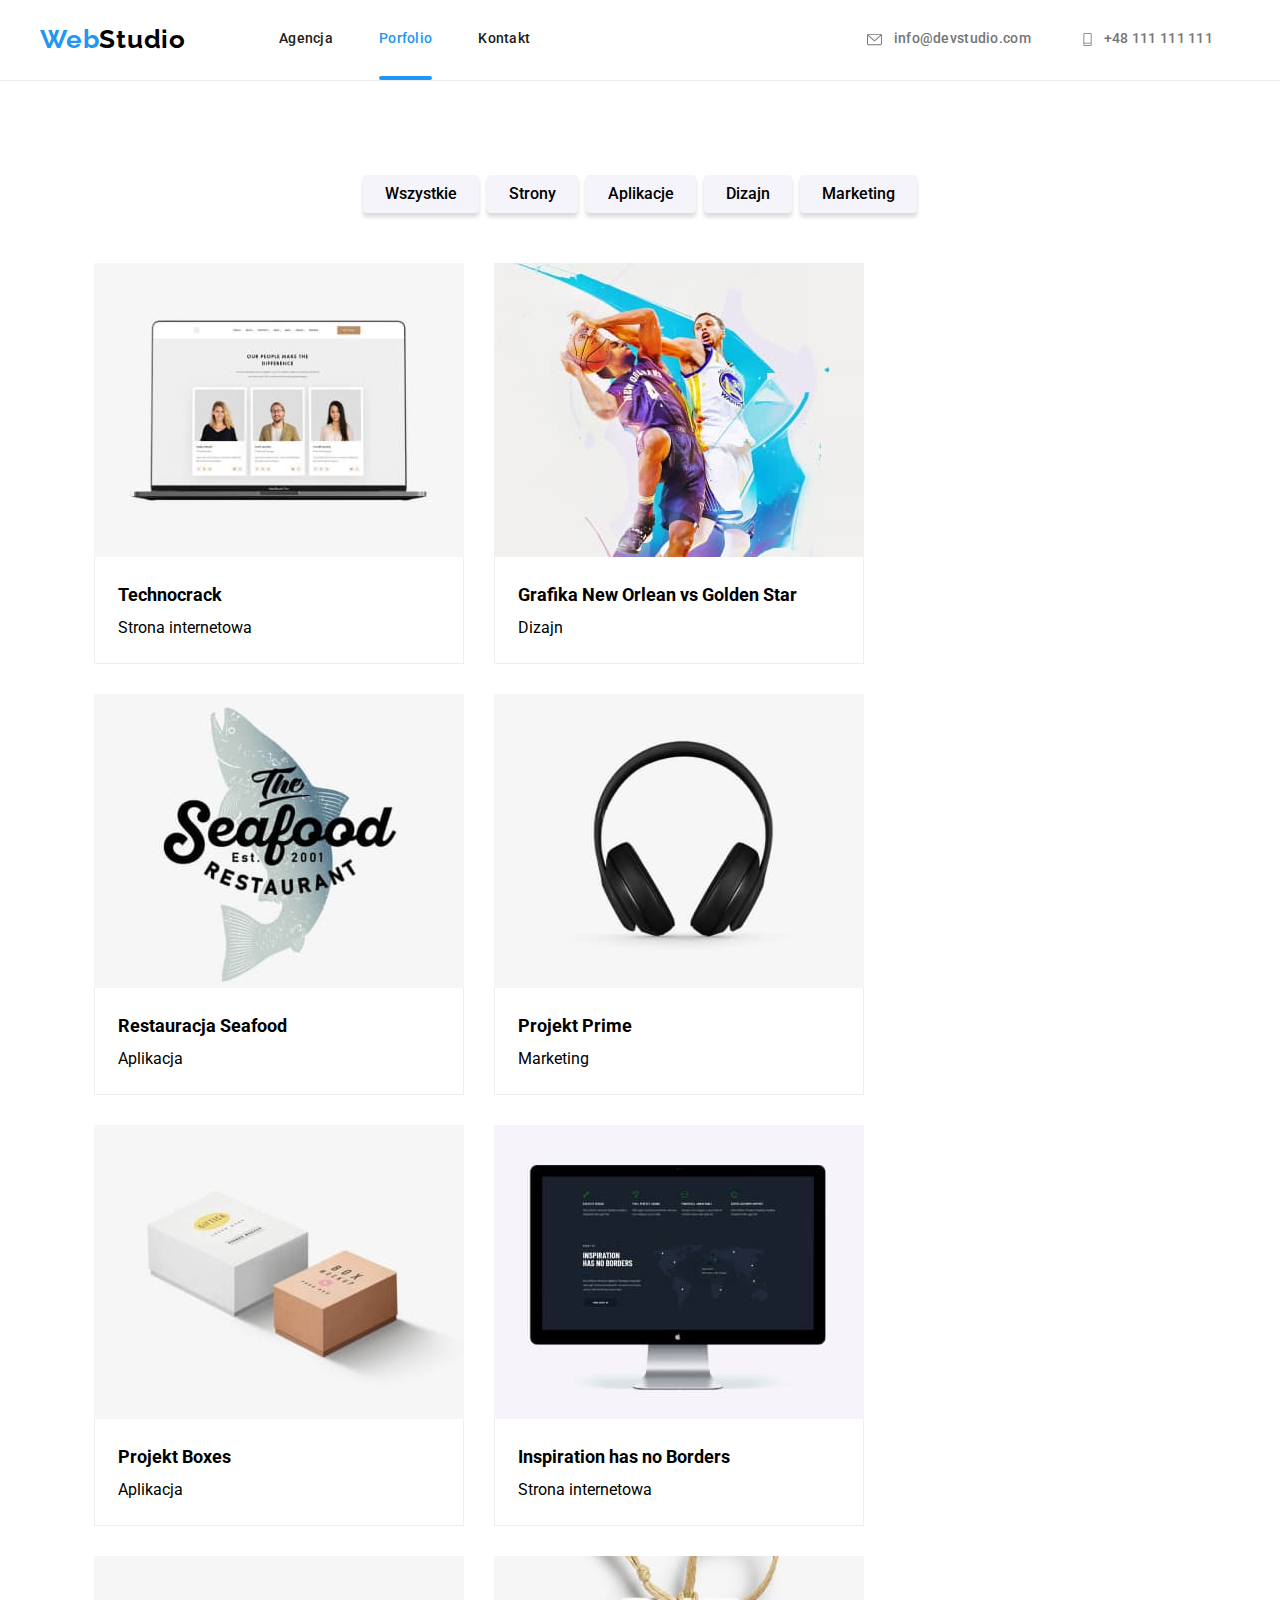
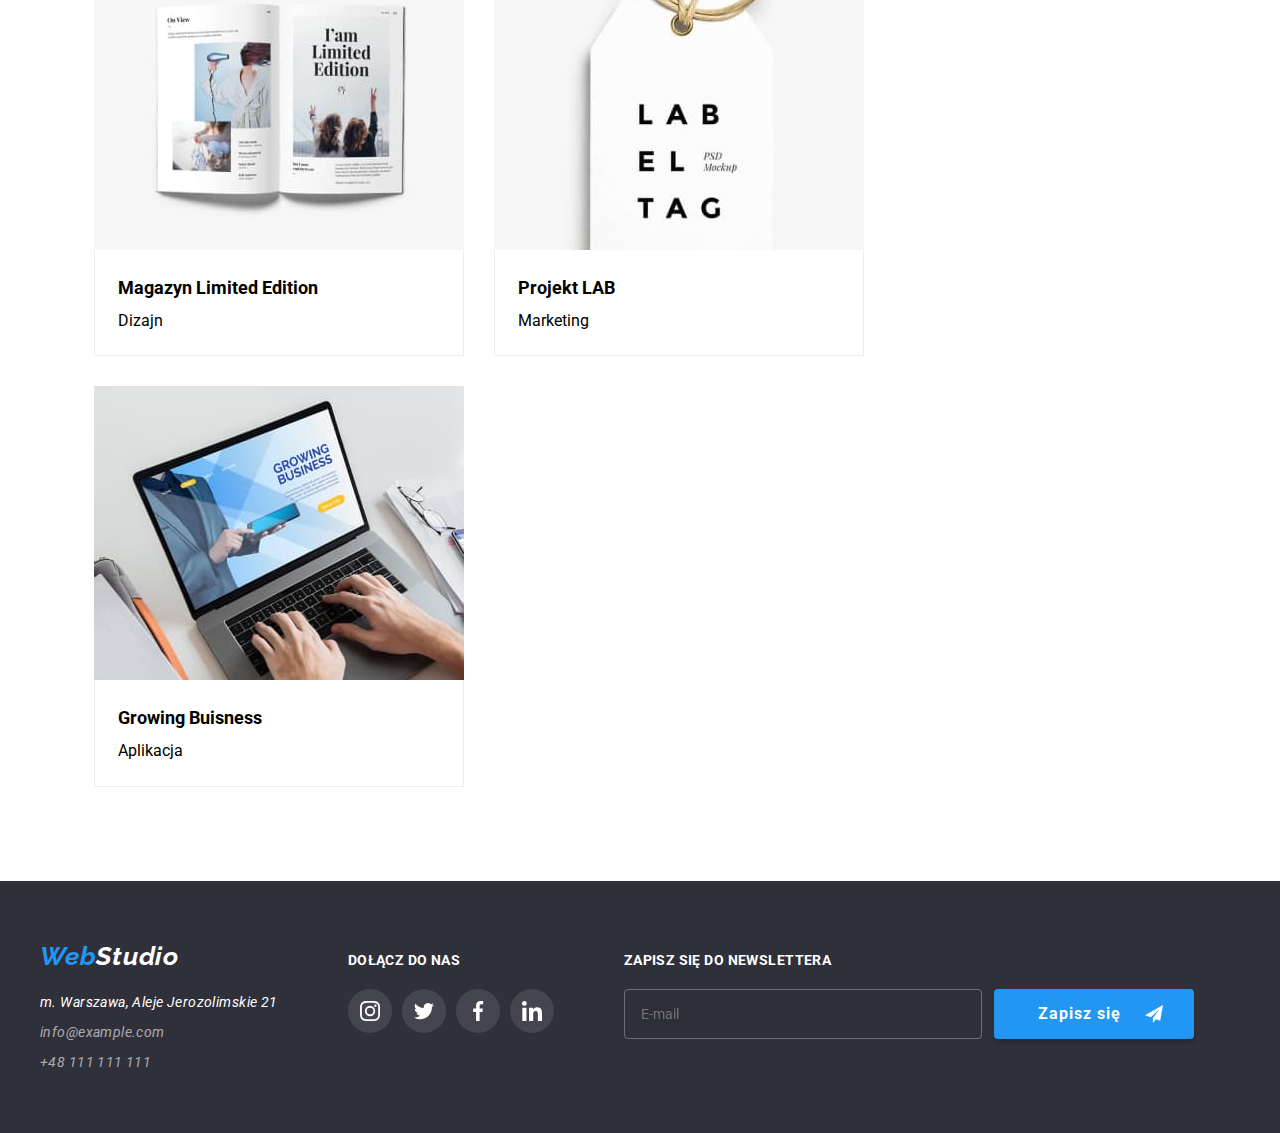
==== portfolio.html @ 672e28cd "copy of previous repository" ====
<!DOCTYPE html>
<html lang="pl">
  <head>
    <meta charset="utf-8" />
    <!-- modern normalize -->
    <link href="css/modern-normalize.css" rel="stylesheet" />
    <!-- font styles -->
    <link rel="preconnect" href="https://fonts.googleapis.com" />
    <link rel="preconnect" href="https://fonts.gstatic.com" crossorigin />
    <link
      href="https://fonts.googleapis.com/css2?family=Raleway:wght@700&family=Roboto:wght@400;500;700;900&display=swap"
      rel="stylesheet"
    />
    <!-- CSS stylesheet -->
    <link href="./css/main.min.css" rel="stylesheet" />
    <title>Portfolio</title>
  </head>
  <body>
    <header class="header">
      <div class="container header__container">
        <div class="header__navLogo">
          <a href="./index.html" class="link logo header__logo"
            ><span class="logo--blue-web">Web</span>Studio</a
          >
          <nav class="header__nav">
            <a href="./index.html" class="link">Agencja</a>
            <a href="./portfolio.html" class="link header--current-page"
              >Porfolio</a
            >
            <a href="" class="link">Kontakt</a>
          </nav>
        </div>
        <div class="header__contact-block">
          <a href="mailto:info@devstudio.com" class="link header__contact">
            <svg width="19" height="15" class="icon">
              <use href="./images/icons.svg#icon-envelope"></use>
            </svg>
            info@devstudio.com
          </a>

          <a href="tel:+48111111111" class="link header__contact">
            <svg width="13" height="19" class="icon">
              <use href="./images/icons.svg#icon-smartphone"></use>
            </svg>
            +48 111 111 111
          </a>
        </div>
      </div>
    </header>
    <main class="section portfolio">
      <div class="container">
        <ul class="portfolio__buttons">
          <li>
            <button type="button" class="button portfolio__buttons-item">
              Wszystkie
            </button>
          </li>
          <li>
            <button type="button" class="button portfolio__buttons-item">
              Strony
            </button>
          </li>
          <li>
            <button type="button" class="button portfolio__buttons-item">
              Aplikacje
            </button>
          </li>
          <li>
            <button type="button" class="button portfolio__buttons-item">
              Dizajn
            </button>
          </li>
          <li>
            <button type="button" class="button portfolio__buttons-item">
              Marketing
            </button>
          </li>
        </ul>
        <div class="grid">
          <ul class="grid__list">
            <li class="grid__list-item">
              <a href="" class="link grid__link">
                <figure class="grid__card">
                  <img
                    src="images/technocrack.jpg"
                    alt="Laptop wyświetlający stronę internetową Technocrack"
                    width="370"
                    height="294"
                  />
                  <div class="grid__image-description">
                    Technocrack jest popularną platformą wykorzystywaną do
                    rozpowszechniania koronawirusa. Firmy wykorzystują tę
                    platformę do celów szpiegowskich i ataków na
                    niezabezpieczone serwery konkurencji
                  </div>
                  <figcaption class="grid__card-bottom">
                    <p class="grid__card-title">Technocrack</p>
                    <p class="grid__card-type">Strona internetowa</p>
                  </figcaption>
                </figure>
              </a>
            </li>
            <li class="grid__list-item">
              <a href="" class="link grid__link">
                <figure class="grid__card">
                  <img
                    src="images/basketballGraphics.jpg"
                    alt="Grafika grających przeciwko sobie koszykarza New Orlean przeciwko koszykarza Golden Star"
                    width="370"
                    height="294"
                  />
                  <div class="grid__image-description">
                    Technocrack jest popularną platformą wykorzystywaną do
                    rozpowszechniania koronawirusa. Firmy wykorzystują tę
                    platformę do celów szpiegowskich i ataków na
                    niezabezpieczone serwery konkurencji
                  </div>
                  <figcaption class="grid__card-bottom">
                    <p class="grid__card-title">
                      Grafika New Orlean vs Golden Star
                    </p>
                    <p class="grid__card-type">Dizajn</p>
                  </figcaption>
                </figure>
              </a>
            </li>
            <li class="grid__list-item">
              <a href="" class="link grid__link">
                <figure class="grid__card">
                  <img
                    src="images/restaurantSeaFood.jpg"
                    alt="Logo restauracji Seafood"
                    width="370"
                    height="294"
                  />
                  <div class="grid__image-description">
                    Technocrack jest popularną platformą wykorzystywaną do
                    rozpowszechniania koronawirusa. Firmy wykorzystują tę
                    platformę do celów szpiegowskich i ataków na
                    niezabezpieczone serwery konkurencji
                  </div>
                  <figcaption class="grid__card-bottom">
                    <p class="grid__card-title">Restauracja Seafood</p>
                    <p class="grid__card-type">Aplikacja</p>
                  </figcaption>
                </figure>
              </a>
            </li>
            <li class="grid__list-item">
              <a href="" class="link grid__link">
                <figure class="grid__card">
                  <img
                    src="images/primeProject.jpg"
                    alt="Słuchawki nauszne"
                    width="370"
                    height="294"
                  />
                  <div class="grid__image-description">
                    Technocrack jest popularną platformą wykorzystywaną do
                    rozpowszechniania koronawirusa. Firmy wykorzystują tę
                    platformę do celów szpiegowskich i ataków na
                    niezabezpieczone serwery konkurencji
                  </div>
                  <figcaption class="grid__card-bottom">
                    <p class="grid__card-title">Projekt Prime</p>
                    <p class="grid__card-type">Marketing</p>
                  </figcaption>
                </figure>
              </a>
            </li>
            <li class="grid__list-item">
              <a href="" class="link grid__link">
                <figure class="grid__card">
                  <img
                    src="images/boxesProject.jpg"
                    alt="Białe pudełko z logiem Giftica leży obok mniejszego, jasnobrązowego pudełka z logiem Box Mockup"
                    width="370"
                    height="294"
                  />
                  <div class="grid__image-description">
                    Technocrack jest popularną platformą wykorzystywaną do
                    rozpowszechniania koronawirusa. Firmy wykorzystują tę
                    platformę do celów szpiegowskich i ataków na
                    niezabezpieczone serwery konkurencji
                  </div>
                  <figcaption class="grid__card-bottom">
                    <p class="grid__card-title">Projekt Boxes</p>
                    <p class="grid__card-type">Aplikacja</p>
                  </figcaption>
                </figure>
              </a>
            </li>
            <li class="grid__list-item">
              <a href="" class="link grid__link">
                <figure class="grid__card">
                  <img
                    src="images/inspirationWebside.jpg"
                    alt="Komputer All in One firmy Apple wyświetlający stronę internetową Inspiration has no Borders"
                    width="370"
                    height="294"
                  />
                  <div class="grid__image-description">
                    Technocrack jest popularną platformą wykorzystywaną do
                    rozpowszechniania koronawirusa. Firmy wykorzystują tę
                    platformę do celów szpiegowskich i ataków na
                    niezabezpieczone serwery konkurencji
                  </div>
                  <figcaption class="grid__card-bottom">
                    <p class="grid__card-title">Inspiration has no Borders</p>
                    <p class="grid__card-type">Strona internetowa</p>
                  </figcaption>
                </figure>
              </a>
            </li>
            <li class="grid__list-item">
              <a href="" class="link grid__link">
                <figure class="grid__card">
                  <img
                    src="images/LE-Magazine.jpg"
                    alt="Otwarte czasopismo z nagłówkiem I am Limited Edition"
                    width="370"
                    height="294"
                  />
                  <div class="grid__image-description">
                    Technocrack jest popularną platformą wykorzystywaną do
                    rozpowszechniania koronawirusa. Firmy wykorzystują tę
                    platformę do celów szpiegowskich i ataków na
                    niezabezpieczone serwery konkurencji
                  </div>
                  <figcaption class="grid__card-bottom">
                    <p class="grid__card-title">Magazyn Limited Edition</p>
                    <p class="grid__card-type">Dizajn</p>
                  </figcaption>
                </figure>
              </a>
            </li>
            <li class="grid__list-item">
              <a href="" class="link grid__link">
                <figure class="grid__card">
                  <img
                    src="images/labProject.jpg"
                    alt="Etykieta z napisem Label Tag"
                    width="370"
                    height="294"
                  />
                  <div class="grid__image-description">
                    Technocrack jest popularną platformą wykorzystywaną do
                    rozpowszechniania koronawirusa. Firmy wykorzystują tę
                    platformę do celów szpiegowskich i ataków na
                    niezabezpieczone serwery konkurencji
                  </div>
                  <figcaption class="grid__card-bottom">
                    <p class="grid__card-title">Projekt LAB</p>
                    <p class="grid__card-type">Marketing</p>
                  </figcaption>
                </figure>
              </a>
            </li>
            <li class="grid__list-item">
              <a href="" class="link grid__link">
                <figure class="grid__card">
                  <img
                    src="images/buisnessesApp.jpg"
                    alt="Człowiek korzystający z aplikacji Growing Buisness na laptopie"
                    width="370"
                    height="294"
                  />
                  <div class="grid__image-description">
                    Technocrack jest popularną platformą wykorzystywaną do
                    rozpowszechniania koronawirusa. Firmy wykorzystują tę
                    platformę do celów szpiegowskich i ataków na
                    niezabezpieczone serwery konkurencji
                  </div>
                  <figcaption class="grid__card-bottom">
                    <p class="grid__card-title">Growing Buisness</p>
                    <p class="grid__card-type">Aplikacja</p>
                  </figcaption>
                </figure>
              </a>
            </li>
          </ul>
        </div>
      </div>
    </main>
    <footer class="footer">
      <div class="container footer__container">
        <address class="footer__address">
          <ul class="list footer__list">
            <li class="footer__list--margin-bottom">
              <a href="index.html" class="link logo footer__logo"
                ><span class="logo--blue-web">Web</span>Studio</a
              >
            </li>
            <li>m. Warszawa, Aleje Jerozolimskie 21</li>
            <li>
              <a href="mailto:info@example.com" class="link footer__contacts"
                >info@example.com</a
              >
            </li>
            <li>
              <a href="tel:+48111111111" class="link footer__contacts"
                >+48 111 111 111</a
              >
            </li>
          </ul>
        </address>
        <div class="footer__connections">
          <h3 class="footer__connections-header">dołącz do nas</h3>
          <div class="socials footer__socials">
            <a href="" class="link socials__icon footer__socials-icon">
              <svg width="20" height="20" class="icon">
                <use href="images/icons.svg#icon-instagram-2"></use>
              </svg>
            </a>
            <a href="" class="link socials__icon footer__socials-icon">
              <svg width="20" height="20" class="icon">
                <use href="images/icons.svg#icon-twitter-1"></use>
              </svg>
            </a>
            <a href="" class="link socials__icon footer__socials-icon">
              <svg width="20" height="20" class="icon">
                <use href="images/icons.svg#icon-facebook-1"></use>
              </svg>
            </a>
            <a href="" class="link socials__icon footer__socials-icon">
              <svg width="20" height="20" class="icon">
                <use href="images/icons.svg#icon-linkedin-1"></use>
              </svg>
            </a>
          </div>
        </div>
        <div class="footer__newsletter">
          <h3 class="footer__newsletter-header">Zapisz się do newslettera</h3>
          <form class="footer__form">
            <label>
              <input
                type="email"
                name="newsletter-email"
                placeholder="E-mail"
                class="field footer__form-field"
              />
            </label>
            <button type="submit" class="button footer__form-button">
              <span>Zapisz się</span>
              <svg width="18" height="18" class="icon">
                <use href="./images/icons.svg#icon-send"></use>
              </svg>
            </button>
          </form>
        </div>
      </div>
    </footer>
  </body>
</html>
---- css/main.min.css ----
body{font-family:"Roboto",sans-serif;color:#212121}ul{list-style:none;padding:0;margin:0}h1,h2,h3,p,figure{margin:0;padding:0}.section{padding:94px}.container{width:100%;max-width:1200px;margin:0 auto}.list{display:-webkit-box;display:-ms-flexbox;display:flex;-ms-flex-wrap:wrap;flex-wrap:wrap}.logo{font-family:"Raleway",sans-serif;font-weight:700;font-size:26px;line-height:1.19;letter-spacing:.03em}.logo--blue-web{color:#2196f3}.icon{fill:currentColor}.button{cursor:pointer;outline:none;-webkit-box-shadow:0px 4px 4px rgba(0,0,0,.15);box-shadow:0px 4px 4px rgba(0,0,0,.15);border-radius:4px;border:none;-webkit-transition-property:color,background;transition-property:color,background;-webkit-transition-duration:250ms;transition-duration:250ms;-webkit-transition-timing-function:cubic-bezier(0.4, 0, 0.2, 1);transition-timing-function:cubic-bezier(0.4, 0, 0.2, 1)}.link{outline:none;text-decoration:none;color:#212121;-webkit-transition:color 250ms cubic-bezier(0.4, 0, 0.2, 1);transition:color 250ms cubic-bezier(0.4, 0, 0.2, 1)}.link:hover,.link:focus{color:#2196f3}.socials{display:-webkit-box;display:-ms-flexbox;display:flex;-ms-flex-wrap:nowrap;flex-wrap:nowrap;gap:10px;padding-top:16px;padding-bottom:30px;-webkit-box-pack:center;-ms-flex-pack:center;justify-content:center;-webkit-box-align:center;-ms-flex-align:center;align-items:center}.socials__icon{color:#afb1b8;display:-webkit-box;display:-ms-flexbox;display:flex;-webkit-box-pack:center;-ms-flex-pack:center;justify-content:center;-webkit-box-align:center;-ms-flex-align:center;align-items:center;width:44px;height:44px;border-radius:50%;-webkit-transition-property:color,background-color;transition-property:color,background-color;-webkit-transition-duration:250ms;transition-duration:250ms;-webkit-transition-timing-function:cubic-bezier(0.4, 0, 0.2, 1);transition-timing-function:cubic-bezier(0.4, 0, 0.2, 1)}.socials__icon:hover,.socials__icon:focus{background-color:#2196f3;color:#fff}.header{font-weight:500;font-size:14px;line-height:1.14;letter-spacing:.02em;border-bottom:1px solid #ececec;position:static}.header__container{display:-webkit-box;display:-ms-flexbox;display:flex;-webkit-box-pack:justify;-ms-flex-pack:justify;justify-content:space-between;-webkit-box-align:center;-ms-flex-align:center;align-items:center;padding-top:24px;padding-bottom:25px}.header__navLogo{display:-webkit-box;display:-ms-flexbox;display:flex;-webkit-box-pack:center;-ms-flex-pack:center;justify-content:center;-webkit-box-align:center;-ms-flex-align:center;align-items:center;-ms-flex-wrap:nowrap;flex-wrap:nowrap;gap:93px}.header__logo{color:#000}.header__logo:hover,.header__logo:focus{color:#000}.header__nav{display:-webkit-box;display:-ms-flexbox;display:flex;-webkit-box-align:center;-ms-flex-align:center;align-items:center;gap:46px}.header--current-page{position:relative;display:block;color:#2196f3}.header--current-page:visited{color:#2196f3}.header--current-page::after{content:"";position:absolute;height:4px;top:45px;left:0;right:0;background-color:#2196f3;border-radius:2px}.header__contact-block{display:-webkit-box;display:-ms-flexbox;display:flex;-ms-flex-wrap:nowrap;flex-wrap:nowrap;gap:50px;padding-right:27px}.header__contact{color:#757575;display:-webkit-box;display:-ms-flexbox;display:flex;-ms-flex-wrap:nowrap;flex-wrap:nowrap;-webkit-box-align:center;-ms-flex-align:center;align-items:center;gap:10px}.studio-main{background-color:#2f303a;color:#fff;text-align:center;margin:0 auto;width:100%}.studio-main--background{width:100%;background:-webkit-gradient(linear, left bottom, left top, from(rgba(47, 48, 58, 0.4)), to(rgba(47, 48, 58, 0.4))),url(../images/background-main.jpg),no-repeat,center,1600px;background:linear-gradient(to top, rgba(47, 48, 58, 0.4), rgba(47, 48, 58, 0.4)),url(../images/background-main.jpg),no-repeat,center,1600px}.studio-main__header{font-weight:900;font-size:44px;line-height:1.36;text-transform:uppercase;letter-spacing:.06em;width:696px;margin-bottom:30px}.studio-main__container{display:-webkit-box;display:-ms-flexbox;display:flex;-webkit-box-orient:vertical;-webkit-box-direction:normal;-ms-flex-direction:column;flex-direction:column;-webkit-box-pack:center;-ms-flex-pack:center;justify-content:center;-webkit-box-align:center;-ms-flex-align:center;align-items:center;padding:200px 0}.studio-main__button{width:200px;height:50px;color:#fff;background:#2196f3;text-align:center;font-weight:700;font-size:16px;line-height:1.87;letter-spacing:.06em;padding:10px}.studio-main__button:hover,.studio-main__button:focus{color:#2196f3;background:#fff}.work__container{display:-webkit-box;display:-ms-flexbox;display:flex;-webkit-box-pack:center;-ms-flex-pack:center;justify-content:center;-webkit-box-align:center;-ms-flex-align:center;align-items:center}.work__lorem-list{display:-webkit-box;display:-ms-flexbox;display:flex;gap:30px}.work__lorem-list-item{width:270px}.work__lorem-title{font-weight:700;font-size:14px;line-height:1.14;letter-spacing:.03em;text-transform:uppercase;margin-top:30px;margin-bottom:10px}.work__lorem-description{color:#757575;font-size:14px;line-height:1.71;letter-spacing:.03em;margin-left:0}.work__icon-block{width:270px;height:120px;background-color:#f5f4fa;border-radius:4px;text-align:center;padding-top:25px}.work__work-header{font-size:36px;line-height:1.16;text-align:center;letter-spacing:.03em;margin-bottom:50px;margin-top:94px}.work__work-list{display:-webkit-box;display:-ms-flexbox;display:flex;gap:30px}.work__work-list-item{height:294px;position:relative;text-align:center}.work__work-image-description{display:-webkit-box;display:-ms-flexbox;display:flex;-webkit-box-pack:center;-ms-flex-pack:center;justify-content:center;-webkit-box-align:center;-ms-flex-align:center;align-items:center;position:absolute;bottom:0;width:100%;height:70px;font-style:normal;font-weight:700;font-size:14px;line-height:16px;letter-spacing:.03em;text-transform:uppercase;color:#fff;background:rgba(47,48,58,.8)}.team{background:#f5f4fa}.team__header{font-size:36px;line-height:1.16;text-align:center;letter-spacing:.03em;margin-bottom:50px}.team__list{display:-webkit-box;display:-ms-flexbox;display:flex;gap:30px}.team__card{display:-webkit-box;display:-ms-flexbox;display:flex;-webkit-box-orient:vertical;-webkit-box-direction:normal;-ms-flex-direction:column;flex-direction:column;-webkit-box-pack:center;-ms-flex-pack:center;justify-content:center;border-radius:0px 0px 4px 4px;-webkit-box-shadow:0px 1px 3px rgba(0,0,0,.12),0px 1px 1px rgba(0,0,0,.14),0px 2px 1px rgba(0,0,0,.2);box-shadow:0px 1px 3px rgba(0,0,0,.12),0px 1px 1px rgba(0,0,0,.14),0px 2px 1px rgba(0,0,0,.2)}.team__card-description{background:#fff;padding-top:30px;border-radius:0px 0px 4px 4px}.team__card-name{font-weight:500;font-size:16px;line-height:1.18;text-align:center;letter-spacing:.03em;margin-bottom:10px}.team__card-job{font-size:16px;color:#757575;line-height:1.18;text-align:center;letter-spacing:.03em}.clients__header{font-weight:700;font-size:36px;line-height:42px;text-align:center;letter-spacing:.03em;padding-bottom:50px}.clients__list{gap:30px}.clients__logo{width:170px;height:92px;border:solid 1px;border-color:#afb1b8;border-radius:4px;display:-webkit-box;display:-ms-flexbox;display:flex;-webkit-box-pack:center;-ms-flex-pack:center;justify-content:center;-webkit-box-align:center;-ms-flex-align:center;align-items:center;color:#afb1b8;-webkit-transition-property:border-color,color;transition-property:border-color,color;-webkit-transition-duration:250ms;transition-duration:250ms;-webkit-transition-timing-function:cubic-bezier(0.4, 0, 0.2, 1);transition-timing-function:cubic-bezier(0.4, 0, 0.2, 1)}.clients__logo:hover,.clients__logo:focus{color:#2196f3;border-color:#2196f3}.footer{background:#2f303a;color:#fff;font-size:14px;line-height:1.5;letter-spacing:.03em}.footer__container{display:-webkit-box;display:-ms-flexbox;display:flex;-ms-flex-wrap:wrap;flex-wrap:wrap;-webkit-box-pack:start;-ms-flex-pack:start;justify-content:flex-start;-webkit-box-align:baseline;-ms-flex-align:baseline;align-items:baseline;gap:70px;padding-top:60px;padding-bottom:60px}.footer__logo,.footer__logo:hover,.footer__logo:focus{color:#fff;padding-bottom:20px}.footer__list{display:-webkit-box;display:-ms-flexbox;display:flex;-webkit-box-orient:vertical;-webkit-box-direction:normal;-ms-flex-direction:column;flex-direction:column;-webkit-box-pack:start;-ms-flex-pack:start;justify-content:flex-start;gap:9px}.footer__list--margin-bottom{margin-bottom:11px}.footer__contacts{color:rgba(255,255,255,.6)}.footer__connections-header{font-style:normal;font-weight:700;font-size:14px;line-height:1.14;letter-spacing:.03em;text-transform:uppercase}.footer__socials{padding:0;padding-top:20px}.footer__socials-icon{background-color:rgba(255,255,255,.1);color:#fff}.footer__newsletter-header{font-weight:700;font-size:14px;line-height:1.14;letter-spacing:.03em;text-transform:uppercase;margin-bottom:20px}.footer__form{display:-webkit-box;display:-ms-flexbox;display:flex;-ms-flex-wrap:nowrap;flex-wrap:nowrap}.footer__form-field{width:358px;height:50px;padding:15px 16px;margin-right:12px;color:rgba(255,255,255,.6);background-color:rgba(0,0,0,0);border:1px solid rgba(255,255,255,.3);-webkit-filter:drop-shadow(0px 4px 4px rgba(0, 0, 0, 0.15));filter:drop-shadow(0px 4px 4px rgba(0, 0, 0, 0.15));border-radius:4px}.footer__form-button{display:-webkit-inline-box;display:-ms-inline-flexbox;display:inline-flex;-ms-flex-wrap:nowrap;flex-wrap:nowrap;-webkit-box-align:center;-ms-flex-align:center;align-items:center;-webkit-box-pack:center;-ms-flex-pack:center;justify-content:center;gap:24px;width:200px;height:50px;padding:10px 42px;padding-right:28px;background-color:#2196f3;-webkit-box-shadow:0px 4px 4px rgba(0,0,0,.15);box-shadow:0px 4px 4px rgba(0,0,0,.15);font-weight:700;font-size:16px;line-height:1.875;text-align:center;letter-spacing:.06em;color:#fff}.footer__form-button:hover,.footer__form-button:focus{background-color:#fff;color:#2196f3}.backdrop{display:-webkit-box;display:-ms-flexbox;display:flex;position:fixed;opacity:1;left:0;top:0;right:0;bottom:0;width:100vw;height:100vh;background-color:rgba(0,0,0,.2);-webkit-transition-property:opacity 1s ease-in-out 50ms;transition-property:opacity 1s ease-in-out 50ms}.is-hidden{opacity:0;visibility:hidden;pointer-events:none;-webkit-transition-property:opacity,visibility;transition-property:opacity,visibility;-webkit-transition-delay:50ms;transition-delay:50ms;-webkit-transition-duration:1s;transition-duration:1s;-webkit-transition-timing-function:ease-in-out;transition-timing-function:ease-in-out}.is-hidden .modal{scale:0;-webkit-transition-property:scale;transition-property:scale;-webkit-transition-delay:50ms;transition-delay:50ms;-webkit-transition-duration:1s;transition-duration:1s;-webkit-transition-timing-function:ease-in-out;transition-timing-function:ease-in-out}.modal{scale:1;opacity:1;margin:auto;width:528px;height:581px;background:#fff;-webkit-box-shadow:0px 1px 3px rgba(0,0,0,.12),0px 1px 1px rgba(0,0,0,.14),0px 2px 1px rgba(0,0,0,.2);box-shadow:0px 1px 3px rgba(0,0,0,.12),0px 1px 1px rgba(0,0,0,.14),0px 2px 1px rgba(0,0,0,.2);border-radius:4px;-webkit-transition-property:opacity,scale;transition-property:opacity,scale;-webkit-transition-delay:50ms;transition-delay:50ms;-webkit-transition-duration:1s;transition-duration:1s;-webkit-transition-timing-function:ease-in-out;transition-timing-function:ease-in-out}.modal__button--close{position:relative;left:calc(100% - 38px);top:8px;width:30px;height:30px;background-color:rgba(0,0,0,0);border:1px solid rgba(0,0,0,.1);border-radius:50%;padding:0}.modal__button--send{width:200px;height:50px;background-color:#2196f3;-webkit-box-shadow:0px 4px 4px rgba(0,0,0,.15);box-shadow:0px 4px 4px rgba(0,0,0,.15);border:0;border-radius:4px;font-weight:700;font-size:16px;line-height:1.875;text-align:center;letter-spacing:.06em;color:#fff;-webkit-transition-property:color,background-color;transition-property:color,background-color;-webkit-transition-duration:250ms;transition-duration:250ms;-webkit-transition-timing-function:cubic-bezier(0.4, 0, 0.2, 1);transition-timing-function:cubic-bezier(0.4, 0, 0.2, 1)}.modal__button--send:hover,.modal__button--send:focus{background-color:#fff;color:#2196f3}.modal__form{position:absolute;bottom:0;width:100%;height:calc(100% - 40px);display:-webkit-box;display:-ms-flexbox;display:flex;-ms-flex-wrap:wrap;flex-wrap:wrap;-webkit-box-pack:center;-ms-flex-pack:center;justify-content:center;-webkit-box-align:stretch;-ms-flex-align:stretch;align-items:stretch;padding:40px;padding-top:0}.modal__header{font-weight:700;font-size:20px;line-height:1.15;text-align:center;letter-spacing:.03em}.modal__fields-block{width:100%;display:-webkit-box;display:-ms-flexbox;display:flex;-webkit-box-orient:vertical;-webkit-box-direction:normal;-ms-flex-direction:column;flex-direction:column;-webkit-box-pack:center;-ms-flex-pack:center;justify-content:center;-webkit-box-align:stretch;-ms-flex-align:stretch;align-items:stretch;margin-top:12px;margin-bottom:10px}.modal__fields-header{margin-bottom:4px;font-size:12px;line-height:1.16;letter-spacing:.01em;color:#757575}.modal__field{position:relative}.modal__field-input{display:block;-webkit-box-sizing:border-box;box-sizing:border-box;height:40px;outline:none;padding:11px 0;padding-left:42px;margin-bottom:10px;width:100%;border:1px solid rgba(33,33,33,.2);border-radius:4px;color:#000;-webkit-transition-property:border-color,color;transition-property:border-color,color;-webkit-transition-duration:250ms;transition-duration:250ms;-webkit-transition-timing-function:cubic-bezier(0.4, 0, 0.2, 1);transition-timing-function:cubic-bezier(0.4, 0, 0.2, 1)}.modal__field-input:focus-within,.modal__field-input:focus-within+.icon{border-color:#2196f3;fill:#2196f3;-webkit-transition-property:border-color,fill;transition-property:border-color,fill;-webkit-transition-duration:250ms;transition-duration:250ms;-webkit-transition-timing-function:cubic-bezier(0.4, 0, 0.2, 1);transition-timing-function:cubic-bezier(0.4, 0, 0.2, 1)}.modal__field-icon{position:absolute;top:11px;left:12px}.modal__field-textarea{height:120px;padding:12px 16px;resize:none;font-size:12px}.modal__field-textarea::-webkit-input-placeholder{font-size:12px;line-height:14px;letter-spacing:.01em;color:rgba(117,117,117,.5)}.modal__field-textarea::-moz-placeholder{font-size:12px;line-height:14px;letter-spacing:.01em;color:rgba(117,117,117,.5)}.modal__field-textarea:-ms-input-placeholder{font-size:12px;line-height:14px;letter-spacing:.01em;color:rgba(117,117,117,.5)}.modal__field-textarea::-ms-input-placeholder{font-size:12px;line-height:14px;letter-spacing:.01em;color:rgba(117,117,117,.5)}.modal__field-textarea::placeholder{font-size:12px;line-height:14px;letter-spacing:.01em;color:rgba(117,117,117,.5)}.modal__terms{display:-webkit-inline-box;display:-ms-inline-flexbox;display:inline-flex;-webkit-box-align:center;-ms-flex-align:center;align-items:center;margin-bottom:30px}.modal__terms-header{position:relative;font-size:14px;line-height:1.71;letter-spacing:.03em;color:#757575;padding-left:23px}.modal__terms-checkbox{display:none}.modal__terms-icon--checked{position:absolute;opacity:0;-webkit-transition-property:opacity;transition-property:opacity;-webkit-transition-duration:250ms;transition-duration:250ms;-webkit-transition-timing-function:cubic-bezier(0.4, 0, 0.2, 1);transition-timing-function:cubic-bezier(0.4, 0, 0.2, 1)}.modal__terms-icon--unchecked{position:absolute;opacity:1;-webkit-transition-property:opacity;transition-property:opacity;-webkit-transition-duration:250ms;transition-duration:250ms;-webkit-transition-timing-function:cubic-bezier(0.4, 0, 0.2, 1);transition-timing-function:cubic-bezier(0.4, 0, 0.2, 1)}.modal__terms input[type=checkbox]:checked+svg+.modal__terms-icon--unchecked{opacity:0;-webkit-transition-property:opacity;transition-property:opacity;-webkit-transition-duration:250ms;transition-duration:250ms;-webkit-transition-timing-function:cubic-bezier(0.4, 0, 0.2, 1);transition-timing-function:cubic-bezier(0.4, 0, 0.2, 1)}.modal__terms input[type=checkbox]:checked+.modal__terms-icon--checked{opacity:1;-webkit-transition-property:opacity;transition-property:opacity;-webkit-transition-duration:250ms;transition-duration:250ms;-webkit-transition-timing-function:cubic-bezier(0.4, 0, 0.2, 1);transition-timing-function:cubic-bezier(0.4, 0, 0.2, 1)}.modal__terms-link{color:#2196f3}.portfolio__buttons{display:-webkit-box;display:-ms-flexbox;display:flex;gap:8px;-webkit-box-pack:center;-ms-flex-pack:center;justify-content:center}.portfolio__buttons-item{background-color:#f5f4fa;font-weight:500;font-size:16px;line-height:1.62;border:0;border-radius:4px;padding:6px 22px;-webkit-transition-property:color,background-color,-webkit-box-shadow;transition-property:color,background-color,-webkit-box-shadow;transition-property:color,background-color,box-shadow;transition-property:color,background-color,box-shadow,-webkit-box-shadow;-webkit-transition-duration:250ms;transition-duration:250ms;-webkit-transition-timing-function:cubic-bezier(0.4, 0, 0.2, 1);transition-timing-function:cubic-bezier(0.4, 0, 0.2, 1)}.portfolio__buttons-item:hover,.portfolio__buttons-item:focus{background-color:#2196f3;color:#fff;-webkit-box-shadow:0px 3px 1px rgba(0,0,0,.1),0px 1px 2px rgba(0,0,0,.08),0px 2px 2px rgba(0,0,0,.12);box-shadow:0px 3px 1px rgba(0,0,0,.1),0px 1px 2px rgba(0,0,0,.08),0px 2px 2px rgba(0,0,0,.12)}.grid{padding-top:50px}.grid__list{display:-webkit-box;display:-ms-flexbox;display:flex;-ms-flex-wrap:wrap;flex-wrap:wrap;gap:30px}.grid__list-item{-ms-flex-preferred-size:calc((100% - 99px)/3);flex-basis:calc((100% - 99px)/3)}.grid__card{display:-webkit-box;display:-ms-flexbox;display:flex;-webkit-box-orient:vertical;-webkit-box-direction:normal;-ms-flex-direction:column;flex-direction:column;-webkit-box-pack:center;-ms-flex-pack:center;justify-content:center;position:relative;overflow:hidden;-webkit-transition-property:color,-webkit-box-shadow;transition-property:color,-webkit-box-shadow;transition-property:color,box-shadow;transition-property:color,box-shadow,-webkit-box-shadow;-webkit-transition-duration:250ms;transition-duration:250ms;-webkit-transition-timing-function:cubic-bezier(0.4, 0, 0.2, 1);transition-timing-function:cubic-bezier(0.4, 0, 0.2, 1)}.grid__card-bottom{background-color:#fff;color:#000;padding:20px 23px;border:1px solid #eee;border-top:0;z-index:2}.grid__card-title{font-weight:700;font-size:18px;line-height:2}.grid__card-type{font-size:16px;line-height:1.87}.grid__link:hover .grid__card,.grid__link:focus .grid__card{color:#212121;-webkit-box-shadow:0px 1px 1px rgba(0,0,0,.12),0px 4px 4px rgba(0,0,0,.06),1px 4px 6px rgba(0,0,0,.16);box-shadow:0px 1px 1px rgba(0,0,0,.12),0px 4px 4px rgba(0,0,0,.06),1px 4px 6px rgba(0,0,0,.16)}.grid__image-description{display:-webkit-box;display:-ms-flexbox;display:flex;-webkit-box-align:center;-ms-flex-align:center;align-items:center;z-index:1;width:100%;height:294px;padding-left:24px;padding-right:45px;background-color:rgba(33,150,243,.9);color:#fff;position:absolute;top:0;left:0;right:0;bottom:0;font-style:normal;font-size:18px;line-height:28px;letter-spacing:.03em;-webkit-transform:translateY(100%);transform:translateY(100%);-webkit-transition:-webkit-transform 250ms cubic-bezier(0.4, 0, 0.2, 1);transition:-webkit-transform 250ms cubic-bezier(0.4, 0, 0.2, 1);transition:transform 250ms cubic-bezier(0.4, 0, 0.2, 1);transition:transform 250ms cubic-bezier(0.4, 0, 0.2, 1), -webkit-transform 250ms cubic-bezier(0.4, 0, 0.2, 1)}.grid__link:hover .grid__image-description,.grid__link:focus .grid__image-description{-webkit-transform:translateY(0);transform:translateY(0)}/*# sourceMappingURL=main.min.css.map */
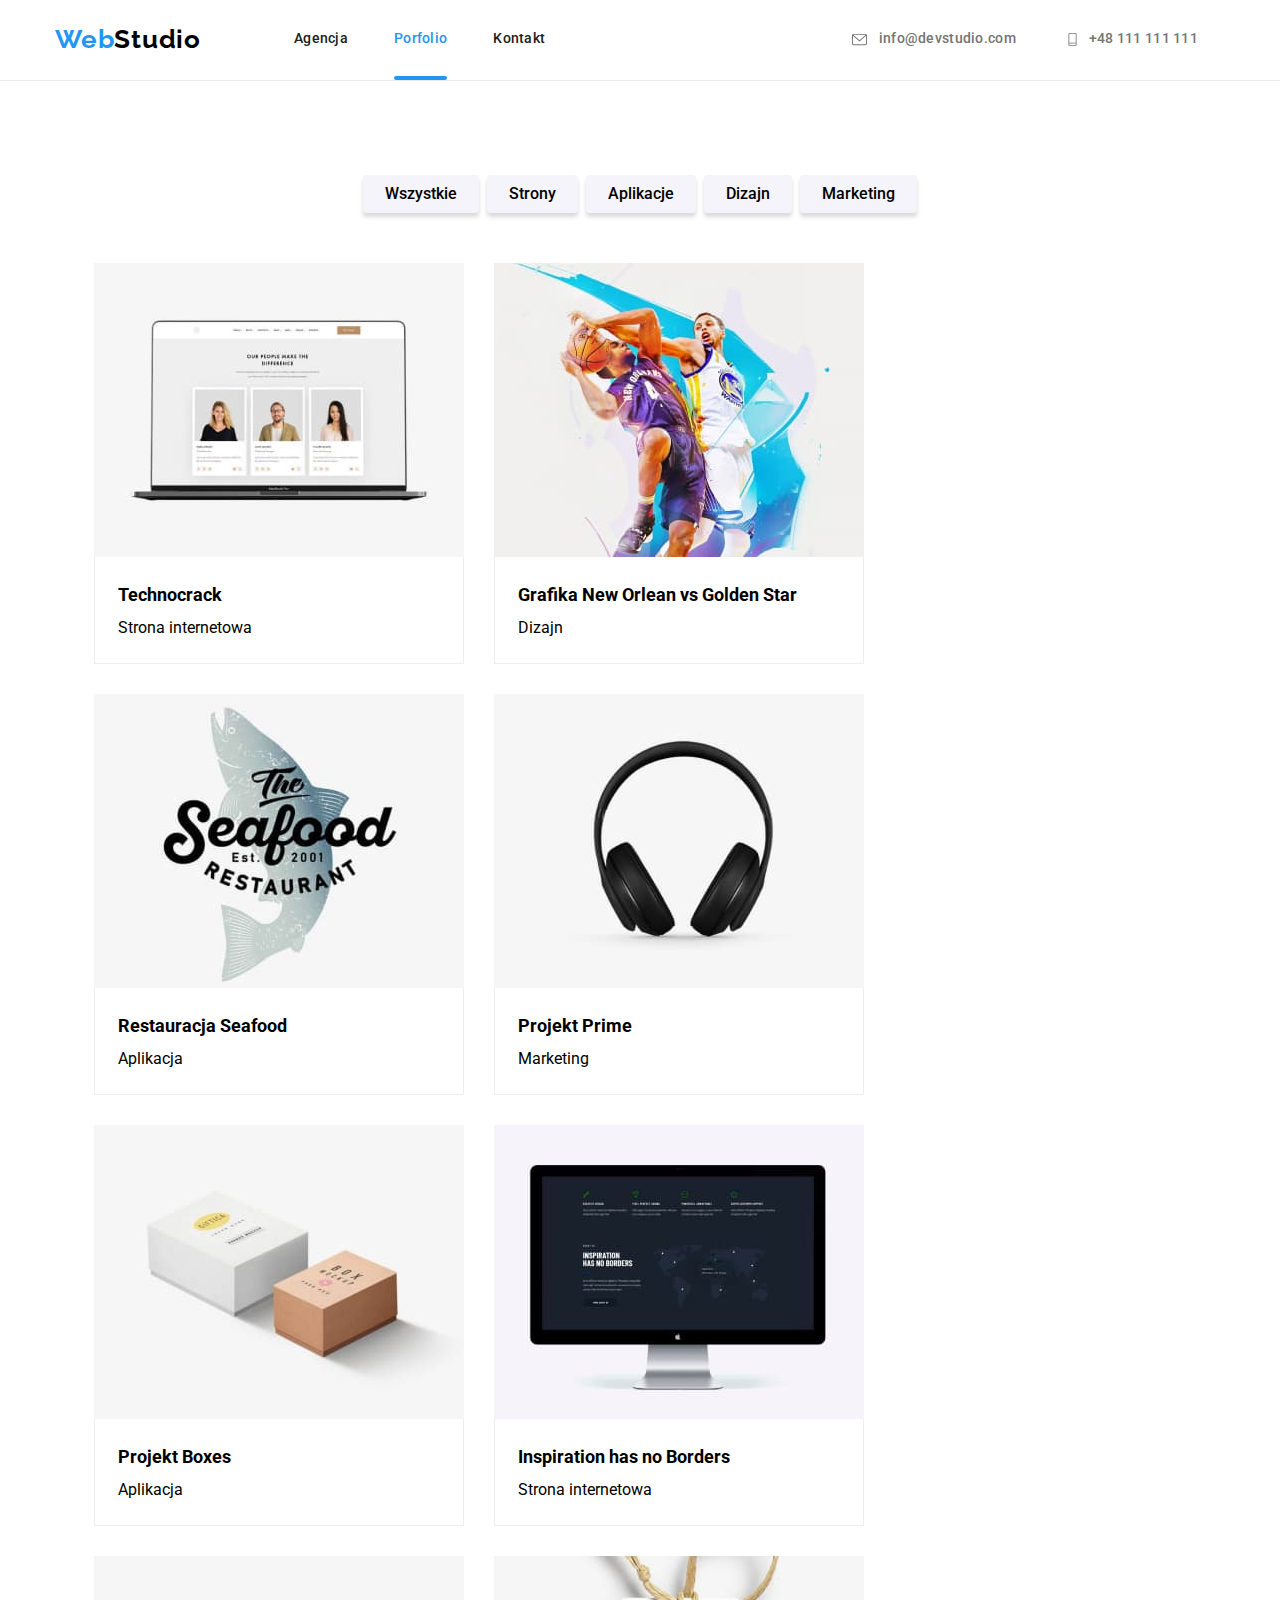
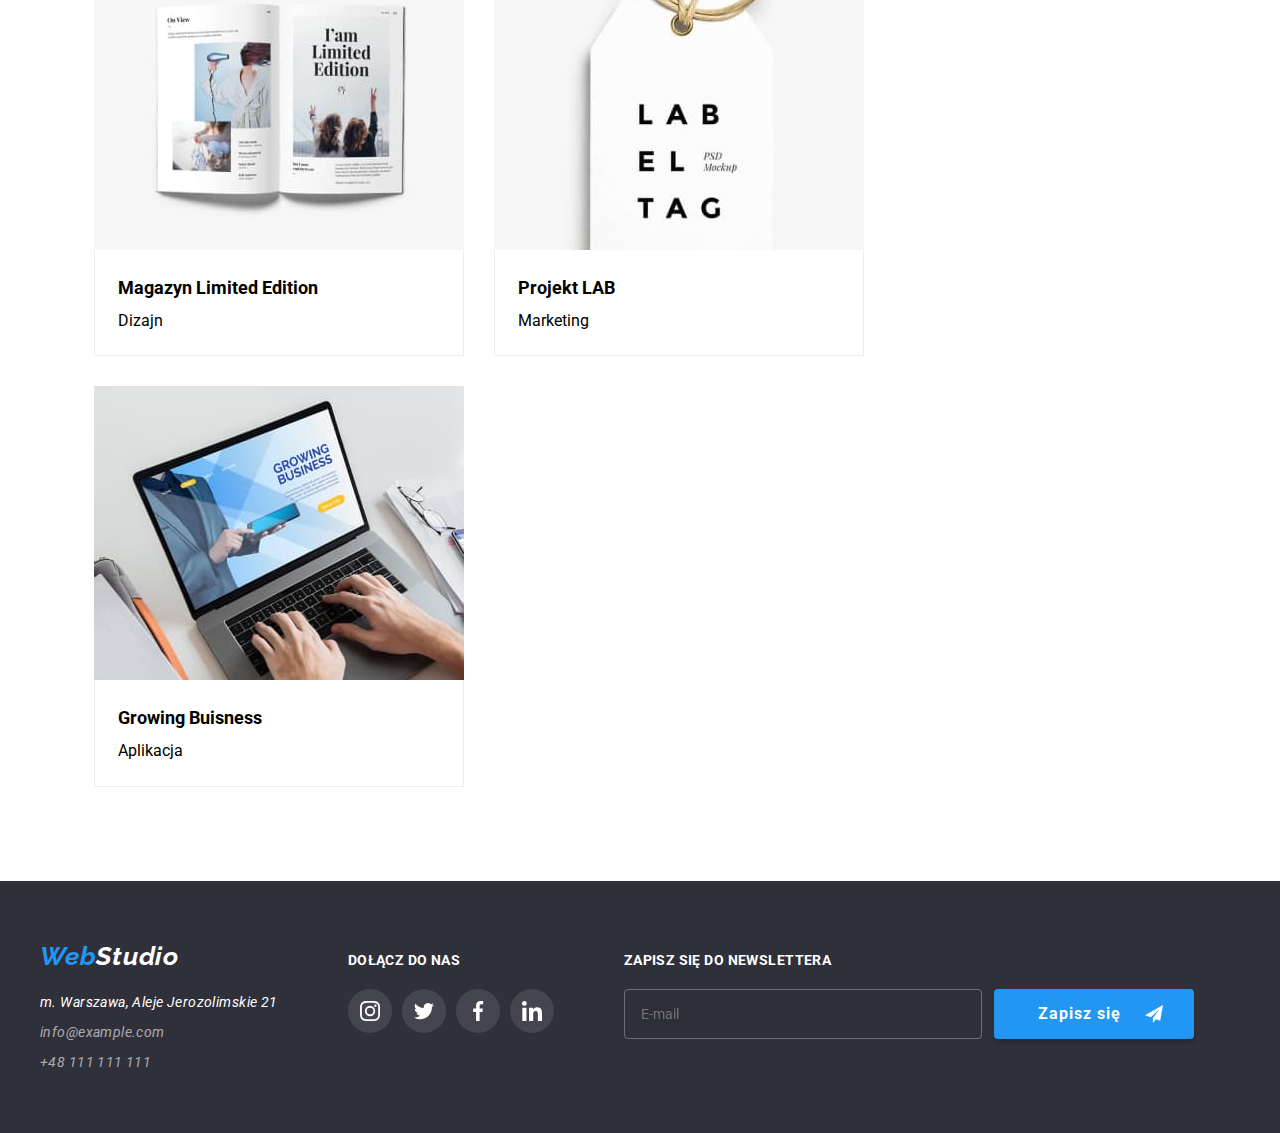
==== commit 714f826d: "header menu done" ====
--- a/portfolio.html
+++ b/portfolio.html
@@ -13,6 +13,7 @@
     />
     <!-- CSS stylesheet -->
     <link href="./css/main.min.css" rel="stylesheet" />
+    <meta name="viewport" content="width=device-width, initial-scale=1.0" />
     <title>Portfolio</title>
   </head>
   <body>
@@ -45,6 +46,16 @@
             +48 111 111 111
           </a>
         </div>
+
+        <button
+          class="header__menu-button js-open-menu"
+          aria-expanded="false"
+          aria-controls="mobile-menu"
+        >
+          <svg width="40" height="40" class="icon">
+            <use href="./images/icons.svg#icon-mobile-menu">
+          </svg>
+        </button>
       </div>
     </header>
     <main class="section portfolio">
@@ -350,5 +361,33 @@
         </div>
       </div>
     </footer>
+
+    <div class="container header__menu js-menu-container" id="mobile-menu">
+      <button class="header__menu-button header__menu-button--close js-close-menu">
+        <svg width="40" height="40" class="icon">
+        <use href="./images/icons.svg#icon-mobile-menu-close"></use>
+        </svg>
+      </button>
+
+      <nav class="header__menu-nav">
+        <a href="./index.html" class="link">Agencja</a>
+        <a href="./portfolio.html" class="link header--current-page">Porfolio</a>
+        <a href="" class="link">Kontakt</a>
+      </nav>
+      <div class="header__menu-contact-block">
+        <a href="tel:+48111111111" class="link header__menu-phone">
+          +48 111 111 111
+        </a>
+        <a href="mailto:info@devstudio.com" class="link header__menu-email">info@devstudio.com</a>
+        <div class="header__menu-socials">
+          <a href="" class="link header__menu-socials-link">Instagram</a>
+          <a href="" class="link header__menu-socials-link">Twitter </a>
+          <a href="" class="link header__menu-socials-link">Facebook</a>
+          <a href="" class="link header__menu-socials-link">LinkedIn</a>
+        </div>
+      </div>
+    </div>
+
+    <script src="./js/mobile-menu.js"></script>
   </body>
 </html>
--- a/css/main.min.css
+++ b/css/main.min.css
@@ -1 +1 @@
-body{font-family:"Roboto",sans-serif;color:#212121}ul{list-style:none;padding:0;margin:0}h1,h2,h3,p,figure{margin:0;padding:0}.section{padding:94px}.container{width:100%;max-width:1200px;margin:0 auto}.list{display:-webkit-box;display:-ms-flexbox;display:flex;-ms-flex-wrap:wrap;flex-wrap:wrap}.logo{font-family:"Raleway",sans-serif;font-weight:700;font-size:26px;line-height:1.19;letter-spacing:.03em}.logo--blue-web{color:#2196f3}.icon{fill:currentColor}.button{cursor:pointer;outline:none;-webkit-box-shadow:0px 4px 4px rgba(0,0,0,.15);box-shadow:0px 4px 4px rgba(0,0,0,.15);border-radius:4px;border:none;-webkit-transition-property:color,background;transition-property:color,background;-webkit-transition-duration:250ms;transition-duration:250ms;-webkit-transition-timing-function:cubic-bezier(0.4, 0, 0.2, 1);transition-timing-function:cubic-bezier(0.4, 0, 0.2, 1)}.link{outline:none;text-decoration:none;color:#212121;-webkit-transition:color 250ms cubic-bezier(0.4, 0, 0.2, 1);transition:color 250ms cubic-bezier(0.4, 0, 0.2, 1)}.link:hover,.link:focus{color:#2196f3}.socials{display:-webkit-box;display:-ms-flexbox;display:flex;-ms-flex-wrap:nowrap;flex-wrap:nowrap;gap:10px;padding-top:16px;padding-bottom:30px;-webkit-box-pack:center;-ms-flex-pack:center;justify-content:center;-webkit-box-align:center;-ms-flex-align:center;align-items:center}.socials__icon{color:#afb1b8;display:-webkit-box;display:-ms-flexbox;display:flex;-webkit-box-pack:center;-ms-flex-pack:center;justify-content:center;-webkit-box-align:center;-ms-flex-align:center;align-items:center;width:44px;height:44px;border-radius:50%;-webkit-transition-property:color,background-color;transition-property:color,background-color;-webkit-transition-duration:250ms;transition-duration:250ms;-webkit-transition-timing-function:cubic-bezier(0.4, 0, 0.2, 1);transition-timing-function:cubic-bezier(0.4, 0, 0.2, 1)}.socials__icon:hover,.socials__icon:focus{background-color:#2196f3;color:#fff}.header{font-weight:500;font-size:14px;line-height:1.14;letter-spacing:.02em;border-bottom:1px solid #ececec;position:static}.header__container{display:-webkit-box;display:-ms-flexbox;display:flex;-webkit-box-pack:justify;-ms-flex-pack:justify;justify-content:space-between;-webkit-box-align:center;-ms-flex-align:center;align-items:center;padding-top:24px;padding-bottom:25px}.header__navLogo{display:-webkit-box;display:-ms-flexbox;display:flex;-webkit-box-pack:center;-ms-flex-pack:center;justify-content:center;-webkit-box-align:center;-ms-flex-align:center;align-items:center;-ms-flex-wrap:nowrap;flex-wrap:nowrap;gap:93px}.header__logo{color:#000}.header__logo:hover,.header__logo:focus{color:#000}.header__nav{display:-webkit-box;display:-ms-flexbox;display:flex;-webkit-box-align:center;-ms-flex-align:center;align-items:center;gap:46px}.header--current-page{position:relative;display:block;color:#2196f3}.header--current-page:visited{color:#2196f3}.header--current-page::after{content:"";position:absolute;height:4px;top:45px;left:0;right:0;background-color:#2196f3;border-radius:2px}.header__contact-block{display:-webkit-box;display:-ms-flexbox;display:flex;-ms-flex-wrap:nowrap;flex-wrap:nowrap;gap:50px;padding-right:27px}.header__contact{color:#757575;display:-webkit-box;display:-ms-flexbox;display:flex;-ms-flex-wrap:nowrap;flex-wrap:nowrap;-webkit-box-align:center;-ms-flex-align:center;align-items:center;gap:10px}.studio-main{background-color:#2f303a;color:#fff;text-align:center;margin:0 auto;width:100%}.studio-main--background{width:100%;background:-webkit-gradient(linear, left bottom, left top, from(rgba(47, 48, 58, 0.4)), to(rgba(47, 48, 58, 0.4))),url(../images/background-main.jpg),no-repeat,center,1600px;background:linear-gradient(to top, rgba(47, 48, 58, 0.4), rgba(47, 48, 58, 0.4)),url(../images/background-main.jpg),no-repeat,center,1600px}.studio-main__header{font-weight:900;font-size:44px;line-height:1.36;text-transform:uppercase;letter-spacing:.06em;width:696px;margin-bottom:30px}.studio-main__container{display:-webkit-box;display:-ms-flexbox;display:flex;-webkit-box-orient:vertical;-webkit-box-direction:normal;-ms-flex-direction:column;flex-direction:column;-webkit-box-pack:center;-ms-flex-pack:center;justify-content:center;-webkit-box-align:center;-ms-flex-align:center;align-items:center;padding:200px 0}.studio-main__button{width:200px;height:50px;color:#fff;background:#2196f3;text-align:center;font-weight:700;font-size:16px;line-height:1.87;letter-spacing:.06em;padding:10px}.studio-main__button:hover,.studio-main__button:focus{color:#2196f3;background:#fff}.work__container{display:-webkit-box;display:-ms-flexbox;display:flex;-webkit-box-pack:center;-ms-flex-pack:center;justify-content:center;-webkit-box-align:center;-ms-flex-align:center;align-items:center}.work__lorem-list{display:-webkit-box;display:-ms-flexbox;display:flex;gap:30px}.work__lorem-list-item{width:270px}.work__lorem-title{font-weight:700;font-size:14px;line-height:1.14;letter-spacing:.03em;text-transform:uppercase;margin-top:30px;margin-bottom:10px}.work__lorem-description{color:#757575;font-size:14px;line-height:1.71;letter-spacing:.03em;margin-left:0}.work__icon-block{width:270px;height:120px;background-color:#f5f4fa;border-radius:4px;text-align:center;padding-top:25px}.work__work-header{font-size:36px;line-height:1.16;text-align:center;letter-spacing:.03em;margin-bottom:50px;margin-top:94px}.work__work-list{display:-webkit-box;display:-ms-flexbox;display:flex;gap:30px}.work__work-list-item{height:294px;position:relative;text-align:center}.work__work-image-description{display:-webkit-box;display:-ms-flexbox;display:flex;-webkit-box-pack:center;-ms-flex-pack:center;justify-content:center;-webkit-box-align:center;-ms-flex-align:center;align-items:center;position:absolute;bottom:0;width:100%;height:70px;font-style:normal;font-weight:700;font-size:14px;line-height:16px;letter-spacing:.03em;text-transform:uppercase;color:#fff;background:rgba(47,48,58,.8)}.team{background:#f5f4fa}.team__header{font-size:36px;line-height:1.16;text-align:center;letter-spacing:.03em;margin-bottom:50px}.team__list{display:-webkit-box;display:-ms-flexbox;display:flex;gap:30px}.team__card{display:-webkit-box;display:-ms-flexbox;display:flex;-webkit-box-orient:vertical;-webkit-box-direction:normal;-ms-flex-direction:column;flex-direction:column;-webkit-box-pack:center;-ms-flex-pack:center;justify-content:center;border-radius:0px 0px 4px 4px;-webkit-box-shadow:0px 1px 3px rgba(0,0,0,.12),0px 1px 1px rgba(0,0,0,.14),0px 2px 1px rgba(0,0,0,.2);box-shadow:0px 1px 3px rgba(0,0,0,.12),0px 1px 1px rgba(0,0,0,.14),0px 2px 1px rgba(0,0,0,.2)}.team__card-description{background:#fff;padding-top:30px;border-radius:0px 0px 4px 4px}.team__card-name{font-weight:500;font-size:16px;line-height:1.18;text-align:center;letter-spacing:.03em;margin-bottom:10px}.team__card-job{font-size:16px;color:#757575;line-height:1.18;text-align:center;letter-spacing:.03em}.clients__header{font-weight:700;font-size:36px;line-height:42px;text-align:center;letter-spacing:.03em;padding-bottom:50px}.clients__list{gap:30px}.clients__logo{width:170px;height:92px;border:solid 1px;border-color:#afb1b8;border-radius:4px;display:-webkit-box;display:-ms-flexbox;display:flex;-webkit-box-pack:center;-ms-flex-pack:center;justify-content:center;-webkit-box-align:center;-ms-flex-align:center;align-items:center;color:#afb1b8;-webkit-transition-property:border-color,color;transition-property:border-color,color;-webkit-transition-duration:250ms;transition-duration:250ms;-webkit-transition-timing-function:cubic-bezier(0.4, 0, 0.2, 1);transition-timing-function:cubic-bezier(0.4, 0, 0.2, 1)}.clients__logo:hover,.clients__logo:focus{color:#2196f3;border-color:#2196f3}.footer{background:#2f303a;color:#fff;font-size:14px;line-height:1.5;letter-spacing:.03em}.footer__container{display:-webkit-box;display:-ms-flexbox;display:flex;-ms-flex-wrap:wrap;flex-wrap:wrap;-webkit-box-pack:start;-ms-flex-pack:start;justify-content:flex-start;-webkit-box-align:baseline;-ms-flex-align:baseline;align-items:baseline;gap:70px;padding-top:60px;padding-bottom:60px}.footer__logo,.footer__logo:hover,.footer__logo:focus{color:#fff;padding-bottom:20px}.footer__list{display:-webkit-box;display:-ms-flexbox;display:flex;-webkit-box-orient:vertical;-webkit-box-direction:normal;-ms-flex-direction:column;flex-direction:column;-webkit-box-pack:start;-ms-flex-pack:start;justify-content:flex-start;gap:9px}.footer__list--margin-bottom{margin-bottom:11px}.footer__contacts{color:rgba(255,255,255,.6)}.footer__connections-header{font-style:normal;font-weight:700;font-size:14px;line-height:1.14;letter-spacing:.03em;text-transform:uppercase}.footer__socials{padding:0;padding-top:20px}.footer__socials-icon{background-color:rgba(255,255,255,.1);color:#fff}.footer__newsletter-header{font-weight:700;font-size:14px;line-height:1.14;letter-spacing:.03em;text-transform:uppercase;margin-bottom:20px}.footer__form{display:-webkit-box;display:-ms-flexbox;display:flex;-ms-flex-wrap:nowrap;flex-wrap:nowrap}.footer__form-field{width:358px;height:50px;padding:15px 16px;margin-right:12px;color:rgba(255,255,255,.6);background-color:rgba(0,0,0,0);border:1px solid rgba(255,255,255,.3);-webkit-filter:drop-shadow(0px 4px 4px rgba(0, 0, 0, 0.15));filter:drop-shadow(0px 4px 4px rgba(0, 0, 0, 0.15));border-radius:4px}.footer__form-button{display:-webkit-inline-box;display:-ms-inline-flexbox;display:inline-flex;-ms-flex-wrap:nowrap;flex-wrap:nowrap;-webkit-box-align:center;-ms-flex-align:center;align-items:center;-webkit-box-pack:center;-ms-flex-pack:center;justify-content:center;gap:24px;width:200px;height:50px;padding:10px 42px;padding-right:28px;background-color:#2196f3;-webkit-box-shadow:0px 4px 4px rgba(0,0,0,.15);box-shadow:0px 4px 4px rgba(0,0,0,.15);font-weight:700;font-size:16px;line-height:1.875;text-align:center;letter-spacing:.06em;color:#fff}.footer__form-button:hover,.footer__form-button:focus{background-color:#fff;color:#2196f3}.backdrop{display:-webkit-box;display:-ms-flexbox;display:flex;position:fixed;opacity:1;left:0;top:0;right:0;bottom:0;width:100vw;height:100vh;background-color:rgba(0,0,0,.2);-webkit-transition-property:opacity 1s ease-in-out 50ms;transition-property:opacity 1s ease-in-out 50ms}.is-hidden{opacity:0;visibility:hidden;pointer-events:none;-webkit-transition-property:opacity,visibility;transition-property:opacity,visibility;-webkit-transition-delay:50ms;transition-delay:50ms;-webkit-transition-duration:1s;transition-duration:1s;-webkit-transition-timing-function:ease-in-out;transition-timing-function:ease-in-out}.is-hidden .modal{scale:0;-webkit-transition-property:scale;transition-property:scale;-webkit-transition-delay:50ms;transition-delay:50ms;-webkit-transition-duration:1s;transition-duration:1s;-webkit-transition-timing-function:ease-in-out;transition-timing-function:ease-in-out}.modal{scale:1;opacity:1;margin:auto;width:528px;height:581px;background:#fff;-webkit-box-shadow:0px 1px 3px rgba(0,0,0,.12),0px 1px 1px rgba(0,0,0,.14),0px 2px 1px rgba(0,0,0,.2);box-shadow:0px 1px 3px rgba(0,0,0,.12),0px 1px 1px rgba(0,0,0,.14),0px 2px 1px rgba(0,0,0,.2);border-radius:4px;-webkit-transition-property:opacity,scale;transition-property:opacity,scale;-webkit-transition-delay:50ms;transition-delay:50ms;-webkit-transition-duration:1s;transition-duration:1s;-webkit-transition-timing-function:ease-in-out;transition-timing-function:ease-in-out}.modal__button--close{position:relative;left:calc(100% - 38px);top:8px;width:30px;height:30px;background-color:rgba(0,0,0,0);border:1px solid rgba(0,0,0,.1);border-radius:50%;padding:0}.modal__button--send{width:200px;height:50px;background-color:#2196f3;-webkit-box-shadow:0px 4px 4px rgba(0,0,0,.15);box-shadow:0px 4px 4px rgba(0,0,0,.15);border:0;border-radius:4px;font-weight:700;font-size:16px;line-height:1.875;text-align:center;letter-spacing:.06em;color:#fff;-webkit-transition-property:color,background-color;transition-property:color,background-color;-webkit-transition-duration:250ms;transition-duration:250ms;-webkit-transition-timing-function:cubic-bezier(0.4, 0, 0.2, 1);transition-timing-function:cubic-bezier(0.4, 0, 0.2, 1)}.modal__button--send:hover,.modal__button--send:focus{background-color:#fff;color:#2196f3}.modal__form{position:absolute;bottom:0;width:100%;height:calc(100% - 40px);display:-webkit-box;display:-ms-flexbox;display:flex;-ms-flex-wrap:wrap;flex-wrap:wrap;-webkit-box-pack:center;-ms-flex-pack:center;justify-content:center;-webkit-box-align:stretch;-ms-flex-align:stretch;align-items:stretch;padding:40px;padding-top:0}.modal__header{font-weight:700;font-size:20px;line-height:1.15;text-align:center;letter-spacing:.03em}.modal__fields-block{width:100%;display:-webkit-box;display:-ms-flexbox;display:flex;-webkit-box-orient:vertical;-webkit-box-direction:normal;-ms-flex-direction:column;flex-direction:column;-webkit-box-pack:center;-ms-flex-pack:center;justify-content:center;-webkit-box-align:stretch;-ms-flex-align:stretch;align-items:stretch;margin-top:12px;margin-bottom:10px}.modal__fields-header{margin-bottom:4px;font-size:12px;line-height:1.16;letter-spacing:.01em;color:#757575}.modal__field{position:relative}.modal__field-input{display:block;-webkit-box-sizing:border-box;box-sizing:border-box;height:40px;outline:none;padding:11px 0;padding-left:42px;margin-bottom:10px;width:100%;border:1px solid rgba(33,33,33,.2);border-radius:4px;color:#000;-webkit-transition-property:border-color,color;transition-property:border-color,color;-webkit-transition-duration:250ms;transition-duration:250ms;-webkit-transition-timing-function:cubic-bezier(0.4, 0, 0.2, 1);transition-timing-function:cubic-bezier(0.4, 0, 0.2, 1)}.modal__field-input:focus-within,.modal__field-input:focus-within+.icon{border-color:#2196f3;fill:#2196f3;-webkit-transition-property:border-color,fill;transition-property:border-color,fill;-webkit-transition-duration:250ms;transition-duration:250ms;-webkit-transition-timing-function:cubic-bezier(0.4, 0, 0.2, 1);transition-timing-function:cubic-bezier(0.4, 0, 0.2, 1)}.modal__field-icon{position:absolute;top:11px;left:12px}.modal__field-textarea{height:120px;padding:12px 16px;resize:none;font-size:12px}.modal__field-textarea::-webkit-input-placeholder{font-size:12px;line-height:14px;letter-spacing:.01em;color:rgba(117,117,117,.5)}.modal__field-textarea::-moz-placeholder{font-size:12px;line-height:14px;letter-spacing:.01em;color:rgba(117,117,117,.5)}.modal__field-textarea:-ms-input-placeholder{font-size:12px;line-height:14px;letter-spacing:.01em;color:rgba(117,117,117,.5)}.modal__field-textarea::-ms-input-placeholder{font-size:12px;line-height:14px;letter-spacing:.01em;color:rgba(117,117,117,.5)}.modal__field-textarea::placeholder{font-size:12px;line-height:14px;letter-spacing:.01em;color:rgba(117,117,117,.5)}.modal__terms{display:-webkit-inline-box;display:-ms-inline-flexbox;display:inline-flex;-webkit-box-align:center;-ms-flex-align:center;align-items:center;margin-bottom:30px}.modal__terms-header{position:relative;font-size:14px;line-height:1.71;letter-spacing:.03em;color:#757575;padding-left:23px}.modal__terms-checkbox{display:none}.modal__terms-icon--checked{position:absolute;opacity:0;-webkit-transition-property:opacity;transition-property:opacity;-webkit-transition-duration:250ms;transition-duration:250ms;-webkit-transition-timing-function:cubic-bezier(0.4, 0, 0.2, 1);transition-timing-function:cubic-bezier(0.4, 0, 0.2, 1)}.modal__terms-icon--unchecked{position:absolute;opacity:1;-webkit-transition-property:opacity;transition-property:opacity;-webkit-transition-duration:250ms;transition-duration:250ms;-webkit-transition-timing-function:cubic-bezier(0.4, 0, 0.2, 1);transition-timing-function:cubic-bezier(0.4, 0, 0.2, 1)}.modal__terms input[type=checkbox]:checked+svg+.modal__terms-icon--unchecked{opacity:0;-webkit-transition-property:opacity;transition-property:opacity;-webkit-transition-duration:250ms;transition-duration:250ms;-webkit-transition-timing-function:cubic-bezier(0.4, 0, 0.2, 1);transition-timing-function:cubic-bezier(0.4, 0, 0.2, 1)}.modal__terms input[type=checkbox]:checked+.modal__terms-icon--checked{opacity:1;-webkit-transition-property:opacity;transition-property:opacity;-webkit-transition-duration:250ms;transition-duration:250ms;-webkit-transition-timing-function:cubic-bezier(0.4, 0, 0.2, 1);transition-timing-function:cubic-bezier(0.4, 0, 0.2, 1)}.modal__terms-link{color:#2196f3}.portfolio__buttons{display:-webkit-box;display:-ms-flexbox;display:flex;gap:8px;-webkit-box-pack:center;-ms-flex-pack:center;justify-content:center}.portfolio__buttons-item{background-color:#f5f4fa;font-weight:500;font-size:16px;line-height:1.62;border:0;border-radius:4px;padding:6px 22px;-webkit-transition-property:color,background-color,-webkit-box-shadow;transition-property:color,background-color,-webkit-box-shadow;transition-property:color,background-color,box-shadow;transition-property:color,background-color,box-shadow,-webkit-box-shadow;-webkit-transition-duration:250ms;transition-duration:250ms;-webkit-transition-timing-function:cubic-bezier(0.4, 0, 0.2, 1);transition-timing-function:cubic-bezier(0.4, 0, 0.2, 1)}.portfolio__buttons-item:hover,.portfolio__buttons-item:focus{background-color:#2196f3;color:#fff;-webkit-box-shadow:0px 3px 1px rgba(0,0,0,.1),0px 1px 2px rgba(0,0,0,.08),0px 2px 2px rgba(0,0,0,.12);box-shadow:0px 3px 1px rgba(0,0,0,.1),0px 1px 2px rgba(0,0,0,.08),0px 2px 2px rgba(0,0,0,.12)}.grid{padding-top:50px}.grid__list{display:-webkit-box;display:-ms-flexbox;display:flex;-ms-flex-wrap:wrap;flex-wrap:wrap;gap:30px}.grid__list-item{-ms-flex-preferred-size:calc((100% - 99px)/3);flex-basis:calc((100% - 99px)/3)}.grid__card{display:-webkit-box;display:-ms-flexbox;display:flex;-webkit-box-orient:vertical;-webkit-box-direction:normal;-ms-flex-direction:column;flex-direction:column;-webkit-box-pack:center;-ms-flex-pack:center;justify-content:center;position:relative;overflow:hidden;-webkit-transition-property:color,-webkit-box-shadow;transition-property:color,-webkit-box-shadow;transition-property:color,box-shadow;transition-property:color,box-shadow,-webkit-box-shadow;-webkit-transition-duration:250ms;transition-duration:250ms;-webkit-transition-timing-function:cubic-bezier(0.4, 0, 0.2, 1);transition-timing-function:cubic-bezier(0.4, 0, 0.2, 1)}.grid__card-bottom{background-color:#fff;color:#000;padding:20px 23px;border:1px solid #eee;border-top:0;z-index:2}.grid__card-title{font-weight:700;font-size:18px;line-height:2}.grid__card-type{font-size:16px;line-height:1.87}.grid__link:hover .grid__card,.grid__link:focus .grid__card{color:#212121;-webkit-box-shadow:0px 1px 1px rgba(0,0,0,.12),0px 4px 4px rgba(0,0,0,.06),1px 4px 6px rgba(0,0,0,.16);box-shadow:0px 1px 1px rgba(0,0,0,.12),0px 4px 4px rgba(0,0,0,.06),1px 4px 6px rgba(0,0,0,.16)}.grid__image-description{display:-webkit-box;display:-ms-flexbox;display:flex;-webkit-box-align:center;-ms-flex-align:center;align-items:center;z-index:1;width:100%;height:294px;padding-left:24px;padding-right:45px;background-color:rgba(33,150,243,.9);color:#fff;position:absolute;top:0;left:0;right:0;bottom:0;font-style:normal;font-size:18px;line-height:28px;letter-spacing:.03em;-webkit-transform:translateY(100%);transform:translateY(100%);-webkit-transition:-webkit-transform 250ms cubic-bezier(0.4, 0, 0.2, 1);transition:-webkit-transform 250ms cubic-bezier(0.4, 0, 0.2, 1);transition:transform 250ms cubic-bezier(0.4, 0, 0.2, 1);transition:transform 250ms cubic-bezier(0.4, 0, 0.2, 1), -webkit-transform 250ms cubic-bezier(0.4, 0, 0.2, 1)}.grid__link:hover .grid__image-description,.grid__link:focus .grid__image-description{-webkit-transform:translateY(0);transform:translateY(0)}/*# sourceMappingURL=main.min.css.map */+body{font-family:"Roboto",sans-serif;color:#212121}ul{list-style:none;padding:0;margin:0}h1,h2,h3,p,figure{margin:0;padding:0}.section{padding:60px 15px}@media screen and (min-width: 1200px){.section{padding:94px}}.container{width:100%;margin:0 auto}@media screen and (min-width: 1200px){.container{max-width:1200px}}.list{display:-webkit-box;display:-ms-flexbox;display:flex;-ms-flex-wrap:wrap;flex-wrap:wrap}.logo{font-family:"Raleway",sans-serif;font-weight:700;font-size:24px;line-height:1.16;letter-spacing:.03em}.logo--blue-web{color:#2196f3}@media screen and (min-width: 1200px){.logo{font-size:26px;line-height:1.19}}.icon{fill:currentColor}.button{cursor:pointer;outline:none;-webkit-box-shadow:0px 4px 4px rgba(0,0,0,.15);box-shadow:0px 4px 4px rgba(0,0,0,.15);border-radius:4px;border:none;-webkit-transition-property:color,background;transition-property:color,background;-webkit-transition-duration:250ms;transition-duration:250ms;-webkit-transition-timing-function:cubic-bezier(0.4, 0, 0.2, 1);transition-timing-function:cubic-bezier(0.4, 0, 0.2, 1)}.link{outline:none;text-decoration:none;color:#212121;-webkit-transition:color 250ms cubic-bezier(0.4, 0, 0.2, 1);transition:color 250ms cubic-bezier(0.4, 0, 0.2, 1)}.link:hover,.link:focus{color:#2196f3}.socials{display:-webkit-box;display:-ms-flexbox;display:flex;-ms-flex-wrap:nowrap;flex-wrap:nowrap;gap:10px;padding-top:16px;padding-bottom:30px;-webkit-box-pack:center;-ms-flex-pack:center;justify-content:center;-webkit-box-align:center;-ms-flex-align:center;align-items:center}.socials__icon{color:#afb1b8;display:-webkit-box;display:-ms-flexbox;display:flex;-webkit-box-pack:center;-ms-flex-pack:center;justify-content:center;-webkit-box-align:center;-ms-flex-align:center;align-items:center;width:44px;height:44px;border-radius:50%;-webkit-transition-property:color,background-color;transition-property:color,background-color;-webkit-transition-duration:250ms;transition-duration:250ms;-webkit-transition-timing-function:cubic-bezier(0.4, 0, 0.2, 1);transition-timing-function:cubic-bezier(0.4, 0, 0.2, 1)}.socials__icon:hover,.socials__icon:focus{background-color:#2196f3;color:#fff}.header{font-weight:500;font-size:14px;line-height:1.14;letter-spacing:.02em;border-bottom:1px solid #ececec;position:static}.header__container{display:-webkit-box;display:-ms-flexbox;display:flex;-webkit-box-pack:justify;-ms-flex-pack:justify;justify-content:space-between;-webkit-box-align:center;-ms-flex-align:center;align-items:center;padding:10px 15px}@media screen and (min-width: 1200px){.header__container{padding-top:24px;padding-bottom:25px}}.header__navLogo{display:-webkit-box;display:-ms-flexbox;display:flex;-webkit-box-pack:center;-ms-flex-pack:center;justify-content:center;-webkit-box-align:center;-ms-flex-align:center;align-items:center;-ms-flex-wrap:nowrap;flex-wrap:nowrap;gap:93px}.header__logo{color:#000}.header__logo:hover,.header__logo:focus{color:#000}.header__nav{display:none}@media(min-width: 767px){.header__nav{display:-webkit-box;display:-ms-flexbox;display:flex;-webkit-box-align:center;-ms-flex-align:center;align-items:center;gap:46px}}.header--current-page{position:relative;display:block;color:#2196f3}.header--current-page:visited{color:#2196f3}@media(min-width: 767px){.header--current-page::after{content:"";position:absolute;height:4px;top:45px;left:0;right:0;background-color:#2196f3;border-radius:2px}}.header__contact-block{display:none}@media(min-width: 767px){.header__contact-block{display:-webkit-box;display:-ms-flexbox;display:flex;-ms-flex-wrap:nowrap;flex-wrap:nowrap;gap:50px;padding-right:27px}}.header__contact{color:#757575;display:-webkit-box;display:-ms-flexbox;display:flex;-ms-flex-wrap:nowrap;flex-wrap:nowrap;-webkit-box-align:center;-ms-flex-align:center;align-items:center;gap:10px}.header__menu{visibility:hidden;position:fixed;top:0;left:0;width:100vw;height:100vh;padding:48px 40px;background-color:#fff;display:-webkit-box;display:-ms-flexbox;display:flex;-webkit-box-orient:vertical;-webkit-box-direction:normal;-ms-flex-direction:column;flex-direction:column;-webkit-box-pack:justify;-ms-flex-pack:justify;justify-content:space-between;-webkit-transform:translateX(100%);transform:translateX(100%);-webkit-transition-property:visibility,-webkit-transform;transition-property:visibility,-webkit-transform;transition-property:transform,visibility;transition-property:transform,visibility,-webkit-transform;-webkit-transition-duration:250ms;transition-duration:250ms;-webkit-transition-timing-function:cubic-bezier(0.4, 0, 0.2, 1);transition-timing-function:cubic-bezier(0.4, 0, 0.2, 1)}.header__menu--open{visibility:visible;-webkit-transform:translateX(0);transform:translateX(0)}.header__menu-button{cursor:pointer;outline:none;margin:0;padding:0;background-color:rgba(0,0,0,0);color:#000;border:none}.header__menu-button:hover,.header__menu-button:focus{color:#2196f3}.header__menu-button--close{position:absolute;top:16px;right:16px}@media(min-width: 480px){.header__menu-button{display:none}}.header__menu-nav{font-weight:500;font-size:40px;line-height:1.17;letter-spacing:.02em;display:-webkit-box;display:-ms-flexbox;display:flex;-ms-flex-wrap:nowrap;flex-wrap:nowrap;-webkit-box-orient:vertical;-webkit-box-direction:normal;-ms-flex-direction:column;flex-direction:column;gap:36px}.header__menu-contact-block{display:-webkit-box;display:-ms-flexbox;display:flex;-webkit-box-orient:vertical;-webkit-box-direction:normal;-ms-flex-direction:column;flex-direction:column;-webkit-box-pack:center;-ms-flex-pack:center;justify-content:center;gap:32px}.header__menu-phone{font-weight:500;font-size:34px;line-height:1.17;letter-spacing:.02em;color:#2196f3}.header__menu-email{font-weight:500;font-size:24px;line-height:1.16;letter-spacing:.02em;color:#757575}.header__menu-socials{display:-webkit-box;display:-ms-flexbox;display:flex;-ms-flex-wrap:wrap;flex-wrap:wrap;font-weight:500;font-size:18px;line-height:1.22;letter-spacing:.02em;padding-top:32px}.header__menu-socials-link{color:#2196f3}.header__menu-socials .link:nth-last-of-type(n + 2){padding-right:10px;border-right:1px solid rgba(33,33,33,.2)}.header__menu-socials .link:nth-of-type(n + 2){padding-left:10px}.studio-main{background-color:#2f303a;color:#fff;text-align:center;margin:0 auto;width:100%}.studio-main--background{width:100%;background:-webkit-gradient(linear, left bottom, left top, from(rgba(47, 48, 58, 0.4)), to(rgba(47, 48, 58, 0.4))),url(../images/background-main.jpg),no-repeat,center,1600px;background:linear-gradient(to top, rgba(47, 48, 58, 0.4), rgba(47, 48, 58, 0.4)),url(../images/background-main.jpg),no-repeat,center,1600px}.studio-main__header{font-weight:900;font-size:44px;line-height:1.36;text-transform:uppercase;letter-spacing:.06em;width:696px;margin-bottom:30px}.studio-main__container{display:-webkit-box;display:-ms-flexbox;display:flex;-webkit-box-orient:vertical;-webkit-box-direction:normal;-ms-flex-direction:column;flex-direction:column;-webkit-box-pack:center;-ms-flex-pack:center;justify-content:center;-webkit-box-align:center;-ms-flex-align:center;align-items:center;padding:200px 0}.studio-main__button{width:200px;height:50px;color:#fff;background:#2196f3;text-align:center;font-weight:700;font-size:16px;line-height:1.87;letter-spacing:.06em;padding:10px}.studio-main__button:hover,.studio-main__button:focus{color:#2196f3;background:#fff}.work__container{display:-webkit-box;display:-ms-flexbox;display:flex;-webkit-box-orient:vertical;-webkit-box-direction:normal;-ms-flex-direction:column;flex-direction:column;-webkit-box-pack:center;-ms-flex-pack:center;justify-content:center;-webkit-box-align:center;-ms-flex-align:center;align-items:center}.work__lorem-list{display:-webkit-box;display:-ms-flexbox;display:flex;gap:30px}.work__lorem-list-item{width:270px}.work__lorem-title{font-weight:700;font-size:14px;line-height:1.14;letter-spacing:.03em;text-transform:uppercase;margin-top:30px;margin-bottom:10px}.work__lorem-description{color:#757575;font-size:14px;line-height:1.71;letter-spacing:.03em;margin-left:0}.work__icon-block{width:270px;height:120px;background-color:#f5f4fa;border-radius:4px;text-align:center;padding-top:25px}.work__work-header{font-size:36px;line-height:1.16;text-align:center;letter-spacing:.03em;margin-bottom:50px;margin-top:94px}.work__work-list{display:-webkit-box;display:-ms-flexbox;display:flex;gap:30px}.work__work-list-item{height:294px;position:relative;text-align:center}.work__work-image-description{display:-webkit-box;display:-ms-flexbox;display:flex;-webkit-box-pack:center;-ms-flex-pack:center;justify-content:center;-webkit-box-align:center;-ms-flex-align:center;align-items:center;position:absolute;bottom:0;width:100%;height:70px;font-style:normal;font-weight:700;font-size:14px;line-height:16px;letter-spacing:.03em;text-transform:uppercase;color:#fff;background:rgba(47,48,58,.8)}.team{background:#f5f4fa}.team__header{font-size:36px;line-height:1.16;text-align:center;letter-spacing:.03em;margin-bottom:50px}.team__list{display:-webkit-box;display:-ms-flexbox;display:flex;gap:30px}.team__card{display:-webkit-box;display:-ms-flexbox;display:flex;-webkit-box-orient:vertical;-webkit-box-direction:normal;-ms-flex-direction:column;flex-direction:column;-webkit-box-pack:center;-ms-flex-pack:center;justify-content:center;border-radius:0px 0px 4px 4px;-webkit-box-shadow:0px 1px 3px rgba(0,0,0,.12),0px 1px 1px rgba(0,0,0,.14),0px 2px 1px rgba(0,0,0,.2);box-shadow:0px 1px 3px rgba(0,0,0,.12),0px 1px 1px rgba(0,0,0,.14),0px 2px 1px rgba(0,0,0,.2)}.team__card-description{background:#fff;padding-top:30px;border-radius:0px 0px 4px 4px}.team__card-name{font-weight:500;font-size:16px;line-height:1.18;text-align:center;letter-spacing:.03em;margin-bottom:10px}.team__card-job{font-size:16px;color:#757575;line-height:1.18;text-align:center;letter-spacing:.03em}.clients__header{font-weight:700;font-size:36px;line-height:42px;text-align:center;letter-spacing:.03em;padding-bottom:50px}.clients__list{gap:30px}.clients__logo{width:170px;height:92px;border:solid 1px;border-color:#afb1b8;border-radius:4px;display:-webkit-box;display:-ms-flexbox;display:flex;-webkit-box-pack:center;-ms-flex-pack:center;justify-content:center;-webkit-box-align:center;-ms-flex-align:center;align-items:center;color:#afb1b8;-webkit-transition-property:border-color,color;transition-property:border-color,color;-webkit-transition-duration:250ms;transition-duration:250ms;-webkit-transition-timing-function:cubic-bezier(0.4, 0, 0.2, 1);transition-timing-function:cubic-bezier(0.4, 0, 0.2, 1)}.clients__logo:hover,.clients__logo:focus{color:#2196f3;border-color:#2196f3}.footer{background:#2f303a;color:#fff;font-size:14px;line-height:1.5;letter-spacing:.03em}.footer__container{display:-webkit-box;display:-ms-flexbox;display:flex;-ms-flex-wrap:wrap;flex-wrap:wrap;-webkit-box-pack:start;-ms-flex-pack:start;justify-content:flex-start;-webkit-box-align:baseline;-ms-flex-align:baseline;align-items:baseline;gap:70px;padding-top:60px;padding-bottom:60px}.footer__logo,.footer__logo:hover,.footer__logo:focus{color:#fff;padding-bottom:20px}.footer__list{display:-webkit-box;display:-ms-flexbox;display:flex;-webkit-box-orient:vertical;-webkit-box-direction:normal;-ms-flex-direction:column;flex-direction:column;-webkit-box-pack:start;-ms-flex-pack:start;justify-content:flex-start;gap:9px}.footer__list--margin-bottom{margin-bottom:11px}.footer__contacts{color:rgba(255,255,255,.6)}.footer__connections-header{font-style:normal;font-weight:700;font-size:14px;line-height:1.14;letter-spacing:.03em;text-transform:uppercase}.footer__socials{padding:0;padding-top:20px}.footer__socials-icon{background-color:rgba(255,255,255,.1);color:#fff}.footer__newsletter-header{font-weight:700;font-size:14px;line-height:1.14;letter-spacing:.03em;text-transform:uppercase;margin-bottom:20px}.footer__form{display:-webkit-box;display:-ms-flexbox;display:flex;-ms-flex-wrap:nowrap;flex-wrap:nowrap}.footer__form-field{width:358px;height:50px;padding:15px 16px;margin-right:12px;color:rgba(255,255,255,.6);background-color:rgba(0,0,0,0);border:1px solid rgba(255,255,255,.3);-webkit-filter:drop-shadow(0px 4px 4px rgba(0, 0, 0, 0.15));filter:drop-shadow(0px 4px 4px rgba(0, 0, 0, 0.15));border-radius:4px}.footer__form-button{display:-webkit-inline-box;display:-ms-inline-flexbox;display:inline-flex;-ms-flex-wrap:nowrap;flex-wrap:nowrap;-webkit-box-align:center;-ms-flex-align:center;align-items:center;-webkit-box-pack:center;-ms-flex-pack:center;justify-content:center;gap:24px;width:200px;height:50px;padding:10px 42px;padding-right:28px;background-color:#2196f3;-webkit-box-shadow:0px 4px 4px rgba(0,0,0,.15);box-shadow:0px 4px 4px rgba(0,0,0,.15);font-weight:700;font-size:16px;line-height:1.875;text-align:center;letter-spacing:.06em;color:#fff}.footer__form-button:hover,.footer__form-button:focus{background-color:#fff;color:#2196f3}.backdrop{display:-webkit-box;display:-ms-flexbox;display:flex;position:fixed;opacity:1;left:0;top:0;right:0;bottom:0;width:100vw;height:100vh;background-color:rgba(0,0,0,.2);-webkit-transition-property:opacity 1s ease-in-out 50ms;transition-property:opacity 1s ease-in-out 50ms}.is-hidden{opacity:0;visibility:hidden;pointer-events:none;-webkit-transition-property:opacity,visibility;transition-property:opacity,visibility;-webkit-transition-delay:50ms;transition-delay:50ms;-webkit-transition-duration:1s;transition-duration:1s;-webkit-transition-timing-function:ease-in-out;transition-timing-function:ease-in-out}.is-hidden .modal{scale:0;-webkit-transition-property:scale;transition-property:scale;-webkit-transition-delay:50ms;transition-delay:50ms;-webkit-transition-duration:1s;transition-duration:1s;-webkit-transition-timing-function:ease-in-out;transition-timing-function:ease-in-out}.modal{scale:1;opacity:1;margin:auto;width:528px;height:581px;background:#fff;-webkit-box-shadow:0px 1px 3px rgba(0,0,0,.12),0px 1px 1px rgba(0,0,0,.14),0px 2px 1px rgba(0,0,0,.2);box-shadow:0px 1px 3px rgba(0,0,0,.12),0px 1px 1px rgba(0,0,0,.14),0px 2px 1px rgba(0,0,0,.2);border-radius:4px;-webkit-transition-property:opacity,scale;transition-property:opacity,scale;-webkit-transition-delay:50ms;transition-delay:50ms;-webkit-transition-duration:1s;transition-duration:1s;-webkit-transition-timing-function:ease-in-out;transition-timing-function:ease-in-out}.modal__button--close{position:relative;left:calc(100% - 38px);top:8px;width:30px;height:30px;background-color:rgba(0,0,0,0);border:1px solid rgba(0,0,0,.1);border-radius:50%;padding:0}.modal__button--send{width:200px;height:50px;background-color:#2196f3;-webkit-box-shadow:0px 4px 4px rgba(0,0,0,.15);box-shadow:0px 4px 4px rgba(0,0,0,.15);border:0;border-radius:4px;font-weight:700;font-size:16px;line-height:1.875;text-align:center;letter-spacing:.06em;color:#fff;-webkit-transition-property:color,background-color;transition-property:color,background-color;-webkit-transition-duration:250ms;transition-duration:250ms;-webkit-transition-timing-function:cubic-bezier(0.4, 0, 0.2, 1);transition-timing-function:cubic-bezier(0.4, 0, 0.2, 1)}.modal__button--send:hover,.modal__button--send:focus{background-color:#fff;color:#2196f3}.modal__form{position:absolute;bottom:0;width:100%;height:calc(100% - 40px);display:-webkit-box;display:-ms-flexbox;display:flex;-ms-flex-wrap:wrap;flex-wrap:wrap;-webkit-box-pack:center;-ms-flex-pack:center;justify-content:center;-webkit-box-align:stretch;-ms-flex-align:stretch;align-items:stretch;padding:40px;padding-top:0}.modal__header{font-weight:700;font-size:20px;line-height:1.15;text-align:center;letter-spacing:.03em}.modal__fields-block{width:100%;display:-webkit-box;display:-ms-flexbox;display:flex;-webkit-box-orient:vertical;-webkit-box-direction:normal;-ms-flex-direction:column;flex-direction:column;-webkit-box-pack:center;-ms-flex-pack:center;justify-content:center;-webkit-box-align:stretch;-ms-flex-align:stretch;align-items:stretch;margin-top:12px;margin-bottom:10px}.modal__fields-header{margin-bottom:4px;font-size:12px;line-height:1.16;letter-spacing:.01em;color:#757575}.modal__field{position:relative}.modal__field-input{display:block;-webkit-box-sizing:border-box;box-sizing:border-box;height:40px;outline:none;padding:11px 0;padding-left:42px;margin-bottom:10px;width:100%;border:1px solid rgba(33,33,33,.2);border-radius:4px;color:#000;-webkit-transition-property:border-color,color;transition-property:border-color,color;-webkit-transition-duration:250ms;transition-duration:250ms;-webkit-transition-timing-function:cubic-bezier(0.4, 0, 0.2, 1);transition-timing-function:cubic-bezier(0.4, 0, 0.2, 1)}.modal__field-input:focus-within,.modal__field-input:focus-within+.icon{border-color:#2196f3;fill:#2196f3;-webkit-transition-property:border-color,fill;transition-property:border-color,fill;-webkit-transition-duration:250ms;transition-duration:250ms;-webkit-transition-timing-function:cubic-bezier(0.4, 0, 0.2, 1);transition-timing-function:cubic-bezier(0.4, 0, 0.2, 1)}.modal__field-icon{position:absolute;top:11px;left:12px}.modal__field-textarea{height:120px;padding:12px 16px;resize:none;font-size:12px}.modal__field-textarea::-webkit-input-placeholder{font-size:12px;line-height:14px;letter-spacing:.01em;color:rgba(117,117,117,.5)}.modal__field-textarea::-moz-placeholder{font-size:12px;line-height:14px;letter-spacing:.01em;color:rgba(117,117,117,.5)}.modal__field-textarea:-ms-input-placeholder{font-size:12px;line-height:14px;letter-spacing:.01em;color:rgba(117,117,117,.5)}.modal__field-textarea::-ms-input-placeholder{font-size:12px;line-height:14px;letter-spacing:.01em;color:rgba(117,117,117,.5)}.modal__field-textarea::placeholder{font-size:12px;line-height:14px;letter-spacing:.01em;color:rgba(117,117,117,.5)}.modal__terms{display:-webkit-inline-box;display:-ms-inline-flexbox;display:inline-flex;-webkit-box-align:center;-ms-flex-align:center;align-items:center;margin-bottom:30px}.modal__terms-header{position:relative;font-size:14px;line-height:1.71;letter-spacing:.03em;color:#757575;padding-left:23px}.modal__terms-checkbox{display:none}.modal__terms-icon--checked{position:absolute;opacity:0;-webkit-transition-property:opacity;transition-property:opacity;-webkit-transition-duration:250ms;transition-duration:250ms;-webkit-transition-timing-function:cubic-bezier(0.4, 0, 0.2, 1);transition-timing-function:cubic-bezier(0.4, 0, 0.2, 1)}.modal__terms-icon--unchecked{position:absolute;opacity:1;-webkit-transition-property:opacity;transition-property:opacity;-webkit-transition-duration:250ms;transition-duration:250ms;-webkit-transition-timing-function:cubic-bezier(0.4, 0, 0.2, 1);transition-timing-function:cubic-bezier(0.4, 0, 0.2, 1)}.modal__terms input[type=checkbox]:checked+svg+.modal__terms-icon--unchecked{opacity:0;-webkit-transition-property:opacity;transition-property:opacity;-webkit-transition-duration:250ms;transition-duration:250ms;-webkit-transition-timing-function:cubic-bezier(0.4, 0, 0.2, 1);transition-timing-function:cubic-bezier(0.4, 0, 0.2, 1)}.modal__terms input[type=checkbox]:checked+.modal__terms-icon--checked{opacity:1;-webkit-transition-property:opacity;transition-property:opacity;-webkit-transition-duration:250ms;transition-duration:250ms;-webkit-transition-timing-function:cubic-bezier(0.4, 0, 0.2, 1);transition-timing-function:cubic-bezier(0.4, 0, 0.2, 1)}.modal__terms-link{color:#2196f3}.portfolio__buttons{display:-webkit-box;display:-ms-flexbox;display:flex;gap:8px;-webkit-box-pack:center;-ms-flex-pack:center;justify-content:center}.portfolio__buttons-item{background-color:#f5f4fa;font-weight:500;font-size:16px;line-height:1.62;border:0;border-radius:4px;padding:6px 22px;-webkit-transition-property:color,background-color,-webkit-box-shadow;transition-property:color,background-color,-webkit-box-shadow;transition-property:color,background-color,box-shadow;transition-property:color,background-color,box-shadow,-webkit-box-shadow;-webkit-transition-duration:250ms;transition-duration:250ms;-webkit-transition-timing-function:cubic-bezier(0.4, 0, 0.2, 1);transition-timing-function:cubic-bezier(0.4, 0, 0.2, 1)}.portfolio__buttons-item:hover,.portfolio__buttons-item:focus{background-color:#2196f3;color:#fff;-webkit-box-shadow:0px 3px 1px rgba(0,0,0,.1),0px 1px 2px rgba(0,0,0,.08),0px 2px 2px rgba(0,0,0,.12);box-shadow:0px 3px 1px rgba(0,0,0,.1),0px 1px 2px rgba(0,0,0,.08),0px 2px 2px rgba(0,0,0,.12)}.grid{padding-top:50px}.grid__list{display:-webkit-box;display:-ms-flexbox;display:flex;-ms-flex-wrap:wrap;flex-wrap:wrap;gap:30px}.grid__list-item{-ms-flex-preferred-size:calc((100% - 99px)/3);flex-basis:calc((100% - 99px)/3)}.grid__card{display:-webkit-box;display:-ms-flexbox;display:flex;-webkit-box-orient:vertical;-webkit-box-direction:normal;-ms-flex-direction:column;flex-direction:column;-webkit-box-pack:center;-ms-flex-pack:center;justify-content:center;position:relative;overflow:hidden;-webkit-transition-property:color,-webkit-box-shadow;transition-property:color,-webkit-box-shadow;transition-property:color,box-shadow;transition-property:color,box-shadow,-webkit-box-shadow;-webkit-transition-duration:250ms;transition-duration:250ms;-webkit-transition-timing-function:cubic-bezier(0.4, 0, 0.2, 1);transition-timing-function:cubic-bezier(0.4, 0, 0.2, 1)}.grid__card-bottom{background-color:#fff;color:#000;padding:20px 23px;border:1px solid #eee;border-top:0;z-index:2}.grid__card-title{font-weight:700;font-size:18px;line-height:2}.grid__card-type{font-size:16px;line-height:1.87}.grid__link:hover .grid__card,.grid__link:focus .grid__card{color:#212121;-webkit-box-shadow:0px 1px 1px rgba(0,0,0,.12),0px 4px 4px rgba(0,0,0,.06),1px 4px 6px rgba(0,0,0,.16);box-shadow:0px 1px 1px rgba(0,0,0,.12),0px 4px 4px rgba(0,0,0,.06),1px 4px 6px rgba(0,0,0,.16)}.grid__image-description{display:-webkit-box;display:-ms-flexbox;display:flex;-webkit-box-align:center;-ms-flex-align:center;align-items:center;z-index:1;width:100%;height:294px;padding-left:24px;padding-right:45px;background-color:rgba(33,150,243,.9);color:#fff;position:absolute;top:0;left:0;right:0;bottom:0;font-style:normal;font-size:18px;line-height:28px;letter-spacing:.03em;-webkit-transform:translateY(100%);transform:translateY(100%);-webkit-transition:-webkit-transform 250ms cubic-bezier(0.4, 0, 0.2, 1);transition:-webkit-transform 250ms cubic-bezier(0.4, 0, 0.2, 1);transition:transform 250ms cubic-bezier(0.4, 0, 0.2, 1);transition:transform 250ms cubic-bezier(0.4, 0, 0.2, 1), -webkit-transform 250ms cubic-bezier(0.4, 0, 0.2, 1)}.grid__link:hover .grid__image-description,.grid__link:focus .grid__image-description{-webkit-transform:translateY(0);transform:translateY(0)}/*# sourceMappingURL=main.min.css.map */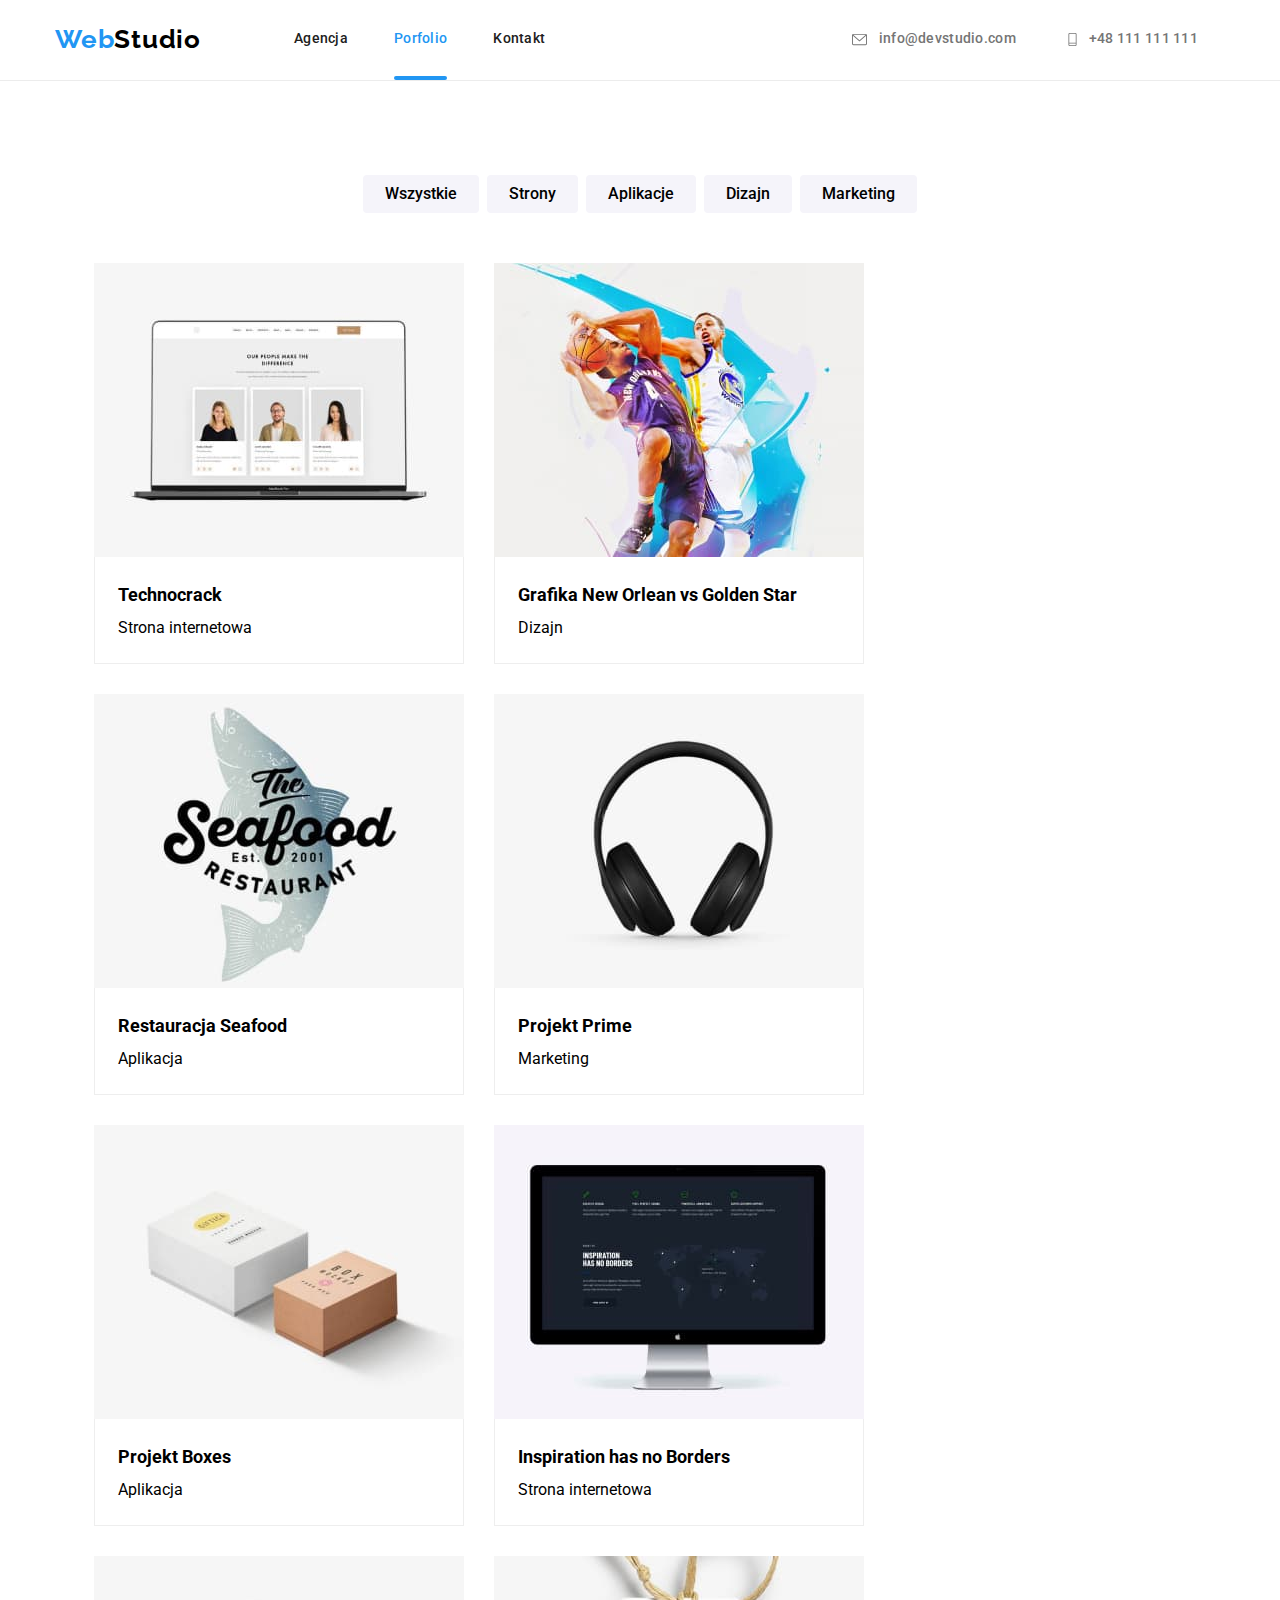
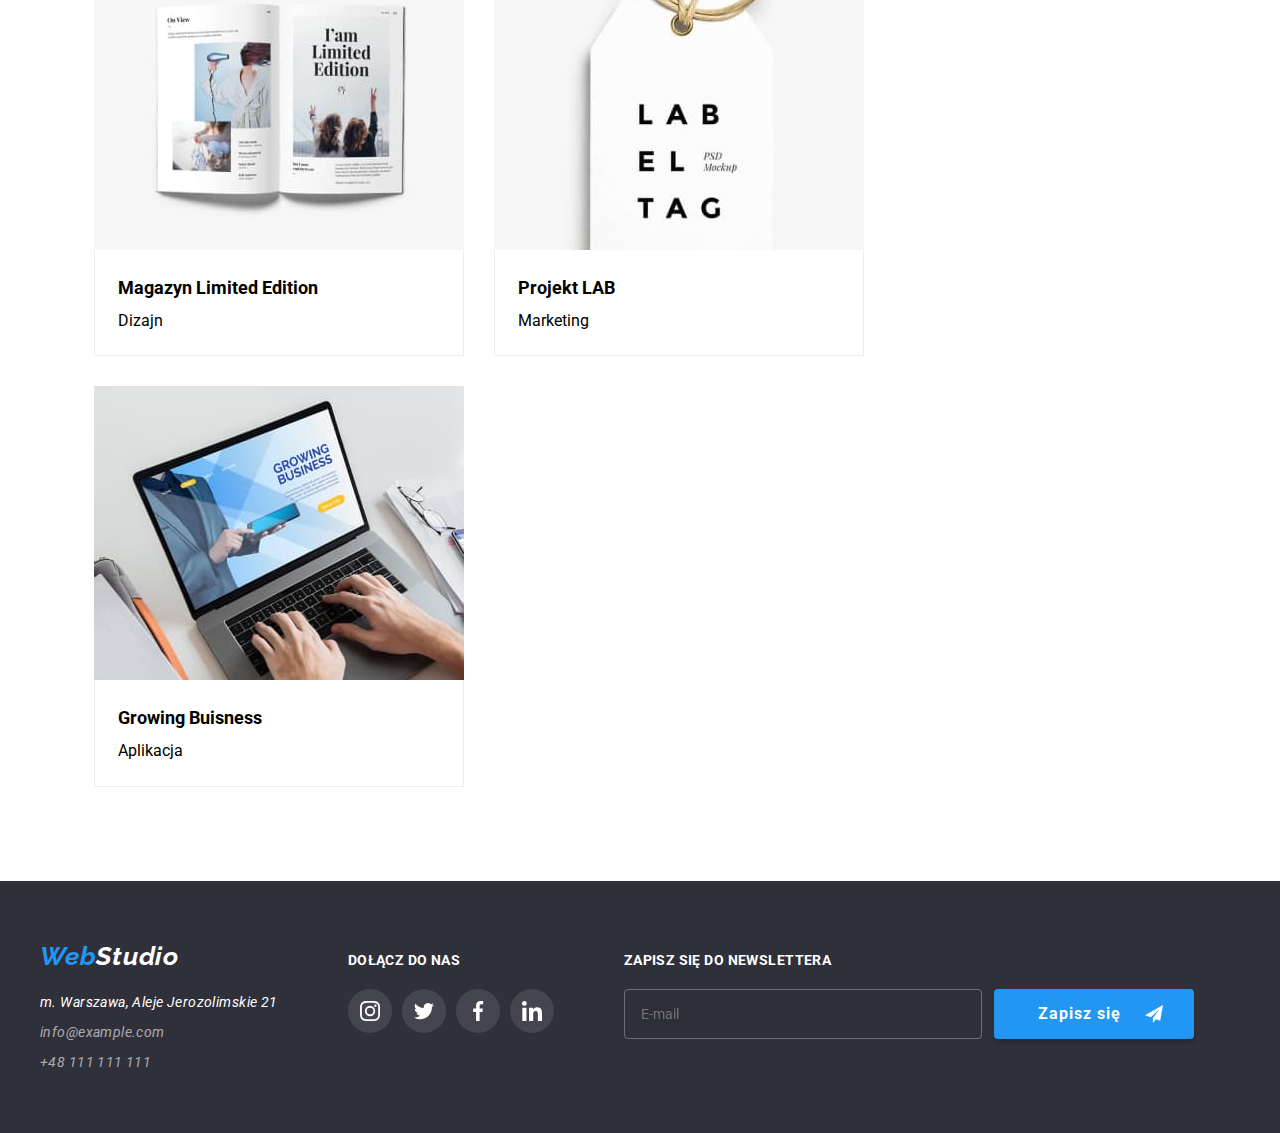
==== commit 0c39cf51: "almost done" ====
--- a/portfolio.html
+++ b/portfolio.html
@@ -297,18 +297,18 @@
       <div class="container footer__container">
         <address class="footer__address">
           <ul class="list footer__list">
-            <li class="footer__list--margin-bottom">
+            <li class="footer__list-item footer__list--margin-bottom">
               <a href="index.html" class="link logo footer__logo"
                 ><span class="logo--blue-web">Web</span>Studio</a
               >
             </li>
-            <li>m. Warszawa, Aleje Jerozolimskie 21</li>
-            <li>
+            <li class="footer__list-item">m. Warszawa, Aleje Jerozolimskie 21</li>
+            <li class="footer__list-item">
               <a href="mailto:info@example.com" class="link footer__contacts"
                 >info@example.com</a
               >
             </li>
-            <li>
+            <li class="footer__list-item">
               <a href="tel:+48111111111" class="link footer__contacts"
                 >+48 111 111 111</a
               >
--- a/css/main.min.css
+++ b/css/main.min.css
@@ -1 +1 @@
-body{font-family:"Roboto",sans-serif;color:#212121}ul{list-style:none;padding:0;margin:0}h1,h2,h3,p,figure{margin:0;padding:0}.section{padding:60px 15px}@media screen and (min-width: 1200px){.section{padding:94px}}.container{width:100%;margin:0 auto}@media screen and (min-width: 1200px){.container{max-width:1200px}}.list{display:-webkit-box;display:-ms-flexbox;display:flex;-ms-flex-wrap:wrap;flex-wrap:wrap}.logo{font-family:"Raleway",sans-serif;font-weight:700;font-size:24px;line-height:1.16;letter-spacing:.03em}.logo--blue-web{color:#2196f3}@media screen and (min-width: 1200px){.logo{font-size:26px;line-height:1.19}}.icon{fill:currentColor}.button{cursor:pointer;outline:none;-webkit-box-shadow:0px 4px 4px rgba(0,0,0,.15);box-shadow:0px 4px 4px rgba(0,0,0,.15);border-radius:4px;border:none;-webkit-transition-property:color,background;transition-property:color,background;-webkit-transition-duration:250ms;transition-duration:250ms;-webkit-transition-timing-function:cubic-bezier(0.4, 0, 0.2, 1);transition-timing-function:cubic-bezier(0.4, 0, 0.2, 1)}.link{outline:none;text-decoration:none;color:#212121;-webkit-transition:color 250ms cubic-bezier(0.4, 0, 0.2, 1);transition:color 250ms cubic-bezier(0.4, 0, 0.2, 1)}.link:hover,.link:focus{color:#2196f3}.socials{display:-webkit-box;display:-ms-flexbox;display:flex;-ms-flex-wrap:nowrap;flex-wrap:nowrap;gap:10px;padding-top:16px;padding-bottom:30px;-webkit-box-pack:center;-ms-flex-pack:center;justify-content:center;-webkit-box-align:center;-ms-flex-align:center;align-items:center}.socials__icon{color:#afb1b8;display:-webkit-box;display:-ms-flexbox;display:flex;-webkit-box-pack:center;-ms-flex-pack:center;justify-content:center;-webkit-box-align:center;-ms-flex-align:center;align-items:center;width:44px;height:44px;border-radius:50%;-webkit-transition-property:color,background-color;transition-property:color,background-color;-webkit-transition-duration:250ms;transition-duration:250ms;-webkit-transition-timing-function:cubic-bezier(0.4, 0, 0.2, 1);transition-timing-function:cubic-bezier(0.4, 0, 0.2, 1)}.socials__icon:hover,.socials__icon:focus{background-color:#2196f3;color:#fff}.header{font-weight:500;font-size:14px;line-height:1.14;letter-spacing:.02em;border-bottom:1px solid #ececec;position:static}.header__container{display:-webkit-box;display:-ms-flexbox;display:flex;-webkit-box-pack:justify;-ms-flex-pack:justify;justify-content:space-between;-webkit-box-align:center;-ms-flex-align:center;align-items:center;padding:10px 15px}@media screen and (min-width: 1200px){.header__container{padding-top:24px;padding-bottom:25px}}.header__navLogo{display:-webkit-box;display:-ms-flexbox;display:flex;-webkit-box-pack:center;-ms-flex-pack:center;justify-content:center;-webkit-box-align:center;-ms-flex-align:center;align-items:center;-ms-flex-wrap:nowrap;flex-wrap:nowrap;gap:93px}.header__logo{color:#000}.header__logo:hover,.header__logo:focus{color:#000}.header__nav{display:none}@media(min-width: 767px){.header__nav{display:-webkit-box;display:-ms-flexbox;display:flex;-webkit-box-align:center;-ms-flex-align:center;align-items:center;gap:46px}}.header--current-page{position:relative;display:block;color:#2196f3}.header--current-page:visited{color:#2196f3}@media(min-width: 767px){.header--current-page::after{content:"";position:absolute;height:4px;top:45px;left:0;right:0;background-color:#2196f3;border-radius:2px}}.header__contact-block{display:none}@media(min-width: 767px){.header__contact-block{display:-webkit-box;display:-ms-flexbox;display:flex;-ms-flex-wrap:nowrap;flex-wrap:nowrap;gap:50px;padding-right:27px}}.header__contact{color:#757575;display:-webkit-box;display:-ms-flexbox;display:flex;-ms-flex-wrap:nowrap;flex-wrap:nowrap;-webkit-box-align:center;-ms-flex-align:center;align-items:center;gap:10px}.header__menu{visibility:hidden;position:fixed;top:0;left:0;width:100vw;height:100vh;padding:48px 40px;background-color:#fff;display:-webkit-box;display:-ms-flexbox;display:flex;-webkit-box-orient:vertical;-webkit-box-direction:normal;-ms-flex-direction:column;flex-direction:column;-webkit-box-pack:justify;-ms-flex-pack:justify;justify-content:space-between;-webkit-transform:translateX(100%);transform:translateX(100%);-webkit-transition-property:visibility,-webkit-transform;transition-property:visibility,-webkit-transform;transition-property:transform,visibility;transition-property:transform,visibility,-webkit-transform;-webkit-transition-duration:250ms;transition-duration:250ms;-webkit-transition-timing-function:cubic-bezier(0.4, 0, 0.2, 1);transition-timing-function:cubic-bezier(0.4, 0, 0.2, 1)}.header__menu--open{visibility:visible;-webkit-transform:translateX(0);transform:translateX(0)}.header__menu-button{cursor:pointer;outline:none;margin:0;padding:0;background-color:rgba(0,0,0,0);color:#000;border:none}.header__menu-button:hover,.header__menu-button:focus{color:#2196f3}.header__menu-button--close{position:absolute;top:16px;right:16px}@media(min-width: 480px){.header__menu-button{display:none}}.header__menu-nav{font-weight:500;font-size:40px;line-height:1.17;letter-spacing:.02em;display:-webkit-box;display:-ms-flexbox;display:flex;-ms-flex-wrap:nowrap;flex-wrap:nowrap;-webkit-box-orient:vertical;-webkit-box-direction:normal;-ms-flex-direction:column;flex-direction:column;gap:36px}.header__menu-contact-block{display:-webkit-box;display:-ms-flexbox;display:flex;-webkit-box-orient:vertical;-webkit-box-direction:normal;-ms-flex-direction:column;flex-direction:column;-webkit-box-pack:center;-ms-flex-pack:center;justify-content:center;gap:32px}.header__menu-phone{font-weight:500;font-size:34px;line-height:1.17;letter-spacing:.02em;color:#2196f3}.header__menu-email{font-weight:500;font-size:24px;line-height:1.16;letter-spacing:.02em;color:#757575}.header__menu-socials{display:-webkit-box;display:-ms-flexbox;display:flex;-ms-flex-wrap:wrap;flex-wrap:wrap;font-weight:500;font-size:18px;line-height:1.22;letter-spacing:.02em;padding-top:32px}.header__menu-socials-link{color:#2196f3}.header__menu-socials .link:nth-last-of-type(n + 2){padding-right:10px;border-right:1px solid rgba(33,33,33,.2)}.header__menu-socials .link:nth-of-type(n + 2){padding-left:10px}.studio-main{background-color:#2f303a;color:#fff;text-align:center;margin:0 auto;width:100%}.studio-main--background{width:100%;background:-webkit-gradient(linear, left bottom, left top, from(rgba(47, 48, 58, 0.4)), to(rgba(47, 48, 58, 0.4))),url(../images/background-main.jpg),no-repeat,center,1600px;background:linear-gradient(to top, rgba(47, 48, 58, 0.4), rgba(47, 48, 58, 0.4)),url(../images/background-main.jpg),no-repeat,center,1600px}.studio-main__header{font-weight:900;font-size:44px;line-height:1.36;text-transform:uppercase;letter-spacing:.06em;width:696px;margin-bottom:30px}.studio-main__container{display:-webkit-box;display:-ms-flexbox;display:flex;-webkit-box-orient:vertical;-webkit-box-direction:normal;-ms-flex-direction:column;flex-direction:column;-webkit-box-pack:center;-ms-flex-pack:center;justify-content:center;-webkit-box-align:center;-ms-flex-align:center;align-items:center;padding:200px 0}.studio-main__button{width:200px;height:50px;color:#fff;background:#2196f3;text-align:center;font-weight:700;font-size:16px;line-height:1.87;letter-spacing:.06em;padding:10px}.studio-main__button:hover,.studio-main__button:focus{color:#2196f3;background:#fff}.work__container{display:-webkit-box;display:-ms-flexbox;display:flex;-webkit-box-orient:vertical;-webkit-box-direction:normal;-ms-flex-direction:column;flex-direction:column;-webkit-box-pack:center;-ms-flex-pack:center;justify-content:center;-webkit-box-align:center;-ms-flex-align:center;align-items:center}.work__lorem-list{display:-webkit-box;display:-ms-flexbox;display:flex;gap:30px}.work__lorem-list-item{width:270px}.work__lorem-title{font-weight:700;font-size:14px;line-height:1.14;letter-spacing:.03em;text-transform:uppercase;margin-top:30px;margin-bottom:10px}.work__lorem-description{color:#757575;font-size:14px;line-height:1.71;letter-spacing:.03em;margin-left:0}.work__icon-block{width:270px;height:120px;background-color:#f5f4fa;border-radius:4px;text-align:center;padding-top:25px}.work__work-header{font-size:36px;line-height:1.16;text-align:center;letter-spacing:.03em;margin-bottom:50px;margin-top:94px}.work__work-list{display:-webkit-box;display:-ms-flexbox;display:flex;gap:30px}.work__work-list-item{height:294px;position:relative;text-align:center}.work__work-image-description{display:-webkit-box;display:-ms-flexbox;display:flex;-webkit-box-pack:center;-ms-flex-pack:center;justify-content:center;-webkit-box-align:center;-ms-flex-align:center;align-items:center;position:absolute;bottom:0;width:100%;height:70px;font-style:normal;font-weight:700;font-size:14px;line-height:16px;letter-spacing:.03em;text-transform:uppercase;color:#fff;background:rgba(47,48,58,.8)}.team{background:#f5f4fa}.team__header{font-size:36px;line-height:1.16;text-align:center;letter-spacing:.03em;margin-bottom:50px}.team__list{display:-webkit-box;display:-ms-flexbox;display:flex;gap:30px}.team__card{display:-webkit-box;display:-ms-flexbox;display:flex;-webkit-box-orient:vertical;-webkit-box-direction:normal;-ms-flex-direction:column;flex-direction:column;-webkit-box-pack:center;-ms-flex-pack:center;justify-content:center;border-radius:0px 0px 4px 4px;-webkit-box-shadow:0px 1px 3px rgba(0,0,0,.12),0px 1px 1px rgba(0,0,0,.14),0px 2px 1px rgba(0,0,0,.2);box-shadow:0px 1px 3px rgba(0,0,0,.12),0px 1px 1px rgba(0,0,0,.14),0px 2px 1px rgba(0,0,0,.2)}.team__card-description{background:#fff;padding-top:30px;border-radius:0px 0px 4px 4px}.team__card-name{font-weight:500;font-size:16px;line-height:1.18;text-align:center;letter-spacing:.03em;margin-bottom:10px}.team__card-job{font-size:16px;color:#757575;line-height:1.18;text-align:center;letter-spacing:.03em}.clients__header{font-weight:700;font-size:36px;line-height:42px;text-align:center;letter-spacing:.03em;padding-bottom:50px}.clients__list{gap:30px}.clients__logo{width:170px;height:92px;border:solid 1px;border-color:#afb1b8;border-radius:4px;display:-webkit-box;display:-ms-flexbox;display:flex;-webkit-box-pack:center;-ms-flex-pack:center;justify-content:center;-webkit-box-align:center;-ms-flex-align:center;align-items:center;color:#afb1b8;-webkit-transition-property:border-color,color;transition-property:border-color,color;-webkit-transition-duration:250ms;transition-duration:250ms;-webkit-transition-timing-function:cubic-bezier(0.4, 0, 0.2, 1);transition-timing-function:cubic-bezier(0.4, 0, 0.2, 1)}.clients__logo:hover,.clients__logo:focus{color:#2196f3;border-color:#2196f3}.footer{background:#2f303a;color:#fff;font-size:14px;line-height:1.5;letter-spacing:.03em}.footer__container{display:-webkit-box;display:-ms-flexbox;display:flex;-ms-flex-wrap:wrap;flex-wrap:wrap;-webkit-box-pack:start;-ms-flex-pack:start;justify-content:flex-start;-webkit-box-align:baseline;-ms-flex-align:baseline;align-items:baseline;gap:70px;padding-top:60px;padding-bottom:60px}.footer__logo,.footer__logo:hover,.footer__logo:focus{color:#fff;padding-bottom:20px}.footer__list{display:-webkit-box;display:-ms-flexbox;display:flex;-webkit-box-orient:vertical;-webkit-box-direction:normal;-ms-flex-direction:column;flex-direction:column;-webkit-box-pack:start;-ms-flex-pack:start;justify-content:flex-start;gap:9px}.footer__list--margin-bottom{margin-bottom:11px}.footer__contacts{color:rgba(255,255,255,.6)}.footer__connections-header{font-style:normal;font-weight:700;font-size:14px;line-height:1.14;letter-spacing:.03em;text-transform:uppercase}.footer__socials{padding:0;padding-top:20px}.footer__socials-icon{background-color:rgba(255,255,255,.1);color:#fff}.footer__newsletter-header{font-weight:700;font-size:14px;line-height:1.14;letter-spacing:.03em;text-transform:uppercase;margin-bottom:20px}.footer__form{display:-webkit-box;display:-ms-flexbox;display:flex;-ms-flex-wrap:nowrap;flex-wrap:nowrap}.footer__form-field{width:358px;height:50px;padding:15px 16px;margin-right:12px;color:rgba(255,255,255,.6);background-color:rgba(0,0,0,0);border:1px solid rgba(255,255,255,.3);-webkit-filter:drop-shadow(0px 4px 4px rgba(0, 0, 0, 0.15));filter:drop-shadow(0px 4px 4px rgba(0, 0, 0, 0.15));border-radius:4px}.footer__form-button{display:-webkit-inline-box;display:-ms-inline-flexbox;display:inline-flex;-ms-flex-wrap:nowrap;flex-wrap:nowrap;-webkit-box-align:center;-ms-flex-align:center;align-items:center;-webkit-box-pack:center;-ms-flex-pack:center;justify-content:center;gap:24px;width:200px;height:50px;padding:10px 42px;padding-right:28px;background-color:#2196f3;-webkit-box-shadow:0px 4px 4px rgba(0,0,0,.15);box-shadow:0px 4px 4px rgba(0,0,0,.15);font-weight:700;font-size:16px;line-height:1.875;text-align:center;letter-spacing:.06em;color:#fff}.footer__form-button:hover,.footer__form-button:focus{background-color:#fff;color:#2196f3}.backdrop{display:-webkit-box;display:-ms-flexbox;display:flex;position:fixed;opacity:1;left:0;top:0;right:0;bottom:0;width:100vw;height:100vh;background-color:rgba(0,0,0,.2);-webkit-transition-property:opacity 1s ease-in-out 50ms;transition-property:opacity 1s ease-in-out 50ms}.is-hidden{opacity:0;visibility:hidden;pointer-events:none;-webkit-transition-property:opacity,visibility;transition-property:opacity,visibility;-webkit-transition-delay:50ms;transition-delay:50ms;-webkit-transition-duration:1s;transition-duration:1s;-webkit-transition-timing-function:ease-in-out;transition-timing-function:ease-in-out}.is-hidden .modal{scale:0;-webkit-transition-property:scale;transition-property:scale;-webkit-transition-delay:50ms;transition-delay:50ms;-webkit-transition-duration:1s;transition-duration:1s;-webkit-transition-timing-function:ease-in-out;transition-timing-function:ease-in-out}.modal{scale:1;opacity:1;margin:auto;width:528px;height:581px;background:#fff;-webkit-box-shadow:0px 1px 3px rgba(0,0,0,.12),0px 1px 1px rgba(0,0,0,.14),0px 2px 1px rgba(0,0,0,.2);box-shadow:0px 1px 3px rgba(0,0,0,.12),0px 1px 1px rgba(0,0,0,.14),0px 2px 1px rgba(0,0,0,.2);border-radius:4px;-webkit-transition-property:opacity,scale;transition-property:opacity,scale;-webkit-transition-delay:50ms;transition-delay:50ms;-webkit-transition-duration:1s;transition-duration:1s;-webkit-transition-timing-function:ease-in-out;transition-timing-function:ease-in-out}.modal__button--close{position:relative;left:calc(100% - 38px);top:8px;width:30px;height:30px;background-color:rgba(0,0,0,0);border:1px solid rgba(0,0,0,.1);border-radius:50%;padding:0}.modal__button--send{width:200px;height:50px;background-color:#2196f3;-webkit-box-shadow:0px 4px 4px rgba(0,0,0,.15);box-shadow:0px 4px 4px rgba(0,0,0,.15);border:0;border-radius:4px;font-weight:700;font-size:16px;line-height:1.875;text-align:center;letter-spacing:.06em;color:#fff;-webkit-transition-property:color,background-color;transition-property:color,background-color;-webkit-transition-duration:250ms;transition-duration:250ms;-webkit-transition-timing-function:cubic-bezier(0.4, 0, 0.2, 1);transition-timing-function:cubic-bezier(0.4, 0, 0.2, 1)}.modal__button--send:hover,.modal__button--send:focus{background-color:#fff;color:#2196f3}.modal__form{position:absolute;bottom:0;width:100%;height:calc(100% - 40px);display:-webkit-box;display:-ms-flexbox;display:flex;-ms-flex-wrap:wrap;flex-wrap:wrap;-webkit-box-pack:center;-ms-flex-pack:center;justify-content:center;-webkit-box-align:stretch;-ms-flex-align:stretch;align-items:stretch;padding:40px;padding-top:0}.modal__header{font-weight:700;font-size:20px;line-height:1.15;text-align:center;letter-spacing:.03em}.modal__fields-block{width:100%;display:-webkit-box;display:-ms-flexbox;display:flex;-webkit-box-orient:vertical;-webkit-box-direction:normal;-ms-flex-direction:column;flex-direction:column;-webkit-box-pack:center;-ms-flex-pack:center;justify-content:center;-webkit-box-align:stretch;-ms-flex-align:stretch;align-items:stretch;margin-top:12px;margin-bottom:10px}.modal__fields-header{margin-bottom:4px;font-size:12px;line-height:1.16;letter-spacing:.01em;color:#757575}.modal__field{position:relative}.modal__field-input{display:block;-webkit-box-sizing:border-box;box-sizing:border-box;height:40px;outline:none;padding:11px 0;padding-left:42px;margin-bottom:10px;width:100%;border:1px solid rgba(33,33,33,.2);border-radius:4px;color:#000;-webkit-transition-property:border-color,color;transition-property:border-color,color;-webkit-transition-duration:250ms;transition-duration:250ms;-webkit-transition-timing-function:cubic-bezier(0.4, 0, 0.2, 1);transition-timing-function:cubic-bezier(0.4, 0, 0.2, 1)}.modal__field-input:focus-within,.modal__field-input:focus-within+.icon{border-color:#2196f3;fill:#2196f3;-webkit-transition-property:border-color,fill;transition-property:border-color,fill;-webkit-transition-duration:250ms;transition-duration:250ms;-webkit-transition-timing-function:cubic-bezier(0.4, 0, 0.2, 1);transition-timing-function:cubic-bezier(0.4, 0, 0.2, 1)}.modal__field-icon{position:absolute;top:11px;left:12px}.modal__field-textarea{height:120px;padding:12px 16px;resize:none;font-size:12px}.modal__field-textarea::-webkit-input-placeholder{font-size:12px;line-height:14px;letter-spacing:.01em;color:rgba(117,117,117,.5)}.modal__field-textarea::-moz-placeholder{font-size:12px;line-height:14px;letter-spacing:.01em;color:rgba(117,117,117,.5)}.modal__field-textarea:-ms-input-placeholder{font-size:12px;line-height:14px;letter-spacing:.01em;color:rgba(117,117,117,.5)}.modal__field-textarea::-ms-input-placeholder{font-size:12px;line-height:14px;letter-spacing:.01em;color:rgba(117,117,117,.5)}.modal__field-textarea::placeholder{font-size:12px;line-height:14px;letter-spacing:.01em;color:rgba(117,117,117,.5)}.modal__terms{display:-webkit-inline-box;display:-ms-inline-flexbox;display:inline-flex;-webkit-box-align:center;-ms-flex-align:center;align-items:center;margin-bottom:30px}.modal__terms-header{position:relative;font-size:14px;line-height:1.71;letter-spacing:.03em;color:#757575;padding-left:23px}.modal__terms-checkbox{display:none}.modal__terms-icon--checked{position:absolute;opacity:0;-webkit-transition-property:opacity;transition-property:opacity;-webkit-transition-duration:250ms;transition-duration:250ms;-webkit-transition-timing-function:cubic-bezier(0.4, 0, 0.2, 1);transition-timing-function:cubic-bezier(0.4, 0, 0.2, 1)}.modal__terms-icon--unchecked{position:absolute;opacity:1;-webkit-transition-property:opacity;transition-property:opacity;-webkit-transition-duration:250ms;transition-duration:250ms;-webkit-transition-timing-function:cubic-bezier(0.4, 0, 0.2, 1);transition-timing-function:cubic-bezier(0.4, 0, 0.2, 1)}.modal__terms input[type=checkbox]:checked+svg+.modal__terms-icon--unchecked{opacity:0;-webkit-transition-property:opacity;transition-property:opacity;-webkit-transition-duration:250ms;transition-duration:250ms;-webkit-transition-timing-function:cubic-bezier(0.4, 0, 0.2, 1);transition-timing-function:cubic-bezier(0.4, 0, 0.2, 1)}.modal__terms input[type=checkbox]:checked+.modal__terms-icon--checked{opacity:1;-webkit-transition-property:opacity;transition-property:opacity;-webkit-transition-duration:250ms;transition-duration:250ms;-webkit-transition-timing-function:cubic-bezier(0.4, 0, 0.2, 1);transition-timing-function:cubic-bezier(0.4, 0, 0.2, 1)}.modal__terms-link{color:#2196f3}.portfolio__buttons{display:-webkit-box;display:-ms-flexbox;display:flex;gap:8px;-webkit-box-pack:center;-ms-flex-pack:center;justify-content:center}.portfolio__buttons-item{background-color:#f5f4fa;font-weight:500;font-size:16px;line-height:1.62;border:0;border-radius:4px;padding:6px 22px;-webkit-transition-property:color,background-color,-webkit-box-shadow;transition-property:color,background-color,-webkit-box-shadow;transition-property:color,background-color,box-shadow;transition-property:color,background-color,box-shadow,-webkit-box-shadow;-webkit-transition-duration:250ms;transition-duration:250ms;-webkit-transition-timing-function:cubic-bezier(0.4, 0, 0.2, 1);transition-timing-function:cubic-bezier(0.4, 0, 0.2, 1)}.portfolio__buttons-item:hover,.portfolio__buttons-item:focus{background-color:#2196f3;color:#fff;-webkit-box-shadow:0px 3px 1px rgba(0,0,0,.1),0px 1px 2px rgba(0,0,0,.08),0px 2px 2px rgba(0,0,0,.12);box-shadow:0px 3px 1px rgba(0,0,0,.1),0px 1px 2px rgba(0,0,0,.08),0px 2px 2px rgba(0,0,0,.12)}.grid{padding-top:50px}.grid__list{display:-webkit-box;display:-ms-flexbox;display:flex;-ms-flex-wrap:wrap;flex-wrap:wrap;gap:30px}.grid__list-item{-ms-flex-preferred-size:calc((100% - 99px)/3);flex-basis:calc((100% - 99px)/3)}.grid__card{display:-webkit-box;display:-ms-flexbox;display:flex;-webkit-box-orient:vertical;-webkit-box-direction:normal;-ms-flex-direction:column;flex-direction:column;-webkit-box-pack:center;-ms-flex-pack:center;justify-content:center;position:relative;overflow:hidden;-webkit-transition-property:color,-webkit-box-shadow;transition-property:color,-webkit-box-shadow;transition-property:color,box-shadow;transition-property:color,box-shadow,-webkit-box-shadow;-webkit-transition-duration:250ms;transition-duration:250ms;-webkit-transition-timing-function:cubic-bezier(0.4, 0, 0.2, 1);transition-timing-function:cubic-bezier(0.4, 0, 0.2, 1)}.grid__card-bottom{background-color:#fff;color:#000;padding:20px 23px;border:1px solid #eee;border-top:0;z-index:2}.grid__card-title{font-weight:700;font-size:18px;line-height:2}.grid__card-type{font-size:16px;line-height:1.87}.grid__link:hover .grid__card,.grid__link:focus .grid__card{color:#212121;-webkit-box-shadow:0px 1px 1px rgba(0,0,0,.12),0px 4px 4px rgba(0,0,0,.06),1px 4px 6px rgba(0,0,0,.16);box-shadow:0px 1px 1px rgba(0,0,0,.12),0px 4px 4px rgba(0,0,0,.06),1px 4px 6px rgba(0,0,0,.16)}.grid__image-description{display:-webkit-box;display:-ms-flexbox;display:flex;-webkit-box-align:center;-ms-flex-align:center;align-items:center;z-index:1;width:100%;height:294px;padding-left:24px;padding-right:45px;background-color:rgba(33,150,243,.9);color:#fff;position:absolute;top:0;left:0;right:0;bottom:0;font-style:normal;font-size:18px;line-height:28px;letter-spacing:.03em;-webkit-transform:translateY(100%);transform:translateY(100%);-webkit-transition:-webkit-transform 250ms cubic-bezier(0.4, 0, 0.2, 1);transition:-webkit-transform 250ms cubic-bezier(0.4, 0, 0.2, 1);transition:transform 250ms cubic-bezier(0.4, 0, 0.2, 1);transition:transform 250ms cubic-bezier(0.4, 0, 0.2, 1), -webkit-transform 250ms cubic-bezier(0.4, 0, 0.2, 1)}.grid__link:hover .grid__image-description,.grid__link:focus .grid__image-description{-webkit-transform:translateY(0);transform:translateY(0)}/*# sourceMappingURL=main.min.css.map */+body{font-family:"Roboto",sans-serif;color:#212121}ul{list-style:none;padding:0;margin:0}h1,h2,h3,p,figure{margin:0;padding:0}.section{padding:60px 15px}@media screen and (min-width: 1200px){.section{padding:94px}}.container{width:100%;margin:0 auto}@media screen and (min-width: 1200px){.container{max-width:1200px}}.list{display:-webkit-box;display:-ms-flexbox;display:flex;-ms-flex-wrap:wrap;flex-wrap:wrap}.logo{font-family:"Raleway",sans-serif;font-weight:700;font-size:24px;line-height:1.16;letter-spacing:.03em}.logo--blue-web{color:#2196f3}@media screen and (min-width: 1200px){.logo{font-size:26px;line-height:1.19}}.icon{fill:currentColor}.button{cursor:pointer;outline:none;border-radius:4px;border:none;-webkit-transition-property:color,background,-webkit-box-shadow;transition-property:color,background,-webkit-box-shadow;transition-property:color,background,box-shadow;transition-property:color,background,box-shadow,-webkit-box-shadow;-webkit-transition-duration:250ms;transition-duration:250ms;-webkit-transition-timing-function:cubic-bezier(0.4, 0, 0.2, 1);transition-timing-function:cubic-bezier(0.4, 0, 0.2, 1)}.button:hover,.button:focus{-webkit-box-shadow:0px 4px 4px rgba(0,0,0,.15);box-shadow:0px 4px 4px rgba(0,0,0,.15)}.link{outline:none;text-decoration:none;color:#212121;-webkit-transition:color 250ms cubic-bezier(0.4, 0, 0.2, 1);transition:color 250ms cubic-bezier(0.4, 0, 0.2, 1)}.link:hover,.link:focus{color:#2196f3}.socials{display:-webkit-box;display:-ms-flexbox;display:flex;-ms-flex-wrap:nowrap;flex-wrap:nowrap;gap:10px;padding-top:16px;padding-bottom:30px;-webkit-box-pack:center;-ms-flex-pack:center;justify-content:center;-webkit-box-align:center;-ms-flex-align:center;align-items:center}.socials__icon{color:#afb1b8;display:-webkit-box;display:-ms-flexbox;display:flex;-webkit-box-pack:center;-ms-flex-pack:center;justify-content:center;-webkit-box-align:center;-ms-flex-align:center;align-items:center;width:44px;height:44px;border-radius:50%;-webkit-transition-property:color,background-color;transition-property:color,background-color;-webkit-transition-duration:250ms;transition-duration:250ms;-webkit-transition-timing-function:cubic-bezier(0.4, 0, 0.2, 1);transition-timing-function:cubic-bezier(0.4, 0, 0.2, 1)}.socials__icon:hover,.socials__icon:focus{background-color:#2196f3;color:#fff}.header{font-weight:500;font-size:14px;line-height:1.14;letter-spacing:.02em;border-bottom:1px solid #ececec;position:static}.header__container{display:-webkit-box;display:-ms-flexbox;display:flex;-webkit-box-pack:justify;-ms-flex-pack:justify;justify-content:space-between;-webkit-box-align:center;-ms-flex-align:center;align-items:center;padding:10px 15px}@media screen and (min-width: 1200px){.header__container{padding-top:24px;padding-bottom:25px}}.header__navLogo{display:-webkit-box;display:-ms-flexbox;display:flex;-webkit-box-pack:center;-ms-flex-pack:center;justify-content:center;-webkit-box-align:center;-ms-flex-align:center;align-items:center;-ms-flex-wrap:nowrap;flex-wrap:nowrap;gap:93px}.header__logo{color:#000}.header__logo:hover,.header__logo:focus{color:#000}.header__nav{display:none}@media(min-width: 768px){.header__nav{display:-webkit-box;display:-ms-flexbox;display:flex;-webkit-box-align:center;-ms-flex-align:center;align-items:center;gap:46px}}.header--current-page{position:relative;display:block;color:#2196f3}.header--current-page:visited{color:#2196f3}@media(min-width: 768px){.header--current-page::after{content:"";position:absolute;height:4px;top:45px;left:0;right:0;background-color:#2196f3;border-radius:2px}}.header__contact-block{display:none}@media(min-width: 768px){.header__contact-block{display:-webkit-box;display:-ms-flexbox;display:flex;-ms-flex-wrap:nowrap;flex-wrap:nowrap;gap:50px;padding-right:27px}}.header__contact{color:#757575;display:-webkit-box;display:-ms-flexbox;display:flex;-ms-flex-wrap:nowrap;flex-wrap:nowrap;-webkit-box-align:center;-ms-flex-align:center;align-items:center;gap:10px}.header__menu{visibility:hidden;position:fixed;top:0;left:0;width:100vw;height:100vh;padding:48px 40px;background-color:#fff;z-index:10;display:-webkit-box;display:-ms-flexbox;display:flex;-webkit-box-orient:vertical;-webkit-box-direction:normal;-ms-flex-direction:column;flex-direction:column;-webkit-box-pack:justify;-ms-flex-pack:justify;justify-content:space-between;-webkit-transform:translateX(100%);transform:translateX(100%);-webkit-transition-property:visibility,-webkit-transform;transition-property:visibility,-webkit-transform;transition-property:transform,visibility;transition-property:transform,visibility,-webkit-transform;-webkit-transition-duration:250ms;transition-duration:250ms;-webkit-transition-timing-function:cubic-bezier(0.4, 0, 0.2, 1);transition-timing-function:cubic-bezier(0.4, 0, 0.2, 1)}.header__menu--open{visibility:visible;-webkit-transform:translateX(0);transform:translateX(0)}.header__menu-button{cursor:pointer;outline:none;margin:0;padding:0;background-color:rgba(0,0,0,0);color:#000;border:none}.header__menu-button:hover,.header__menu-button:focus{color:#2196f3}.header__menu-button--close{position:absolute;top:16px;right:16px}@media(min-width: 768px){.header__menu-button{display:none}}.header__menu-nav{font-weight:500;font-size:40px;line-height:1.17;letter-spacing:.02em;display:-webkit-box;display:-ms-flexbox;display:flex;-ms-flex-wrap:nowrap;flex-wrap:nowrap;-webkit-box-orient:vertical;-webkit-box-direction:normal;-ms-flex-direction:column;flex-direction:column;gap:36px}.header__menu-contact-block{display:-webkit-box;display:-ms-flexbox;display:flex;-webkit-box-orient:vertical;-webkit-box-direction:normal;-ms-flex-direction:column;flex-direction:column;-webkit-box-pack:center;-ms-flex-pack:center;justify-content:center;gap:32px}.header__menu-phone{font-weight:500;font-size:34px;line-height:1.17;letter-spacing:.02em;color:#2196f3}.header__menu-email{font-weight:500;font-size:24px;line-height:1.16;letter-spacing:.02em;color:#757575}.header__menu-socials{display:-webkit-box;display:-ms-flexbox;display:flex;-ms-flex-wrap:wrap;flex-wrap:wrap;font-weight:500;font-size:18px;line-height:1.22;letter-spacing:.02em;padding-top:32px}.header__menu-socials-link{color:#2196f3}.header__menu-socials .link:nth-last-of-type(n + 2){padding-right:10px;border-right:1px solid rgba(33,33,33,.2)}.header__menu-socials .link:nth-of-type(n + 2){padding-left:10px}.studio-main{background-color:#2f303a;color:#fff;text-align:center;margin:0 auto;width:100%}.studio-main--background{width:100%;background:-webkit-gradient(linear, left bottom, left top, from(rgba(47, 48, 58, 0.4)), to(rgba(47, 48, 58, 0.4))),url(../images/background-main480.jpg),no-repeat,center,480px;background:linear-gradient(to top, rgba(47, 48, 58, 0.4), rgba(47, 48, 58, 0.4)),url(../images/background-main480.jpg),no-repeat,center,480px}@media screen and (min-width: 1200px){.studio-main--background{background:-webkit-gradient(linear, left bottom, left top, from(rgba(47, 48, 58, 0.4)), to(rgba(47, 48, 58, 0.4))),url(../images/background-main1200.jpg),no-repeat,center,1600px;background:linear-gradient(to top, rgba(47, 48, 58, 0.4), rgba(47, 48, 58, 0.4)),url(../images/background-main1200.jpg),no-repeat,center,1600px}}.studio-main__header{font-weight:900;font-size:26px;line-height:1.61;text-align:center;letter-spacing:.06em;text-transform:uppercase;margin:0 auto;margin-bottom:30px}@media screen and (min-width: 1200px){.studio-main__header{font-size:44px;line-height:1.36;width:696px}}.studio-main__container{width:100vw;padding:118px 57px}@media screen and (min-width: 1200px){.studio-main__container{text-align:center;padding:200px 0}}.studio-main__button{width:200px;height:50px;color:#fff;background:#2196f3;text-align:center;font-weight:700;font-size:16px;line-height:1.87;letter-spacing:.06em;padding:10px}.studio-main__button:hover,.studio-main__button:focus{color:#2196f3;background:#fff}.work__container{display:-webkit-box;display:-ms-flexbox;display:flex;-webkit-box-orient:vertical;-webkit-box-direction:normal;-ms-flex-direction:column;flex-direction:column;-webkit-box-pack:center;-ms-flex-pack:center;justify-content:center;-webkit-box-align:center;-ms-flex-align:center;align-items:center}.work__lorem-list{display:-webkit-box;display:-ms-flexbox;display:flex;gap:30px}.work__lorem-list-item{width:100%}@media screen and (min-width: 1200px){.work__lorem-list-item{width:270px}}.work__lorem-title{font-weight:700;font-size:14px;line-height:1.14;letter-spacing:.03em;text-transform:uppercase;margin-top:30px;margin-bottom:10px}@media screen and (max-width: 480px){.work__lorem-title{text-align:center}}.work__lorem-description{color:#757575;font-size:14px;line-height:1.71;letter-spacing:.03em;margin-left:0}.work__icon-block{width:100%;height:120px;background-color:#f5f4fa;border-radius:4px;text-align:center;padding-top:25px}@media screen and (min-width: 1200px){.work__icon-block{width:270px}}.work__work-header{display:none}@media screen and (min-width: 1200px){.work__work-header{display:block;font-size:36px;line-height:1.16;text-align:center;letter-spacing:.03em;margin-bottom:50px;margin-top:94px}}.work__work-list{display:none}@media screen and (min-width: 1200px){.work__work-list{display:-webkit-box;display:-ms-flexbox;display:flex;gap:30px}}.work__work-list-item{height:294px;position:relative;text-align:center}.work__work-image-description{display:-webkit-box;display:-ms-flexbox;display:flex;-webkit-box-pack:center;-ms-flex-pack:center;justify-content:center;-webkit-box-align:center;-ms-flex-align:center;align-items:center;position:absolute;bottom:0;width:100%;height:70px;font-style:normal;font-weight:700;font-size:14px;line-height:16px;letter-spacing:.03em;text-transform:uppercase;color:#fff;background:rgba(47,48,58,.8)}.team{background:#f5f4fa}.team__header{font-size:28px;line-height:1.17;text-align:center;letter-spacing:.03em;margin-bottom:30px}@media screen and (min-width: 1200px){.team__header{font-size:36px;line-height:1.16;margin-bottom:50px}}.team__list{display:-webkit-box;display:-ms-flexbox;display:flex;gap:30px}@media screen and (max-width: 480px){.team__list-item{width:100%}}.team__card{display:-webkit-box;display:-ms-flexbox;display:flex;-webkit-box-orient:vertical;-webkit-box-direction:normal;-ms-flex-direction:column;flex-direction:column;-webkit-box-pack:center;-ms-flex-pack:center;justify-content:center;border-radius:0px 0px 4px 4px;-webkit-box-shadow:0px 1px 3px rgba(0,0,0,.12),0px 1px 1px rgba(0,0,0,.14),0px 2px 1px rgba(0,0,0,.2);box-shadow:0px 1px 3px rgba(0,0,0,.12),0px 1px 1px rgba(0,0,0,.14),0px 2px 1px rgba(0,0,0,.2)}.team__card-description{background:#fff;padding-top:30px;border-radius:0px 0px 4px 4px}.team__card-name{font-weight:500;font-size:16px;line-height:1.18;text-align:center;letter-spacing:.03em;margin-bottom:10px}.team__card-job{font-size:16px;color:#757575;line-height:1.18;text-align:center;letter-spacing:.03em}.clients__header{font-weight:700;font-size:28px;line-height:1.17;text-align:center;letter-spacing:.03em;padding-bottom:30px}@media screen and (min-width: 1200px){.clients__header{font-size:36px;line-height:1.16;padding-bottom:50px}}.clients__list{gap:30px}@media screen and (max-width: 480px){.clients__list-item{-ms-flex-preferred-size:calc((100% - 30px)/2);flex-basis:calc((100% - 30px)/2)}}.clients__logo{width:100%;height:92px;border:solid 1px;border-color:#afb1b8;border-radius:4px;display:-webkit-box;display:-ms-flexbox;display:flex;-webkit-box-pack:center;-ms-flex-pack:center;justify-content:center;-webkit-box-align:center;-ms-flex-align:center;align-items:center;color:#afb1b8;-webkit-transition-property:border-color,color;transition-property:border-color,color;-webkit-transition-duration:250ms;transition-duration:250ms;-webkit-transition-timing-function:cubic-bezier(0.4, 0, 0.2, 1);transition-timing-function:cubic-bezier(0.4, 0, 0.2, 1)}@media screen and (min-width: 1200px){.clients__logo{width:170px}}.clients__logo:hover,.clients__logo:focus{color:#2196f3;border-color:#2196f3}.footer{background:#2f303a;color:#fff;font-size:14px;line-height:1.5;letter-spacing:.03em}.footer__container{display:-webkit-box;display:-ms-flexbox;display:flex;-ms-flex-wrap:nowrap;flex-wrap:nowrap;-webkit-box-orient:vertical;-webkit-box-direction:normal;-ms-flex-direction:column;flex-direction:column;gap:60px;-webkit-box-pack:center;-ms-flex-pack:center;justify-content:center;-webkit-box-align:center;-ms-flex-align:center;align-items:center;padding:60px 15px}@media screen and (min-width: 1200px){.footer__container{-webkit-box-orient:horizontal;-webkit-box-direction:normal;-ms-flex-direction:row;flex-direction:row;-webkit-box-pack:start;-ms-flex-pack:start;justify-content:flex-start;-webkit-box-align:baseline;-ms-flex-align:baseline;align-items:baseline;gap:70px;padding:60px 0}}.footer__logo,.footer__logo:hover,.footer__logo:focus{color:#fff;padding-bottom:20px}.footer__list{display:-webkit-box;display:-ms-flexbox;display:flex;-webkit-box-orient:vertical;-webkit-box-direction:normal;-ms-flex-direction:column;flex-direction:column;gap:9px}.footer__list-item{text-align:center}@media screen and (min-width: 1200px){.footer__list-item{text-align:left}}.footer__list--margin-bottom{margin-bottom:11px}.footer__contacts{color:rgba(255,255,255,.6)}.footer__connections{text-align:center}@media screen and (min-width: 1200px){.footer__connections{text-align:left}}.footer__connections-header{font-style:normal;font-weight:700;font-size:14px;line-height:1.14;letter-spacing:.03em;text-transform:uppercase}.footer__socials{padding:0;padding-top:20px}.footer__socials-icon{background-color:rgba(255,255,255,.1);color:#fff}.footer__newsletter{text-align:center}@media screen and (max-width: 480px){.footer__newsletter{width:100%}}@media screen and (min-width: 1200px){.footer__newsletter{text-align:left}}.footer__newsletter-header{font-weight:700;font-size:14px;line-height:1.14;letter-spacing:.03em;text-transform:uppercase;margin-bottom:20px}.footer__form{text-align:center}@media screen and (min-width: 1200px){.footer__form{display:-webkit-box;display:-ms-flexbox;display:flex;-ms-flex-wrap:nowrap;flex-wrap:nowrap;gap:12px}}.footer__form-field{width:100%;height:50px;padding:15px 16px;color:rgba(255,255,255,.6);margin-bottom:20px;background-color:rgba(0,0,0,0);border:1px solid rgba(255,255,255,.3);-webkit-filter:drop-shadow(0px 4px 4px rgba(0, 0, 0, 0.15));filter:drop-shadow(0px 4px 4px rgba(0, 0, 0, 0.15));border-radius:4px}@media screen and (min-width: 1200px){.footer__form-field{width:358px}}.footer__form-button{display:-webkit-inline-box;display:-ms-inline-flexbox;display:inline-flex;-ms-flex-wrap:nowrap;flex-wrap:nowrap;-webkit-box-align:center;-ms-flex-align:center;align-items:center;-webkit-box-pack:center;-ms-flex-pack:center;justify-content:center;gap:24px;width:200px;height:50px;padding:10px 42px;padding-right:28px;background-color:#2196f3;-webkit-box-shadow:0px 4px 4px rgba(0,0,0,.15);box-shadow:0px 4px 4px rgba(0,0,0,.15);font-weight:700;font-size:16px;line-height:1.875;text-align:center;letter-spacing:.06em;color:#fff}.footer__form-button:hover,.footer__form-button:focus{background-color:#fff;color:#2196f3}.backdrop{display:-webkit-box;display:-ms-flexbox;display:flex;position:fixed;opacity:1;left:0;top:0;right:0;bottom:0;width:100vw;height:100vh;background-color:rgba(0,0,0,.2);-webkit-transition-property:opacity 1s ease-in-out 50ms;transition-property:opacity 1s ease-in-out 50ms}.is-hidden{opacity:0;visibility:hidden;pointer-events:none;-webkit-transition-property:opacity,visibility;transition-property:opacity,visibility;-webkit-transition-delay:50ms;transition-delay:50ms;-webkit-transition-duration:1s;transition-duration:1s;-webkit-transition-timing-function:ease-in-out;transition-timing-function:ease-in-out}.is-hidden .modal{scale:0;-webkit-transition-property:scale;transition-property:scale;-webkit-transition-delay:50ms;transition-delay:50ms;-webkit-transition-duration:1s;transition-duration:1s;-webkit-transition-timing-function:ease-in-out;transition-timing-function:ease-in-out}.modal{scale:1;opacity:1;margin:auto;width:calc(100% - 30px);height:609px;background:#fff;-webkit-box-shadow:0px 1px 3px rgba(0,0,0,.12),0px 1px 1px rgba(0,0,0,.14),0px 2px 1px rgba(0,0,0,.2);box-shadow:0px 1px 3px rgba(0,0,0,.12),0px 1px 1px rgba(0,0,0,.14),0px 2px 1px rgba(0,0,0,.2);border-radius:4px;-webkit-transition-property:opacity,scale;transition-property:opacity,scale;-webkit-transition-delay:50ms;transition-delay:50ms;-webkit-transition-duration:1s;transition-duration:1s;-webkit-transition-timing-function:ease-in-out;transition-timing-function:ease-in-out}@media screen and (min-width: 1200px){.modal{width:528px;height:581px}}.modal__button--close{position:relative;left:calc(100% - 38px);top:8px;width:30px;height:30px;background-color:rgba(0,0,0,0);border:1px solid rgba(0,0,0,.1);border-radius:50%;-webkit-box-shadow:none;box-shadow:none;padding:0}.modal__button--send{width:200px;height:50px;background-color:#2196f3;-webkit-box-shadow:0px 4px 4px rgba(0,0,0,.15);box-shadow:0px 4px 4px rgba(0,0,0,.15);border:0;border-radius:4px;font-weight:700;font-size:16px;line-height:1.875;text-align:center;letter-spacing:.06em;color:#fff;-webkit-transition-property:color,background-color;transition-property:color,background-color;-webkit-transition-duration:250ms;transition-duration:250ms;-webkit-transition-timing-function:cubic-bezier(0.4, 0, 0.2, 1);transition-timing-function:cubic-bezier(0.4, 0, 0.2, 1)}.modal__button--send:hover,.modal__button--send:focus{background-color:#fff;color:#2196f3}.modal__form{position:absolute;bottom:0;width:100%;height:calc(100% - 40px);display:-webkit-box;display:-ms-flexbox;display:flex;-ms-flex-wrap:wrap;flex-wrap:wrap;-webkit-box-pack:center;-ms-flex-pack:center;justify-content:center;-webkit-box-align:stretch;-ms-flex-align:stretch;align-items:stretch;padding:40px;padding-top:0}.modal__header{font-weight:700;font-size:20px;line-height:1.15;text-align:center;letter-spacing:.03em}.modal__fields-block{width:100%;display:-webkit-box;display:-ms-flexbox;display:flex;-webkit-box-orient:vertical;-webkit-box-direction:normal;-ms-flex-direction:column;flex-direction:column;-webkit-box-pack:center;-ms-flex-pack:center;justify-content:center;-webkit-box-align:stretch;-ms-flex-align:stretch;align-items:stretch;margin-top:12px;margin-bottom:10px}.modal__fields-header{margin-bottom:4px;font-size:12px;line-height:1.16;letter-spacing:.01em;color:#757575}.modal__field{position:relative}.modal__field-input{display:block;-webkit-box-sizing:border-box;box-sizing:border-box;height:40px;outline:none;padding:11px 0;padding-left:42px;margin-bottom:10px;width:100%;border:1px solid rgba(33,33,33,.2);border-radius:4px;color:#000;-webkit-transition-property:border-color,color;transition-property:border-color,color;-webkit-transition-duration:250ms;transition-duration:250ms;-webkit-transition-timing-function:cubic-bezier(0.4, 0, 0.2, 1);transition-timing-function:cubic-bezier(0.4, 0, 0.2, 1)}.modal__field-input:focus-within,.modal__field-input:focus-within+.icon{border-color:#2196f3;color:#2196f3;fill:#2196f3;-webkit-transition-property:border-color,fill;transition-property:border-color,fill;-webkit-transition-duration:250ms;transition-duration:250ms;-webkit-transition-timing-function:cubic-bezier(0.4, 0, 0.2, 1);transition-timing-function:cubic-bezier(0.4, 0, 0.2, 1)}.modal__field-icon{position:absolute;top:11px;left:12px}.modal__field-textarea{height:120px;padding:12px 16px;resize:none;font-size:12px}.modal__field-textarea::-webkit-input-placeholder{font-size:12px;line-height:14px;letter-spacing:.01em;color:rgba(117,117,117,.5)}.modal__field-textarea::-moz-placeholder{font-size:12px;line-height:14px;letter-spacing:.01em;color:rgba(117,117,117,.5)}.modal__field-textarea:-ms-input-placeholder{font-size:12px;line-height:14px;letter-spacing:.01em;color:rgba(117,117,117,.5)}.modal__field-textarea::-ms-input-placeholder{font-size:12px;line-height:14px;letter-spacing:.01em;color:rgba(117,117,117,.5)}.modal__field-textarea::placeholder{font-size:12px;line-height:14px;letter-spacing:.01em;color:rgba(117,117,117,.5)}.modal__terms{display:-webkit-inline-box;display:-ms-inline-flexbox;display:inline-flex;-webkit-box-align:center;-ms-flex-align:center;align-items:center;margin-bottom:30px}.modal__terms-header{position:relative;font-size:12px;line-height:1.16;letter-spacing:.03em;color:#757575;padding-left:23px}@media screen and (min-width: 1200px){.modal__terms-header{font-size:14px;line-height:1.71}}.modal__terms-checkbox{display:none}.modal__terms-icon--checked{position:absolute;opacity:0;-webkit-transition-property:opacity;transition-property:opacity;-webkit-transition-duration:250ms;transition-duration:250ms;-webkit-transition-timing-function:cubic-bezier(0.4, 0, 0.2, 1);transition-timing-function:cubic-bezier(0.4, 0, 0.2, 1)}.modal__terms-icon--unchecked{position:absolute;opacity:1;-webkit-transition-property:opacity;transition-property:opacity;-webkit-transition-duration:250ms;transition-duration:250ms;-webkit-transition-timing-function:cubic-bezier(0.4, 0, 0.2, 1);transition-timing-function:cubic-bezier(0.4, 0, 0.2, 1)}.modal__terms input[type=checkbox]:checked+svg+.modal__terms-icon--unchecked{opacity:0;-webkit-transition-property:opacity;transition-property:opacity;-webkit-transition-duration:250ms;transition-duration:250ms;-webkit-transition-timing-function:cubic-bezier(0.4, 0, 0.2, 1);transition-timing-function:cubic-bezier(0.4, 0, 0.2, 1)}.modal__terms input[type=checkbox]:checked+.modal__terms-icon--checked{opacity:1;-webkit-transition-property:opacity;transition-property:opacity;-webkit-transition-duration:250ms;transition-duration:250ms;-webkit-transition-timing-function:cubic-bezier(0.4, 0, 0.2, 1);transition-timing-function:cubic-bezier(0.4, 0, 0.2, 1)}.modal__terms-link{color:#2196f3}.portfolio__buttons{display:-webkit-box;display:-ms-flexbox;display:flex;-ms-flex-wrap:wrap;flex-wrap:wrap;-webkit-box-pack:start;-ms-flex-pack:start;justify-content:flex-start;gap:8px}@media screen and (min-width: 1200px){.portfolio__buttons{-ms-flex-wrap:nowrap;flex-wrap:nowrap;-webkit-box-pack:center;-ms-flex-pack:center;justify-content:center}}@media screen and (max-width: 480px){.portfolio__buttons li:nth-of-type(3n + 1){display:-webkit-box;display:-ms-flexbox;display:flex;-webkit-box-pack:center;-ms-flex-pack:center;justify-content:center;-webkit-box-align:center;-ms-flex-align:center;align-items:center;width:103px;height:38px}.portfolio__buttons li:nth-of-type(3n + 2){display:-webkit-box;display:-ms-flexbox;display:flex;-webkit-box-pack:center;-ms-flex-pack:center;justify-content:center;-webkit-box-align:center;-ms-flex-align:center;align-items:center;width:130px;height:38px}.portfolio__buttons li:nth-of-type(3n + 3){display:-webkit-box;display:-ms-flexbox;display:flex;-webkit-box-pack:center;-ms-flex-pack:center;justify-content:center;-webkit-box-align:center;-ms-flex-align:center;align-items:center;width:145px;height:38px;margin-bottom:7px}}.portfolio__buttons-item{background-color:#f5f4fa;width:100%;height:100%;font-weight:500;font-size:16px;line-height:1.62;border:0;border-radius:4px;-webkit-transition-property:color,background-color,-webkit-box-shadow;transition-property:color,background-color,-webkit-box-shadow;transition-property:color,background-color,box-shadow;transition-property:color,background-color,box-shadow,-webkit-box-shadow;-webkit-transition-duration:250ms;transition-duration:250ms;-webkit-transition-timing-function:cubic-bezier(0.4, 0, 0.2, 1);transition-timing-function:cubic-bezier(0.4, 0, 0.2, 1)}@media screen and (min-width: 1200px){.portfolio__buttons-item{padding:6px 22px;margin-bottom:0}}.portfolio__buttons-item:hover,.portfolio__buttons-item:focus{background-color:#2196f3;color:#fff;-webkit-box-shadow:0px 3px 1px rgba(0,0,0,.1),0px 1px 2px rgba(0,0,0,.08),0px 2px 2px rgba(0,0,0,.12);box-shadow:0px 3px 1px rgba(0,0,0,.1),0px 1px 2px rgba(0,0,0,.08),0px 2px 2px rgba(0,0,0,.12)}.grid{padding-top:30px}@media screen and (min-width: 1200px){.grid{padding-top:50px}}.grid__list{display:-webkit-box;display:-ms-flexbox;display:flex;-ms-flex-wrap:wrap;flex-wrap:wrap;gap:30px}.grid__list-item{-ms-flex-preferred-size:100%;flex-basis:100%}@media screen and (min-width: 1200px){.grid__list-item{-ms-flex-preferred-size:calc((100% - 99px)/3);flex-basis:calc((100% - 99px)/3)}}.grid__card{display:-webkit-box;display:-ms-flexbox;display:flex;-webkit-box-orient:vertical;-webkit-box-direction:normal;-ms-flex-direction:column;flex-direction:column;-webkit-box-pack:center;-ms-flex-pack:center;justify-content:center;position:relative;overflow:hidden;-webkit-transition-property:color,-webkit-box-shadow;transition-property:color,-webkit-box-shadow;transition-property:color,box-shadow;transition-property:color,box-shadow,-webkit-box-shadow;-webkit-transition-duration:250ms;transition-duration:250ms;-webkit-transition-timing-function:cubic-bezier(0.4, 0, 0.2, 1);transition-timing-function:cubic-bezier(0.4, 0, 0.2, 1)}.grid__card-bottom{background-color:#fff;color:#000;padding:20px 23px;border:1px solid #eee;border-top:0;z-index:1}.grid__card-title{font-weight:700;font-size:18px;line-height:2}.grid__card-type{font-size:16px;line-height:1.87}.grid__link:hover .grid__card,.grid__link:focus .grid__card{color:#212121;-webkit-box-shadow:0px 1px 1px rgba(0,0,0,.12),0px 4px 4px rgba(0,0,0,.06),1px 4px 6px rgba(0,0,0,.16);box-shadow:0px 1px 1px rgba(0,0,0,.12),0px 4px 4px rgba(0,0,0,.06),1px 4px 6px rgba(0,0,0,.16)}.grid__image-description{display:-webkit-box;display:-ms-flexbox;display:flex;-webkit-box-align:center;-ms-flex-align:center;align-items:center;width:100%;height:294px;padding:77px 24px;background-color:rgba(33,150,243,.9);color:#fff;position:absolute;top:0;left:0;right:0;bottom:0;font-style:normal;font-size:18px;line-height:28px;letter-spacing:.03em;-webkit-transform:translateY(100%);transform:translateY(100%);-webkit-transition:-webkit-transform 250ms cubic-bezier(0.4, 0, 0.2, 1);transition:-webkit-transform 250ms cubic-bezier(0.4, 0, 0.2, 1);transition:transform 250ms cubic-bezier(0.4, 0, 0.2, 1);transition:transform 250ms cubic-bezier(0.4, 0, 0.2, 1), -webkit-transform 250ms cubic-bezier(0.4, 0, 0.2, 1)}@media screen and (min-width: 1200px){.grid__image-description{padding:49px 0;padding-left:24px;padding-right:45px}}.grid__link:hover .grid__image-description,.grid__link:focus .grid__image-description{-webkit-transform:translateY(0);transform:translateY(0)}/*# sourceMappingURL=main.min.css.map */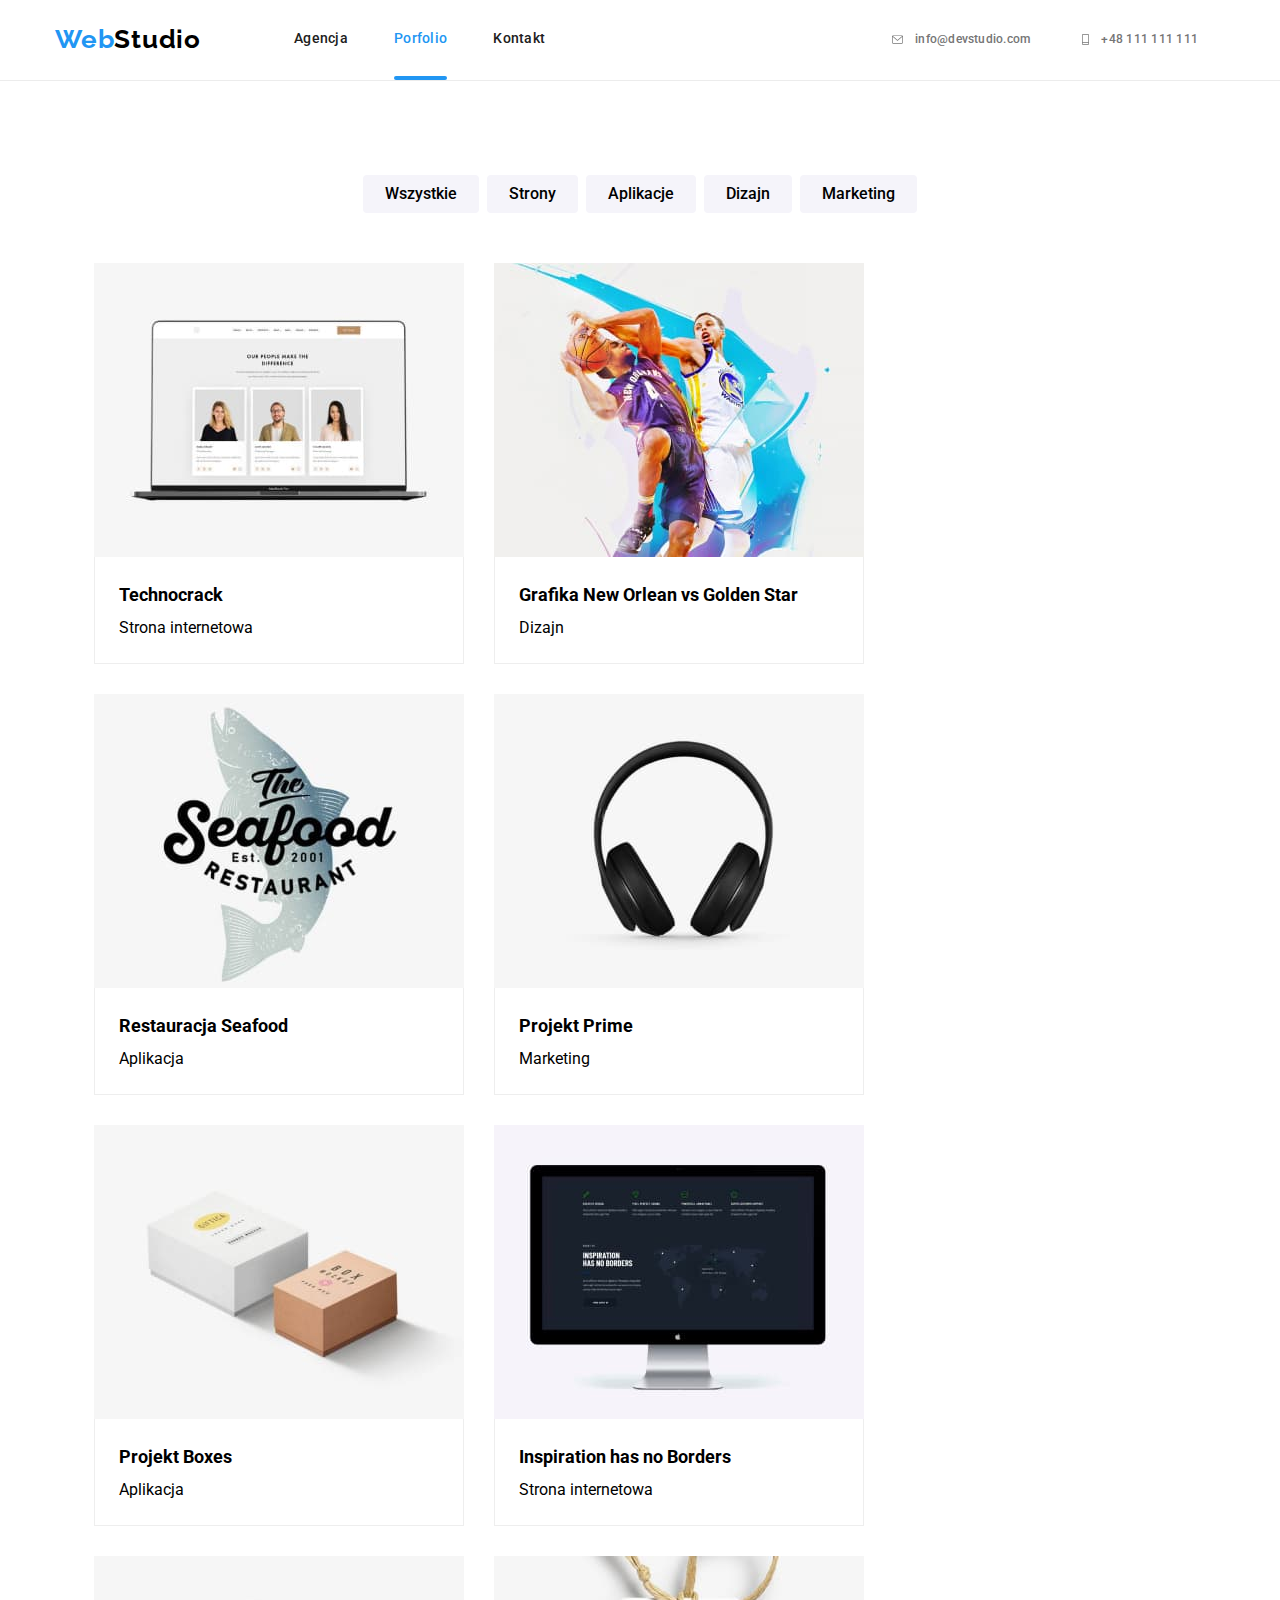
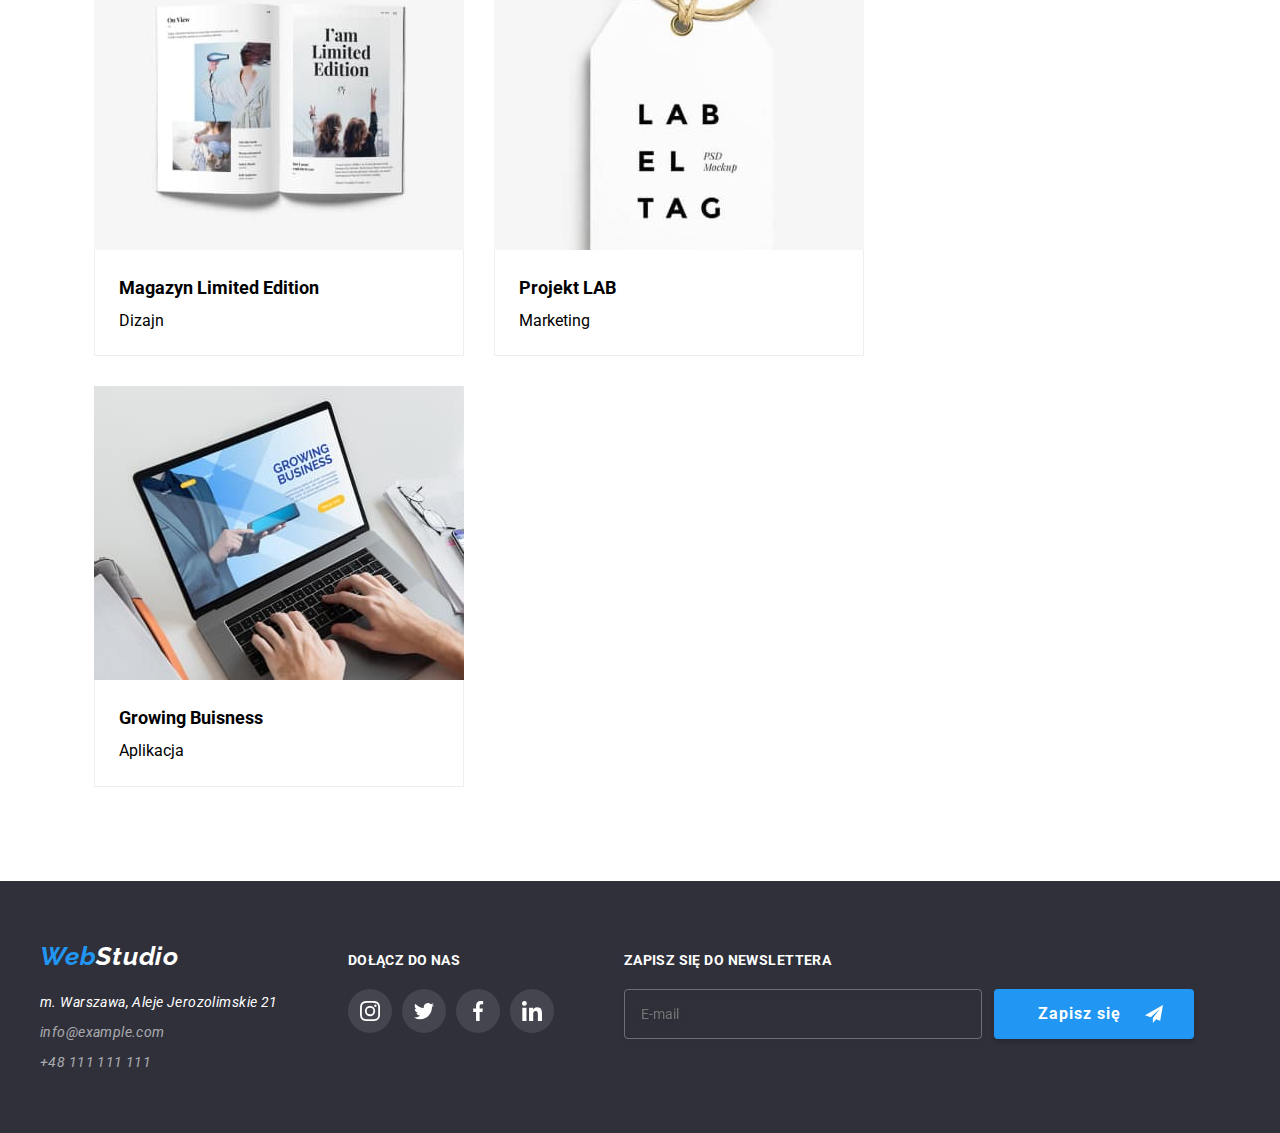
==== commit 0588a336: "task completed before self checking criteria" ====
--- a/portfolio.html
+++ b/portfolio.html
@@ -25,22 +25,20 @@
           >
           <nav class="header__nav">
             <a href="./index.html" class="link">Agencja</a>
-            <a href="./portfolio.html" class="link header--current-page"
-              >Porfolio</a
-            >
+            <a href="./portfolio.html" class="link header--current-page">Porfolio</a>
             <a href="" class="link">Kontakt</a>
           </nav>
         </div>
         <div class="header__contact-block">
-          <a href="mailto:info@devstudio.com" class="link header__contact">
-            <svg width="19" height="15" class="icon">
+          <a href="mailto:info@devstudio.com" class="link header__contact header__contact--margin-bottom">
+            <svg width="15" height="11" class="icon">
               <use href="./images/icons.svg#icon-envelope"></use>
             </svg>
             info@devstudio.com
           </a>
 
           <a href="tel:+48111111111" class="link header__contact">
-            <svg width="13" height="19" class="icon">
+            <svg width="11" height="15" class="icon">
               <use href="./images/icons.svg#icon-smartphone"></use>
             </svg>
             +48 111 111 111
@@ -93,10 +91,17 @@
               <a href="" class="link grid__link">
                 <figure class="grid__card">
                   <img
-                    src="images/technocrack.jpg"
+                    src="./images/technocrack.jpg"
                     alt="Laptop wyświetlający stronę internetową Technocrack"
-                    width="370"
-                    height="294"
+                    srcset="
+                    ./images/technocrack.jpg 450w,
+                    ./images/technocrack@2x.jpg 900w,
+                    ./images/technocrack-768.jpg 354w,
+                    ./images/technocrack-768@2x.jpg 708w,
+                    ./images/technocrack-1200.jpg 370w,
+                    ./images/technocrack-1200@2x.jpg 740w
+                    "
+                    sizes="(min-width: 1200px) 370px, (min-width: 768px) 354px, 450px"
                   />
                   <div class="grid__image-description">
                     Technocrack jest popularną platformą wykorzystywaną do
@@ -115,10 +120,17 @@
               <a href="" class="link grid__link">
                 <figure class="grid__card">
                   <img
-                    src="images/basketballGraphics.jpg"
+                    src="./images/basketballGraphics.jpg"
                     alt="Grafika grających przeciwko sobie koszykarza New Orlean przeciwko koszykarza Golden Star"
-                    width="370"
-                    height="294"
+                    srcset="
+                    ./images/basketballGraphics.jpg 450w,
+                    ./images/basketballGraphics@2x.jpg 900w,
+                    ./images/basketballGraphics-768.jpg 354w,
+                    ./images/basketballGraphics-768@2x.jpg 708w,
+                    ./images/basketballGraphics-1200.jpg 370w,
+                    ./images/basketballGraphics-1200@2x.jpg 740w
+                    "
+                    sizes="(min-width: 1200px) 370px, (min-width: 768px) 354px, 450px"
                   />
                   <div class="grid__image-description">
                     Technocrack jest popularną platformą wykorzystywaną do
@@ -139,10 +151,17 @@
               <a href="" class="link grid__link">
                 <figure class="grid__card">
                   <img
-                    src="images/restaurantSeaFood.jpg"
+                    src="./images/restaurantSeaFood.jpg"
                     alt="Logo restauracji Seafood"
-                    width="370"
-                    height="294"
+                    srcset="
+                    ./images/restaurantSeaFood.jpg 450w,
+                    ./images/restaurantSeaFood@2x.jpg 900w,
+                    ./images/restaurantSeaFood-768.jpg 354w,
+                    ./images/restaurantSeaFood-768@2x.jpg 708w,
+                    ./images/restaurantSeaFood-1200.jpg 370w,
+                    ./images/restaurantSeaFood-1200@2x.jpg 740w
+                    "
+                    sizes="(min-width: 1200px) 370px, (min-width: 768px) 354px, 450px"
                   />
                   <div class="grid__image-description">
                     Technocrack jest popularną platformą wykorzystywaną do
@@ -161,10 +180,17 @@
               <a href="" class="link grid__link">
                 <figure class="grid__card">
                   <img
-                    src="images/primeProject.jpg"
+                    src="./images/primeProject.jpg"
                     alt="Słuchawki nauszne"
-                    width="370"
-                    height="294"
+                    srcset="
+                    ./images/primeProject.jpg 450w,
+                    ./images/primeProject@2x.jpg 900w,
+                    ./images/primeProject-768.jpg 354w,
+                    ./images/primeProject-768@2x.jpg 708w,
+                    ./images/primeProject-1200.jpg 370w,
+                    ./images/primeProject-1200@2x.jpg 740w
+                    "
+                    sizes="(min-width: 1200px) 370px, (min-width: 768px) 354px, 450px"
                   />
                   <div class="grid__image-description">
                     Technocrack jest popularną platformą wykorzystywaną do
@@ -183,10 +209,17 @@
               <a href="" class="link grid__link">
                 <figure class="grid__card">
                   <img
-                    src="images/boxesProject.jpg"
+                    src="./images/boxesProject.jpg"
                     alt="Białe pudełko z logiem Giftica leży obok mniejszego, jasnobrązowego pudełka z logiem Box Mockup"
-                    width="370"
-                    height="294"
+                    srcset="
+                    ./images/boxesProject.jpg 450w,
+                    ./images/boxesProject@2x.jpg 900w,
+                    ./images/boxesProject-768.jpg 354w,
+                    ./images/boxesProject-768@2x.jpg 708w,
+                    ./images/boxesProject-1200.jpg 370w,
+                    ./images/boxesProject-1200@2x.jpg 740w
+                    "
+                    sizes="(min-width: 1200px) 370px, (min-width: 768px) 354px, 450px"
                   />
                   <div class="grid__image-description">
                     Technocrack jest popularną platformą wykorzystywaną do
@@ -205,10 +238,17 @@
               <a href="" class="link grid__link">
                 <figure class="grid__card">
                   <img
-                    src="images/inspirationWebside.jpg"
+                    src="./images/inspirationWebside.jpg"
                     alt="Komputer All in One firmy Apple wyświetlający stronę internetową Inspiration has no Borders"
-                    width="370"
-                    height="294"
+                    srcset="
+                    ./images/inspirationWebside.jpg 450w,
+                    ./images/inspirationWebside@2x.jpg 900w,
+                    ./images/inspirationWebside-768.jpg 354w,
+                    ./images/inspirationWebside-768@2x.jpg 708w,
+                    ./images/inspirationWebside-1200.jpg 370w,
+                    ./images/inspirationWebside-1200@2x.jpg 740w
+                    "
+                    sizes="(min-width: 1200px) 370px, (min-width: 768px) 354px, 450px"
                   />
                   <div class="grid__image-description">
                     Technocrack jest popularną platformą wykorzystywaną do
@@ -227,10 +267,17 @@
               <a href="" class="link grid__link">
                 <figure class="grid__card">
                   <img
-                    src="images/LE-Magazine.jpg"
+                    src="./images/LE-Magazine.jpg"
                     alt="Otwarte czasopismo z nagłówkiem I am Limited Edition"
-                    width="370"
-                    height="294"
+                    srcset="
+                    ./images/LE-Magazine.jpg 450w,
+                    ./images/LE-Magazine@2x.jpg 900w,
+                    ./images/LE-Magazine-768.jpg 354w,
+                    ./images/LE-Magazine-768@2x.jpg 708w,
+                    ./images/LE-Magazine-1200.jpg 370w,
+                    ./images/LE-Magazine-1200@2x.jpg 740w
+                    "
+                    sizes="(min-width: 1200px) 370px, (min-width: 768px) 354px, 450px"
                   />
                   <div class="grid__image-description">
                     Technocrack jest popularną platformą wykorzystywaną do
@@ -249,10 +296,17 @@
               <a href="" class="link grid__link">
                 <figure class="grid__card">
                   <img
-                    src="images/labProject.jpg"
+                    src="./images/labProject.jpg"
                     alt="Etykieta z napisem Label Tag"
-                    width="370"
-                    height="294"
+                    srcset="
+                    ./images/labProject.jpg 450w,
+                    ./images/labProject@2x.jpg 900w,
+                    ./images/labProject-768.jpg 354w,
+                    ./images/labProject-768@2x.jpg 708w,
+                    ./images/labProject-1200.jpg 370w,
+                    ./images/labProject-1200@2x.jpg 740w
+                    "
+                    sizes="(min-width: 1200px) 370px, (min-width: 768px) 354px, 450px"
                   />
                   <div class="grid__image-description">
                     Technocrack jest popularną platformą wykorzystywaną do
@@ -271,10 +325,17 @@
               <a href="" class="link grid__link">
                 <figure class="grid__card">
                   <img
-                    src="images/buisnessesApp.jpg"
+                    src="./images/buisnessesApp.jpg"
                     alt="Człowiek korzystający z aplikacji Growing Buisness na laptopie"
-                    width="370"
-                    height="294"
+                    srcset="
+                    ./images/buisnessesApp.jpg 450w,
+                    ./images/buisnessesApp@2x.jpg 900w,
+                    ./images/buisnessesApp-768.jpg 354w,
+                    ./images/buisnessesApp-768@2x.jpg 708w,
+                    ./images/buisnessesApp-1200.jpg 370w,
+                    ./images/buisnessesApp-1200@2x.jpg 740w
+                    "
+                    sizes="(min-width: 1200px) 370px, (min-width: 768px) 354px, 450px"
                   />
                   <div class="grid__image-description">
                     Technocrack jest popularną platformą wykorzystywaną do
--- a/css/main.min.css
+++ b/css/main.min.css
@@ -1 +1 @@
-body{font-family:"Roboto",sans-serif;color:#212121}ul{list-style:none;padding:0;margin:0}h1,h2,h3,p,figure{margin:0;padding:0}.section{padding:60px 15px}@media screen and (min-width: 1200px){.section{padding:94px}}.container{width:100%;margin:0 auto}@media screen and (min-width: 1200px){.container{max-width:1200px}}.list{display:-webkit-box;display:-ms-flexbox;display:flex;-ms-flex-wrap:wrap;flex-wrap:wrap}.logo{font-family:"Raleway",sans-serif;font-weight:700;font-size:24px;line-height:1.16;letter-spacing:.03em}.logo--blue-web{color:#2196f3}@media screen and (min-width: 1200px){.logo{font-size:26px;line-height:1.19}}.icon{fill:currentColor}.button{cursor:pointer;outline:none;border-radius:4px;border:none;-webkit-transition-property:color,background,-webkit-box-shadow;transition-property:color,background,-webkit-box-shadow;transition-property:color,background,box-shadow;transition-property:color,background,box-shadow,-webkit-box-shadow;-webkit-transition-duration:250ms;transition-duration:250ms;-webkit-transition-timing-function:cubic-bezier(0.4, 0, 0.2, 1);transition-timing-function:cubic-bezier(0.4, 0, 0.2, 1)}.button:hover,.button:focus{-webkit-box-shadow:0px 4px 4px rgba(0,0,0,.15);box-shadow:0px 4px 4px rgba(0,0,0,.15)}.link{outline:none;text-decoration:none;color:#212121;-webkit-transition:color 250ms cubic-bezier(0.4, 0, 0.2, 1);transition:color 250ms cubic-bezier(0.4, 0, 0.2, 1)}.link:hover,.link:focus{color:#2196f3}.socials{display:-webkit-box;display:-ms-flexbox;display:flex;-ms-flex-wrap:nowrap;flex-wrap:nowrap;gap:10px;padding-top:16px;padding-bottom:30px;-webkit-box-pack:center;-ms-flex-pack:center;justify-content:center;-webkit-box-align:center;-ms-flex-align:center;align-items:center}.socials__icon{color:#afb1b8;display:-webkit-box;display:-ms-flexbox;display:flex;-webkit-box-pack:center;-ms-flex-pack:center;justify-content:center;-webkit-box-align:center;-ms-flex-align:center;align-items:center;width:44px;height:44px;border-radius:50%;-webkit-transition-property:color,background-color;transition-property:color,background-color;-webkit-transition-duration:250ms;transition-duration:250ms;-webkit-transition-timing-function:cubic-bezier(0.4, 0, 0.2, 1);transition-timing-function:cubic-bezier(0.4, 0, 0.2, 1)}.socials__icon:hover,.socials__icon:focus{background-color:#2196f3;color:#fff}.header{font-weight:500;font-size:14px;line-height:1.14;letter-spacing:.02em;border-bottom:1px solid #ececec;position:static}.header__container{display:-webkit-box;display:-ms-flexbox;display:flex;-webkit-box-pack:justify;-ms-flex-pack:justify;justify-content:space-between;-webkit-box-align:center;-ms-flex-align:center;align-items:center;padding:10px 15px}@media screen and (min-width: 1200px){.header__container{padding-top:24px;padding-bottom:25px}}.header__navLogo{display:-webkit-box;display:-ms-flexbox;display:flex;-webkit-box-pack:center;-ms-flex-pack:center;justify-content:center;-webkit-box-align:center;-ms-flex-align:center;align-items:center;-ms-flex-wrap:nowrap;flex-wrap:nowrap;gap:93px}.header__logo{color:#000}.header__logo:hover,.header__logo:focus{color:#000}.header__nav{display:none}@media(min-width: 768px){.header__nav{display:-webkit-box;display:-ms-flexbox;display:flex;-webkit-box-align:center;-ms-flex-align:center;align-items:center;gap:46px}}.header--current-page{position:relative;display:block;color:#2196f3}.header--current-page:visited{color:#2196f3}@media(min-width: 768px){.header--current-page::after{content:"";position:absolute;height:4px;top:45px;left:0;right:0;background-color:#2196f3;border-radius:2px}}.header__contact-block{display:none}@media(min-width: 768px){.header__contact-block{display:-webkit-box;display:-ms-flexbox;display:flex;-ms-flex-wrap:nowrap;flex-wrap:nowrap;gap:50px;padding-right:27px}}.header__contact{color:#757575;display:-webkit-box;display:-ms-flexbox;display:flex;-ms-flex-wrap:nowrap;flex-wrap:nowrap;-webkit-box-align:center;-ms-flex-align:center;align-items:center;gap:10px}.header__menu{visibility:hidden;position:fixed;top:0;left:0;width:100vw;height:100vh;padding:48px 40px;background-color:#fff;z-index:10;display:-webkit-box;display:-ms-flexbox;display:flex;-webkit-box-orient:vertical;-webkit-box-direction:normal;-ms-flex-direction:column;flex-direction:column;-webkit-box-pack:justify;-ms-flex-pack:justify;justify-content:space-between;-webkit-transform:translateX(100%);transform:translateX(100%);-webkit-transition-property:visibility,-webkit-transform;transition-property:visibility,-webkit-transform;transition-property:transform,visibility;transition-property:transform,visibility,-webkit-transform;-webkit-transition-duration:250ms;transition-duration:250ms;-webkit-transition-timing-function:cubic-bezier(0.4, 0, 0.2, 1);transition-timing-function:cubic-bezier(0.4, 0, 0.2, 1)}.header__menu--open{visibility:visible;-webkit-transform:translateX(0);transform:translateX(0)}.header__menu-button{cursor:pointer;outline:none;margin:0;padding:0;background-color:rgba(0,0,0,0);color:#000;border:none}.header__menu-button:hover,.header__menu-button:focus{color:#2196f3}.header__menu-button--close{position:absolute;top:16px;right:16px}@media(min-width: 768px){.header__menu-button{display:none}}.header__menu-nav{font-weight:500;font-size:40px;line-height:1.17;letter-spacing:.02em;display:-webkit-box;display:-ms-flexbox;display:flex;-ms-flex-wrap:nowrap;flex-wrap:nowrap;-webkit-box-orient:vertical;-webkit-box-direction:normal;-ms-flex-direction:column;flex-direction:column;gap:36px}.header__menu-contact-block{display:-webkit-box;display:-ms-flexbox;display:flex;-webkit-box-orient:vertical;-webkit-box-direction:normal;-ms-flex-direction:column;flex-direction:column;-webkit-box-pack:center;-ms-flex-pack:center;justify-content:center;gap:32px}.header__menu-phone{font-weight:500;font-size:34px;line-height:1.17;letter-spacing:.02em;color:#2196f3}.header__menu-email{font-weight:500;font-size:24px;line-height:1.16;letter-spacing:.02em;color:#757575}.header__menu-socials{display:-webkit-box;display:-ms-flexbox;display:flex;-ms-flex-wrap:wrap;flex-wrap:wrap;font-weight:500;font-size:18px;line-height:1.22;letter-spacing:.02em;padding-top:32px}.header__menu-socials-link{color:#2196f3}.header__menu-socials .link:nth-last-of-type(n + 2){padding-right:10px;border-right:1px solid rgba(33,33,33,.2)}.header__menu-socials .link:nth-of-type(n + 2){padding-left:10px}.studio-main{background-color:#2f303a;color:#fff;text-align:center;margin:0 auto;width:100%}.studio-main--background{width:100%;background:-webkit-gradient(linear, left bottom, left top, from(rgba(47, 48, 58, 0.4)), to(rgba(47, 48, 58, 0.4))),url(../images/background-main480.jpg),no-repeat,center,480px;background:linear-gradient(to top, rgba(47, 48, 58, 0.4), rgba(47, 48, 58, 0.4)),url(../images/background-main480.jpg),no-repeat,center,480px}@media screen and (min-width: 1200px){.studio-main--background{background:-webkit-gradient(linear, left bottom, left top, from(rgba(47, 48, 58, 0.4)), to(rgba(47, 48, 58, 0.4))),url(../images/background-main1200.jpg),no-repeat,center,1600px;background:linear-gradient(to top, rgba(47, 48, 58, 0.4), rgba(47, 48, 58, 0.4)),url(../images/background-main1200.jpg),no-repeat,center,1600px}}.studio-main__header{font-weight:900;font-size:26px;line-height:1.61;text-align:center;letter-spacing:.06em;text-transform:uppercase;margin:0 auto;margin-bottom:30px}@media screen and (min-width: 1200px){.studio-main__header{font-size:44px;line-height:1.36;width:696px}}.studio-main__container{width:100vw;padding:118px 57px}@media screen and (min-width: 1200px){.studio-main__container{text-align:center;padding:200px 0}}.studio-main__button{width:200px;height:50px;color:#fff;background:#2196f3;text-align:center;font-weight:700;font-size:16px;line-height:1.87;letter-spacing:.06em;padding:10px}.studio-main__button:hover,.studio-main__button:focus{color:#2196f3;background:#fff}.work__container{display:-webkit-box;display:-ms-flexbox;display:flex;-webkit-box-orient:vertical;-webkit-box-direction:normal;-ms-flex-direction:column;flex-direction:column;-webkit-box-pack:center;-ms-flex-pack:center;justify-content:center;-webkit-box-align:center;-ms-flex-align:center;align-items:center}.work__lorem-list{display:-webkit-box;display:-ms-flexbox;display:flex;gap:30px}.work__lorem-list-item{width:100%}@media screen and (min-width: 1200px){.work__lorem-list-item{width:270px}}.work__lorem-title{font-weight:700;font-size:14px;line-height:1.14;letter-spacing:.03em;text-transform:uppercase;margin-top:30px;margin-bottom:10px}@media screen and (max-width: 480px){.work__lorem-title{text-align:center}}.work__lorem-description{color:#757575;font-size:14px;line-height:1.71;letter-spacing:.03em;margin-left:0}.work__icon-block{width:100%;height:120px;background-color:#f5f4fa;border-radius:4px;text-align:center;padding-top:25px}@media screen and (min-width: 1200px){.work__icon-block{width:270px}}.work__work-header{display:none}@media screen and (min-width: 1200px){.work__work-header{display:block;font-size:36px;line-height:1.16;text-align:center;letter-spacing:.03em;margin-bottom:50px;margin-top:94px}}.work__work-list{display:none}@media screen and (min-width: 1200px){.work__work-list{display:-webkit-box;display:-ms-flexbox;display:flex;gap:30px}}.work__work-list-item{height:294px;position:relative;text-align:center}.work__work-image-description{display:-webkit-box;display:-ms-flexbox;display:flex;-webkit-box-pack:center;-ms-flex-pack:center;justify-content:center;-webkit-box-align:center;-ms-flex-align:center;align-items:center;position:absolute;bottom:0;width:100%;height:70px;font-style:normal;font-weight:700;font-size:14px;line-height:16px;letter-spacing:.03em;text-transform:uppercase;color:#fff;background:rgba(47,48,58,.8)}.team{background:#f5f4fa}.team__header{font-size:28px;line-height:1.17;text-align:center;letter-spacing:.03em;margin-bottom:30px}@media screen and (min-width: 1200px){.team__header{font-size:36px;line-height:1.16;margin-bottom:50px}}.team__list{display:-webkit-box;display:-ms-flexbox;display:flex;gap:30px}@media screen and (max-width: 480px){.team__list-item{width:100%}}.team__card{display:-webkit-box;display:-ms-flexbox;display:flex;-webkit-box-orient:vertical;-webkit-box-direction:normal;-ms-flex-direction:column;flex-direction:column;-webkit-box-pack:center;-ms-flex-pack:center;justify-content:center;border-radius:0px 0px 4px 4px;-webkit-box-shadow:0px 1px 3px rgba(0,0,0,.12),0px 1px 1px rgba(0,0,0,.14),0px 2px 1px rgba(0,0,0,.2);box-shadow:0px 1px 3px rgba(0,0,0,.12),0px 1px 1px rgba(0,0,0,.14),0px 2px 1px rgba(0,0,0,.2)}.team__card-description{background:#fff;padding-top:30px;border-radius:0px 0px 4px 4px}.team__card-name{font-weight:500;font-size:16px;line-height:1.18;text-align:center;letter-spacing:.03em;margin-bottom:10px}.team__card-job{font-size:16px;color:#757575;line-height:1.18;text-align:center;letter-spacing:.03em}.clients__header{font-weight:700;font-size:28px;line-height:1.17;text-align:center;letter-spacing:.03em;padding-bottom:30px}@media screen and (min-width: 1200px){.clients__header{font-size:36px;line-height:1.16;padding-bottom:50px}}.clients__list{gap:30px}@media screen and (max-width: 480px){.clients__list-item{-ms-flex-preferred-size:calc((100% - 30px)/2);flex-basis:calc((100% - 30px)/2)}}.clients__logo{width:100%;height:92px;border:solid 1px;border-color:#afb1b8;border-radius:4px;display:-webkit-box;display:-ms-flexbox;display:flex;-webkit-box-pack:center;-ms-flex-pack:center;justify-content:center;-webkit-box-align:center;-ms-flex-align:center;align-items:center;color:#afb1b8;-webkit-transition-property:border-color,color;transition-property:border-color,color;-webkit-transition-duration:250ms;transition-duration:250ms;-webkit-transition-timing-function:cubic-bezier(0.4, 0, 0.2, 1);transition-timing-function:cubic-bezier(0.4, 0, 0.2, 1)}@media screen and (min-width: 1200px){.clients__logo{width:170px}}.clients__logo:hover,.clients__logo:focus{color:#2196f3;border-color:#2196f3}.footer{background:#2f303a;color:#fff;font-size:14px;line-height:1.5;letter-spacing:.03em}.footer__container{display:-webkit-box;display:-ms-flexbox;display:flex;-ms-flex-wrap:nowrap;flex-wrap:nowrap;-webkit-box-orient:vertical;-webkit-box-direction:normal;-ms-flex-direction:column;flex-direction:column;gap:60px;-webkit-box-pack:center;-ms-flex-pack:center;justify-content:center;-webkit-box-align:center;-ms-flex-align:center;align-items:center;padding:60px 15px}@media screen and (min-width: 1200px){.footer__container{-webkit-box-orient:horizontal;-webkit-box-direction:normal;-ms-flex-direction:row;flex-direction:row;-webkit-box-pack:start;-ms-flex-pack:start;justify-content:flex-start;-webkit-box-align:baseline;-ms-flex-align:baseline;align-items:baseline;gap:70px;padding:60px 0}}.footer__logo,.footer__logo:hover,.footer__logo:focus{color:#fff;padding-bottom:20px}.footer__list{display:-webkit-box;display:-ms-flexbox;display:flex;-webkit-box-orient:vertical;-webkit-box-direction:normal;-ms-flex-direction:column;flex-direction:column;gap:9px}.footer__list-item{text-align:center}@media screen and (min-width: 1200px){.footer__list-item{text-align:left}}.footer__list--margin-bottom{margin-bottom:11px}.footer__contacts{color:rgba(255,255,255,.6)}.footer__connections{text-align:center}@media screen and (min-width: 1200px){.footer__connections{text-align:left}}.footer__connections-header{font-style:normal;font-weight:700;font-size:14px;line-height:1.14;letter-spacing:.03em;text-transform:uppercase}.footer__socials{padding:0;padding-top:20px}.footer__socials-icon{background-color:rgba(255,255,255,.1);color:#fff}.footer__newsletter{text-align:center}@media screen and (max-width: 480px){.footer__newsletter{width:100%}}@media screen and (min-width: 1200px){.footer__newsletter{text-align:left}}.footer__newsletter-header{font-weight:700;font-size:14px;line-height:1.14;letter-spacing:.03em;text-transform:uppercase;margin-bottom:20px}.footer__form{text-align:center}@media screen and (min-width: 1200px){.footer__form{display:-webkit-box;display:-ms-flexbox;display:flex;-ms-flex-wrap:nowrap;flex-wrap:nowrap;gap:12px}}.footer__form-field{width:100%;height:50px;padding:15px 16px;color:rgba(255,255,255,.6);margin-bottom:20px;background-color:rgba(0,0,0,0);border:1px solid rgba(255,255,255,.3);-webkit-filter:drop-shadow(0px 4px 4px rgba(0, 0, 0, 0.15));filter:drop-shadow(0px 4px 4px rgba(0, 0, 0, 0.15));border-radius:4px}@media screen and (min-width: 1200px){.footer__form-field{width:358px}}.footer__form-button{display:-webkit-inline-box;display:-ms-inline-flexbox;display:inline-flex;-ms-flex-wrap:nowrap;flex-wrap:nowrap;-webkit-box-align:center;-ms-flex-align:center;align-items:center;-webkit-box-pack:center;-ms-flex-pack:center;justify-content:center;gap:24px;width:200px;height:50px;padding:10px 42px;padding-right:28px;background-color:#2196f3;-webkit-box-shadow:0px 4px 4px rgba(0,0,0,.15);box-shadow:0px 4px 4px rgba(0,0,0,.15);font-weight:700;font-size:16px;line-height:1.875;text-align:center;letter-spacing:.06em;color:#fff}.footer__form-button:hover,.footer__form-button:focus{background-color:#fff;color:#2196f3}.backdrop{display:-webkit-box;display:-ms-flexbox;display:flex;position:fixed;opacity:1;left:0;top:0;right:0;bottom:0;width:100vw;height:100vh;background-color:rgba(0,0,0,.2);-webkit-transition-property:opacity 1s ease-in-out 50ms;transition-property:opacity 1s ease-in-out 50ms}.is-hidden{opacity:0;visibility:hidden;pointer-events:none;-webkit-transition-property:opacity,visibility;transition-property:opacity,visibility;-webkit-transition-delay:50ms;transition-delay:50ms;-webkit-transition-duration:1s;transition-duration:1s;-webkit-transition-timing-function:ease-in-out;transition-timing-function:ease-in-out}.is-hidden .modal{scale:0;-webkit-transition-property:scale;transition-property:scale;-webkit-transition-delay:50ms;transition-delay:50ms;-webkit-transition-duration:1s;transition-duration:1s;-webkit-transition-timing-function:ease-in-out;transition-timing-function:ease-in-out}.modal{scale:1;opacity:1;margin:auto;width:calc(100% - 30px);height:609px;background:#fff;-webkit-box-shadow:0px 1px 3px rgba(0,0,0,.12),0px 1px 1px rgba(0,0,0,.14),0px 2px 1px rgba(0,0,0,.2);box-shadow:0px 1px 3px rgba(0,0,0,.12),0px 1px 1px rgba(0,0,0,.14),0px 2px 1px rgba(0,0,0,.2);border-radius:4px;-webkit-transition-property:opacity,scale;transition-property:opacity,scale;-webkit-transition-delay:50ms;transition-delay:50ms;-webkit-transition-duration:1s;transition-duration:1s;-webkit-transition-timing-function:ease-in-out;transition-timing-function:ease-in-out}@media screen and (min-width: 1200px){.modal{width:528px;height:581px}}.modal__button--close{position:relative;left:calc(100% - 38px);top:8px;width:30px;height:30px;background-color:rgba(0,0,0,0);border:1px solid rgba(0,0,0,.1);border-radius:50%;-webkit-box-shadow:none;box-shadow:none;padding:0}.modal__button--send{width:200px;height:50px;background-color:#2196f3;-webkit-box-shadow:0px 4px 4px rgba(0,0,0,.15);box-shadow:0px 4px 4px rgba(0,0,0,.15);border:0;border-radius:4px;font-weight:700;font-size:16px;line-height:1.875;text-align:center;letter-spacing:.06em;color:#fff;-webkit-transition-property:color,background-color;transition-property:color,background-color;-webkit-transition-duration:250ms;transition-duration:250ms;-webkit-transition-timing-function:cubic-bezier(0.4, 0, 0.2, 1);transition-timing-function:cubic-bezier(0.4, 0, 0.2, 1)}.modal__button--send:hover,.modal__button--send:focus{background-color:#fff;color:#2196f3}.modal__form{position:absolute;bottom:0;width:100%;height:calc(100% - 40px);display:-webkit-box;display:-ms-flexbox;display:flex;-ms-flex-wrap:wrap;flex-wrap:wrap;-webkit-box-pack:center;-ms-flex-pack:center;justify-content:center;-webkit-box-align:stretch;-ms-flex-align:stretch;align-items:stretch;padding:40px;padding-top:0}.modal__header{font-weight:700;font-size:20px;line-height:1.15;text-align:center;letter-spacing:.03em}.modal__fields-block{width:100%;display:-webkit-box;display:-ms-flexbox;display:flex;-webkit-box-orient:vertical;-webkit-box-direction:normal;-ms-flex-direction:column;flex-direction:column;-webkit-box-pack:center;-ms-flex-pack:center;justify-content:center;-webkit-box-align:stretch;-ms-flex-align:stretch;align-items:stretch;margin-top:12px;margin-bottom:10px}.modal__fields-header{margin-bottom:4px;font-size:12px;line-height:1.16;letter-spacing:.01em;color:#757575}.modal__field{position:relative}.modal__field-input{display:block;-webkit-box-sizing:border-box;box-sizing:border-box;height:40px;outline:none;padding:11px 0;padding-left:42px;margin-bottom:10px;width:100%;border:1px solid rgba(33,33,33,.2);border-radius:4px;color:#000;-webkit-transition-property:border-color,color;transition-property:border-color,color;-webkit-transition-duration:250ms;transition-duration:250ms;-webkit-transition-timing-function:cubic-bezier(0.4, 0, 0.2, 1);transition-timing-function:cubic-bezier(0.4, 0, 0.2, 1)}.modal__field-input:focus-within,.modal__field-input:focus-within+.icon{border-color:#2196f3;color:#2196f3;fill:#2196f3;-webkit-transition-property:border-color,fill;transition-property:border-color,fill;-webkit-transition-duration:250ms;transition-duration:250ms;-webkit-transition-timing-function:cubic-bezier(0.4, 0, 0.2, 1);transition-timing-function:cubic-bezier(0.4, 0, 0.2, 1)}.modal__field-icon{position:absolute;top:11px;left:12px}.modal__field-textarea{height:120px;padding:12px 16px;resize:none;font-size:12px}.modal__field-textarea::-webkit-input-placeholder{font-size:12px;line-height:14px;letter-spacing:.01em;color:rgba(117,117,117,.5)}.modal__field-textarea::-moz-placeholder{font-size:12px;line-height:14px;letter-spacing:.01em;color:rgba(117,117,117,.5)}.modal__field-textarea:-ms-input-placeholder{font-size:12px;line-height:14px;letter-spacing:.01em;color:rgba(117,117,117,.5)}.modal__field-textarea::-ms-input-placeholder{font-size:12px;line-height:14px;letter-spacing:.01em;color:rgba(117,117,117,.5)}.modal__field-textarea::placeholder{font-size:12px;line-height:14px;letter-spacing:.01em;color:rgba(117,117,117,.5)}.modal__terms{display:-webkit-inline-box;display:-ms-inline-flexbox;display:inline-flex;-webkit-box-align:center;-ms-flex-align:center;align-items:center;margin-bottom:30px}.modal__terms-header{position:relative;font-size:12px;line-height:1.16;letter-spacing:.03em;color:#757575;padding-left:23px}@media screen and (min-width: 1200px){.modal__terms-header{font-size:14px;line-height:1.71}}.modal__terms-checkbox{display:none}.modal__terms-icon--checked{position:absolute;opacity:0;-webkit-transition-property:opacity;transition-property:opacity;-webkit-transition-duration:250ms;transition-duration:250ms;-webkit-transition-timing-function:cubic-bezier(0.4, 0, 0.2, 1);transition-timing-function:cubic-bezier(0.4, 0, 0.2, 1)}.modal__terms-icon--unchecked{position:absolute;opacity:1;-webkit-transition-property:opacity;transition-property:opacity;-webkit-transition-duration:250ms;transition-duration:250ms;-webkit-transition-timing-function:cubic-bezier(0.4, 0, 0.2, 1);transition-timing-function:cubic-bezier(0.4, 0, 0.2, 1)}.modal__terms input[type=checkbox]:checked+svg+.modal__terms-icon--unchecked{opacity:0;-webkit-transition-property:opacity;transition-property:opacity;-webkit-transition-duration:250ms;transition-duration:250ms;-webkit-transition-timing-function:cubic-bezier(0.4, 0, 0.2, 1);transition-timing-function:cubic-bezier(0.4, 0, 0.2, 1)}.modal__terms input[type=checkbox]:checked+.modal__terms-icon--checked{opacity:1;-webkit-transition-property:opacity;transition-property:opacity;-webkit-transition-duration:250ms;transition-duration:250ms;-webkit-transition-timing-function:cubic-bezier(0.4, 0, 0.2, 1);transition-timing-function:cubic-bezier(0.4, 0, 0.2, 1)}.modal__terms-link{color:#2196f3}.portfolio__buttons{display:-webkit-box;display:-ms-flexbox;display:flex;-ms-flex-wrap:wrap;flex-wrap:wrap;-webkit-box-pack:start;-ms-flex-pack:start;justify-content:flex-start;gap:8px}@media screen and (min-width: 1200px){.portfolio__buttons{-ms-flex-wrap:nowrap;flex-wrap:nowrap;-webkit-box-pack:center;-ms-flex-pack:center;justify-content:center}}@media screen and (max-width: 480px){.portfolio__buttons li:nth-of-type(3n + 1){display:-webkit-box;display:-ms-flexbox;display:flex;-webkit-box-pack:center;-ms-flex-pack:center;justify-content:center;-webkit-box-align:center;-ms-flex-align:center;align-items:center;width:103px;height:38px}.portfolio__buttons li:nth-of-type(3n + 2){display:-webkit-box;display:-ms-flexbox;display:flex;-webkit-box-pack:center;-ms-flex-pack:center;justify-content:center;-webkit-box-align:center;-ms-flex-align:center;align-items:center;width:130px;height:38px}.portfolio__buttons li:nth-of-type(3n + 3){display:-webkit-box;display:-ms-flexbox;display:flex;-webkit-box-pack:center;-ms-flex-pack:center;justify-content:center;-webkit-box-align:center;-ms-flex-align:center;align-items:center;width:145px;height:38px;margin-bottom:7px}}.portfolio__buttons-item{background-color:#f5f4fa;width:100%;height:100%;font-weight:500;font-size:16px;line-height:1.62;border:0;border-radius:4px;-webkit-transition-property:color,background-color,-webkit-box-shadow;transition-property:color,background-color,-webkit-box-shadow;transition-property:color,background-color,box-shadow;transition-property:color,background-color,box-shadow,-webkit-box-shadow;-webkit-transition-duration:250ms;transition-duration:250ms;-webkit-transition-timing-function:cubic-bezier(0.4, 0, 0.2, 1);transition-timing-function:cubic-bezier(0.4, 0, 0.2, 1)}@media screen and (min-width: 1200px){.portfolio__buttons-item{padding:6px 22px;margin-bottom:0}}.portfolio__buttons-item:hover,.portfolio__buttons-item:focus{background-color:#2196f3;color:#fff;-webkit-box-shadow:0px 3px 1px rgba(0,0,0,.1),0px 1px 2px rgba(0,0,0,.08),0px 2px 2px rgba(0,0,0,.12);box-shadow:0px 3px 1px rgba(0,0,0,.1),0px 1px 2px rgba(0,0,0,.08),0px 2px 2px rgba(0,0,0,.12)}.grid{padding-top:30px}@media screen and (min-width: 1200px){.grid{padding-top:50px}}.grid__list{display:-webkit-box;display:-ms-flexbox;display:flex;-ms-flex-wrap:wrap;flex-wrap:wrap;gap:30px}.grid__list-item{-ms-flex-preferred-size:100%;flex-basis:100%}@media screen and (min-width: 1200px){.grid__list-item{-ms-flex-preferred-size:calc((100% - 99px)/3);flex-basis:calc((100% - 99px)/3)}}.grid__card{display:-webkit-box;display:-ms-flexbox;display:flex;-webkit-box-orient:vertical;-webkit-box-direction:normal;-ms-flex-direction:column;flex-direction:column;-webkit-box-pack:center;-ms-flex-pack:center;justify-content:center;position:relative;overflow:hidden;-webkit-transition-property:color,-webkit-box-shadow;transition-property:color,-webkit-box-shadow;transition-property:color,box-shadow;transition-property:color,box-shadow,-webkit-box-shadow;-webkit-transition-duration:250ms;transition-duration:250ms;-webkit-transition-timing-function:cubic-bezier(0.4, 0, 0.2, 1);transition-timing-function:cubic-bezier(0.4, 0, 0.2, 1)}.grid__card-bottom{background-color:#fff;color:#000;padding:20px 23px;border:1px solid #eee;border-top:0;z-index:1}.grid__card-title{font-weight:700;font-size:18px;line-height:2}.grid__card-type{font-size:16px;line-height:1.87}.grid__link:hover .grid__card,.grid__link:focus .grid__card{color:#212121;-webkit-box-shadow:0px 1px 1px rgba(0,0,0,.12),0px 4px 4px rgba(0,0,0,.06),1px 4px 6px rgba(0,0,0,.16);box-shadow:0px 1px 1px rgba(0,0,0,.12),0px 4px 4px rgba(0,0,0,.06),1px 4px 6px rgba(0,0,0,.16)}.grid__image-description{display:-webkit-box;display:-ms-flexbox;display:flex;-webkit-box-align:center;-ms-flex-align:center;align-items:center;width:100%;height:294px;padding:77px 24px;background-color:rgba(33,150,243,.9);color:#fff;position:absolute;top:0;left:0;right:0;bottom:0;font-style:normal;font-size:18px;line-height:28px;letter-spacing:.03em;-webkit-transform:translateY(100%);transform:translateY(100%);-webkit-transition:-webkit-transform 250ms cubic-bezier(0.4, 0, 0.2, 1);transition:-webkit-transform 250ms cubic-bezier(0.4, 0, 0.2, 1);transition:transform 250ms cubic-bezier(0.4, 0, 0.2, 1);transition:transform 250ms cubic-bezier(0.4, 0, 0.2, 1), -webkit-transform 250ms cubic-bezier(0.4, 0, 0.2, 1)}@media screen and (min-width: 1200px){.grid__image-description{padding:49px 0;padding-left:24px;padding-right:45px}}.grid__link:hover .grid__image-description,.grid__link:focus .grid__image-description{-webkit-transform:translateY(0);transform:translateY(0)}/*# sourceMappingURL=main.min.css.map */+body{font-family:"Roboto",sans-serif;color:#212121}ul{list-style:none;padding:0;margin:0}h1,h2,h3,p,figure{margin:0;padding:0}.section{padding:60px 15px}@media screen and (min-width: 1200px){.section{padding:94px}}.container{width:100%;margin:0 auto}@media screen and (min-width: 1200px){.container{max-width:1200px}}.list{display:-webkit-box;display:-ms-flexbox;display:flex;-ms-flex-wrap:wrap;flex-wrap:wrap}.logo{font-family:"Raleway",sans-serif;font-weight:700;font-size:24px;line-height:1.16;letter-spacing:.03em}.logo--blue-web{color:#2196f3}@media screen and (min-width: 1200px){.logo{font-size:26px;line-height:1.19}}.icon{fill:currentColor}.button{cursor:pointer;outline:none;border-radius:4px;border:none;-webkit-transition-property:color,background,-webkit-box-shadow;transition-property:color,background,-webkit-box-shadow;transition-property:color,background,box-shadow;transition-property:color,background,box-shadow,-webkit-box-shadow;-webkit-transition-duration:250ms;transition-duration:250ms;-webkit-transition-timing-function:cubic-bezier(0.4, 0, 0.2, 1);transition-timing-function:cubic-bezier(0.4, 0, 0.2, 1)}.button:hover,.button:focus{-webkit-box-shadow:0px 4px 4px rgba(0,0,0,.15);box-shadow:0px 4px 4px rgba(0,0,0,.15)}.link{outline:none;text-decoration:none;color:#212121;-webkit-transition:color 250ms cubic-bezier(0.4, 0, 0.2, 1);transition:color 250ms cubic-bezier(0.4, 0, 0.2, 1)}.link:hover,.link:focus{color:#2196f3}.socials{display:-webkit-box;display:-ms-flexbox;display:flex;-ms-flex-wrap:nowrap;flex-wrap:nowrap;gap:10px;padding-top:16px;padding-bottom:24px;-webkit-box-pack:center;-ms-flex-pack:center;justify-content:center;-webkit-box-align:center;-ms-flex-align:center;align-items:center}@media screen and (min-width: 1200px){.socials{padding-bottom:30px}}.socials__icon{color:#afb1b8;display:-webkit-box;display:-ms-flexbox;display:flex;-webkit-box-pack:center;-ms-flex-pack:center;justify-content:center;-webkit-box-align:center;-ms-flex-align:center;align-items:center;width:44px;height:44px;border-radius:50%;-webkit-transition-property:color,background-color;transition-property:color,background-color;-webkit-transition-duration:250ms;transition-duration:250ms;-webkit-transition-timing-function:cubic-bezier(0.4, 0, 0.2, 1);transition-timing-function:cubic-bezier(0.4, 0, 0.2, 1)}.socials__icon:hover,.socials__icon:focus{background-color:#2196f3;color:#fff}.header{font-weight:500;font-size:14px;line-height:1.14;letter-spacing:.02em;border-bottom:1px solid #ececec;position:static}.header__container{display:-webkit-box;display:-ms-flexbox;display:flex;-webkit-box-pack:justify;-ms-flex-pack:justify;justify-content:space-between;-webkit-box-align:center;-ms-flex-align:center;align-items:center;padding:10px 15px}@media screen and (min-width: 768px){.header__container{padding-top:21px;padding-bottom:21px}}@media screen and (min-width: 1200px){.header__container{padding-top:24px;padding-bottom:25px}}.header__navLogo{display:-webkit-box;display:-ms-flexbox;display:flex;-webkit-box-pack:center;-ms-flex-pack:center;justify-content:center;-webkit-box-align:center;-ms-flex-align:center;align-items:center;-ms-flex-wrap:nowrap;flex-wrap:nowrap;gap:83px}@media screen and (min-width: 1200px){.header__navLogo{gap:93px}}.header__logo{color:#000}.header__logo:hover,.header__logo:focus{color:#000}.header__nav{display:none}@media(min-width: 768px){.header__nav{display:-webkit-box;display:-ms-flexbox;display:flex;-webkit-box-align:center;-ms-flex-align:center;align-items:center;gap:60px}}@media(min-width: 1200px){.header__nav{display:-webkit-box;display:-ms-flexbox;display:flex;-webkit-box-align:center;-ms-flex-align:center;align-items:center;gap:46px}}.header--current-page{position:relative;display:block;color:#2196f3}.header--current-page:visited{color:#2196f3}@media(min-width: 768px){.header--current-page::after{content:"";position:absolute;height:4px;top:45px;left:0;right:0;background-color:#2196f3;border-radius:2px}}.header__contact-block{display:none}@media(min-width: 768px){.header__contact-block{display:inline-block;font-weight:500;font-size:12px;line-height:1.16;letter-spacing:.02em}}@media(min-width: 1200px){.header__contact-block{display:-webkit-box;display:-ms-flexbox;display:flex;-ms-flex-wrap:nowrap;flex-wrap:nowrap;gap:50px;padding-right:27px}}.header__contact{color:#757575;display:-webkit-box;display:-ms-flexbox;display:flex;-ms-flex-wrap:nowrap;flex-wrap:nowrap;-webkit-box-align:center;-ms-flex-align:center;align-items:center;gap:10px}@media screen and (min-width: 768px)and (max-width: 1199px){.header__contact--margin-bottom{margin-bottom:10px}}.header__menu{visibility:hidden;position:fixed;top:0;left:0;width:100vw;height:100vh;padding:48px 40px;background-color:#fff;z-index:10;display:-webkit-box;display:-ms-flexbox;display:flex;-webkit-box-orient:vertical;-webkit-box-direction:normal;-ms-flex-direction:column;flex-direction:column;-webkit-box-pack:justify;-ms-flex-pack:justify;justify-content:space-between;-webkit-transform:translateX(100%);transform:translateX(100%);-webkit-transition-property:visibility,-webkit-transform;transition-property:visibility,-webkit-transform;transition-property:transform,visibility;transition-property:transform,visibility,-webkit-transform;-webkit-transition-duration:250ms;transition-duration:250ms;-webkit-transition-timing-function:cubic-bezier(0.4, 0, 0.2, 1);transition-timing-function:cubic-bezier(0.4, 0, 0.2, 1)}.header__menu--open{visibility:visible;-webkit-transform:translateX(0);transform:translateX(0)}.header__menu-button{cursor:pointer;outline:none;margin:0;padding:0;background-color:rgba(0,0,0,0);color:#000;border:none}.header__menu-button:hover,.header__menu-button:focus{color:#2196f3}.header__menu-button--close{position:absolute;top:16px;right:16px}@media(min-width: 768px){.header__menu-button{display:none}}.header__menu-nav{font-weight:500;font-size:40px;line-height:1.17;letter-spacing:.02em;display:-webkit-box;display:-ms-flexbox;display:flex;-ms-flex-wrap:nowrap;flex-wrap:nowrap;-webkit-box-orient:vertical;-webkit-box-direction:normal;-ms-flex-direction:column;flex-direction:column;gap:36px}.header__menu-contact-block{display:-webkit-box;display:-ms-flexbox;display:flex;-webkit-box-orient:vertical;-webkit-box-direction:normal;-ms-flex-direction:column;flex-direction:column;-webkit-box-pack:center;-ms-flex-pack:center;justify-content:center;gap:32px}.header__menu-phone{font-weight:500;font-size:34px;line-height:1.17;letter-spacing:.02em;color:#2196f3}.header__menu-email{font-weight:500;font-size:24px;line-height:1.16;letter-spacing:.02em;color:#757575}.header__menu-socials{display:-webkit-box;display:-ms-flexbox;display:flex;-ms-flex-wrap:wrap;flex-wrap:wrap;font-weight:500;font-size:18px;line-height:1.22;letter-spacing:.02em;padding-top:32px}.header__menu-socials-link{color:#2196f3}.header__menu-socials .link:nth-last-of-type(n + 2){padding-right:10px;border-right:1px solid rgba(33,33,33,.2)}.header__menu-socials .link:nth-of-type(n + 2){padding-left:10px}.studio-main{background-color:#2f303a;color:#fff;text-align:center;margin:0 auto;width:100%}.studio-main--background{width:100%;background-image:-webkit-gradient(linear, left bottom, left top, from(rgba(47, 48, 58, 0.4)), to(rgba(47, 48, 58, 0.4)));background-image:linear-gradient(to top, rgba(47, 48, 58, 0.4), rgba(47, 48, 58, 0.4));background-image:url(../images/background-main.jpg);background-repeat:no-repeat;background-position:center;background-size:767px}@media screen and (min-width: 768px){.studio-main--background{background-image:-webkit-gradient(linear, left bottom, left top, from(rgba(47, 48, 58, 0.4)), to(rgba(47, 48, 58, 0.4)));background-image:linear-gradient(to top, rgba(47, 48, 58, 0.4), rgba(47, 48, 58, 0.4));background-image:url(../images/background-main-768.jpg);background-repeat:no-repeat;background-position:center;background-size:1199px}}@media screen and (min-width: 1200px){.studio-main--background{background-image:-webkit-gradient(linear, left bottom, left top, from(rgba(47, 48, 58, 0.4)), to(rgba(47, 48, 58, 0.4)));background-image:linear-gradient(to top, rgba(47, 48, 58, 0.4), rgba(47, 48, 58, 0.4));background-image:url(../images/background-main-1200.jpg);background-repeat:no-repeat;background-position:center;background-size:1600px}}@media(min-device-pixel-ratio: 2),(-webkit-min-device-pixel-ratio: 2),(min-resolution: 192dpi),(min-resolution: 2dppx){.studio-main--background{width:100%;background-image:-webkit-gradient(linear, left bottom, left top, from(rgba(47, 48, 58, 0.4)), to(rgba(47, 48, 58, 0.4)));background-image:linear-gradient(to top, rgba(47, 48, 58, 0.4), rgba(47, 48, 58, 0.4));background-image:url(../images/background-main@2x.jpg);background-repeat:no-repeat;background-position:center;background-size:cover}}@media screen and (min-device-pixel-ratio: 2)and (min-width: 768px),screen and (-webkit-min-device-pixel-ratio: 2)and (min-width: 768px),screen and (min-resolution: 192dpi)and (min-width: 768px),screen and (min-resolution: 2dppx)and (min-width: 768px){.studio-main--background{background-image:-webkit-gradient(linear, left bottom, left top, from(rgba(47, 48, 58, 0.4)), to(rgba(47, 48, 58, 0.4)));background-image:linear-gradient(to top, rgba(47, 48, 58, 0.4), rgba(47, 48, 58, 0.4));background-image:url(../images/background-main-768@2x.jpg);background-repeat:no-repeat;background-position:center;background-size:cover}}@media screen and (min-device-pixel-ratio: 2)and (min-width: 1200px),screen and (-webkit-min-device-pixel-ratio: 2)and (min-width: 1200px),screen and (min-resolution: 192dpi)and (min-width: 1200px),screen and (min-resolution: 2dppx)and (min-width: 1200px){.studio-main--background{background-image:-webkit-gradient(linear, left bottom, left top, from(rgba(47, 48, 58, 0.4)), to(rgba(47, 48, 58, 0.4)));background-image:linear-gradient(to top, rgba(47, 48, 58, 0.4), rgba(47, 48, 58, 0.4));background-image:url(../images/background-main-1200@2x.jpg);background-repeat:no-repeat;background-position:center;background-size:1600px}}.studio-main__header{font-weight:900;font-size:26px;line-height:1.61;text-align:center;letter-spacing:.06em;text-transform:uppercase;margin:0 auto;margin-bottom:30px}@media screen and (min-width: 1200px){.studio-main__header{font-size:44px;line-height:1.36;width:696px}}.studio-main__container{width:100vw;padding:118px 57px}@media screen and (min-width: 768px){.studio-main__container{text-align:center;padding:118px 202px;padding-right:201px}}@media screen and (min-width: 1200px){.studio-main__container{text-align:center;padding:200px 0}}.studio-main__button{width:200px;height:50px;color:#fff;background:#2196f3;text-align:center;font-weight:700;font-size:16px;line-height:1.87;letter-spacing:.06em;padding:10px}.studio-main__button:hover,.studio-main__button:focus{color:#2196f3;background:#fff}@media screen and (min-width: 768px)and (max-width: 1199px){.work__section--padding-bottom{padding-bottom:45px}}.work__container{display:-webkit-box;display:-ms-flexbox;display:flex;-webkit-box-orient:vertical;-webkit-box-direction:normal;-ms-flex-direction:column;flex-direction:column;-webkit-box-pack:center;-ms-flex-pack:center;justify-content:center;-webkit-box-align:center;-ms-flex-align:center;align-items:center}.work__lorem-list{display:-webkit-box;display:-ms-flexbox;display:flex;gap:30px}.work__lorem-list-item{width:100%}@media screen and (min-width: 768px){.work__lorem-list-item{-ms-flex-preferred-size:calc((100% - 30px)/2);flex-basis:calc((100% - 30px)/2)}}@media screen and (min-width: 1200px){.work__lorem-list-item{-ms-flex-preferred-size:270px;flex-basis:270px}}.work__lorem-title{font-weight:700;font-size:14px;line-height:1.14;letter-spacing:.03em;text-transform:uppercase;margin-top:30px;margin-bottom:10px}@media screen and (max-width: 480px){.work__lorem-title{text-align:center}}.work__lorem-description{color:#757575;font-size:14px;line-height:1.71;letter-spacing:.03em;margin-left:0}.work__icon-block{width:100%;height:120px;background-color:#f5f4fa;border-radius:4px;text-align:center;padding-top:25px}@media screen and (min-width: 1200px){.work__icon-block{width:270px}}.work__work-header{display:none}@media screen and (min-width: 1200px){.work__work-header{display:block;font-size:36px;line-height:1.16;text-align:center;letter-spacing:.03em;margin-bottom:50px;margin-top:94px}}.work__work-list{display:none}@media screen and (min-width: 1200px){.work__work-list{display:-webkit-box;display:-ms-flexbox;display:flex;gap:30px}}.work__work-list-item{height:294px;position:relative;text-align:center}.work__work-image-description{display:-webkit-box;display:-ms-flexbox;display:flex;-webkit-box-pack:center;-ms-flex-pack:center;justify-content:center;-webkit-box-align:center;-ms-flex-align:center;align-items:center;position:absolute;bottom:0;width:100%;height:70px;font-style:normal;font-weight:700;font-size:14px;line-height:16px;letter-spacing:.03em;text-transform:uppercase;color:#fff;background:rgba(47,48,58,.8)}.team{background:#f5f4fa}.team__header{font-size:28px;line-height:1.17;text-align:center;letter-spacing:.03em;margin-bottom:30px}@media screen and (min-width: 1200px){.team__header{font-size:36px;line-height:1.16;margin-bottom:50px}}.team__list{display:-webkit-box;display:-ms-flexbox;display:flex;gap:30px}@media screen and (max-width: 767px){.team__list-item{width:100%}}.team__card{display:-webkit-box;display:-ms-flexbox;display:flex;-webkit-box-orient:vertical;-webkit-box-direction:normal;-ms-flex-direction:column;flex-direction:column;-webkit-box-pack:center;-ms-flex-pack:center;justify-content:center;border-radius:0px 0px 4px 4px;-webkit-box-shadow:0px 1px 3px rgba(0,0,0,.12),0px 1px 1px rgba(0,0,0,.14),0px 2px 1px rgba(0,0,0,.2);box-shadow:0px 1px 3px rgba(0,0,0,.12),0px 1px 1px rgba(0,0,0,.14),0px 2px 1px rgba(0,0,0,.2)}.team__card-description{background:#fff;padding-top:30px;border-radius:0px 0px 4px 4px}.team__card-name{font-weight:500;font-size:16px;line-height:1.18;text-align:center;letter-spacing:.03em;margin-bottom:10px}.team__card-job{font-size:16px;color:#757575;line-height:1.18;text-align:center;letter-spacing:.03em}.clients__header{font-weight:700;font-size:28px;line-height:1.17;text-align:center;letter-spacing:.03em;padding-bottom:30px}@media screen and (min-width: 1200px){.clients__header{font-size:36px;line-height:1.16;padding-bottom:50px}}.clients__list{gap:30px}@media screen and (max-width: 767px){.clients__list-item{-ms-flex-preferred-size:calc((100% - 30px)/2);flex-basis:calc((100% - 30px)/2)}}@media screen and (min-width: 768px)and (max-width: 1199px){.clients__list-item{-ms-flex-preferred-size:calc((100% - 60px)/3);flex-basis:calc((100% - 60px)/3)}}.clients__logo{width:100%;height:92px;border:solid 1px;border-color:#afb1b8;border-radius:4px;display:-webkit-box;display:-ms-flexbox;display:flex;-webkit-box-pack:center;-ms-flex-pack:center;justify-content:center;-webkit-box-align:center;-ms-flex-align:center;align-items:center;color:#afb1b8;-webkit-transition-property:border-color,color;transition-property:border-color,color;-webkit-transition-duration:250ms;transition-duration:250ms;-webkit-transition-timing-function:cubic-bezier(0.4, 0, 0.2, 1);transition-timing-function:cubic-bezier(0.4, 0, 0.2, 1)}@media screen and (min-width: 1200px){.clients__logo{width:170px}}.clients__logo:hover,.clients__logo:focus{color:#2196f3;border-color:#2196f3}.footer{background:#2f303a;color:#fff;font-size:14px;line-height:1.5;letter-spacing:.03em}.footer__container{display:-webkit-box;display:-ms-flexbox;display:flex;-ms-flex-wrap:nowrap;flex-wrap:nowrap;-webkit-box-orient:vertical;-webkit-box-direction:normal;-ms-flex-direction:column;flex-direction:column;gap:60px;-webkit-box-pack:center;-ms-flex-pack:center;justify-content:center;-webkit-box-align:center;-ms-flex-align:center;align-items:center;padding:60px 15px}@media screen and (min-width: 768px)and (max-width: 1199px){.footer__container{-ms-flex-wrap:wrap;flex-wrap:wrap;-webkit-box-orient:horizontal;-webkit-box-direction:normal;-ms-flex-direction:row;flex-direction:row;-webkit-box-pack:justify;-ms-flex-pack:justify;justify-content:space-between;-webkit-box-align:baseline;-ms-flex-align:baseline;align-items:baseline;padding-left:76px;padding-right:89px}}@media screen and (min-width: 1200px){.footer__container{-webkit-box-orient:horizontal;-webkit-box-direction:normal;-ms-flex-direction:row;flex-direction:row;-webkit-box-pack:start;-ms-flex-pack:start;justify-content:flex-start;-webkit-box-align:baseline;-ms-flex-align:baseline;align-items:baseline;gap:70px;padding:60px 0}}.footer__logo,.footer__logo:hover,.footer__logo:focus{color:#fff;padding-bottom:20px}.footer__list{display:-webkit-box;display:-ms-flexbox;display:flex;-webkit-box-orient:vertical;-webkit-box-direction:normal;-ms-flex-direction:column;flex-direction:column;gap:9px}.footer__list-item{text-align:center}@media screen and (min-width: 1200px){.footer__list-item{text-align:left}}.footer__list--margin-bottom{margin-bottom:11px}.footer__contacts{color:rgba(255,255,255,.6)}.footer__connections{text-align:center}@media screen and (min-width: 1200px){.footer__connections{text-align:left}}.footer__connections-header{font-style:normal;font-weight:700;font-size:14px;line-height:1.14;letter-spacing:.03em;text-transform:uppercase}.footer__socials{padding:0;padding-top:20px}.footer__socials-icon{background-color:rgba(255,255,255,.1);color:#fff}.footer__newsletter{text-align:center}@media screen and (max-width: 767px){.footer__newsletter{width:100%}}@media screen and (min-width: 768px)and (max-width: 1199px){.footer__newsletter{margin:0 auto}}@media screen and (min-width: 1200px){.footer__newsletter{text-align:left}}.footer__newsletter-header{font-weight:700;font-size:14px;line-height:1.14;letter-spacing:.03em;text-transform:uppercase;margin-bottom:20px}.footer__form{text-align:center}@media screen and (min-width: 1200px){.footer__form{display:-webkit-box;display:-ms-flexbox;display:flex;-ms-flex-wrap:nowrap;flex-wrap:nowrap;gap:12px}}.footer__form-field{width:100%;height:50px;padding:15px 16px;color:rgba(255,255,255,.6);margin-bottom:20px;background-color:rgba(0,0,0,0);border:1px solid rgba(255,255,255,.3);-webkit-filter:drop-shadow(0px 4px 4px rgba(0, 0, 0, 0.15));filter:drop-shadow(0px 4px 4px rgba(0, 0, 0, 0.15));border-radius:4px}@media screen and (min-width: 1200px){.footer__form-field{width:358px}}.footer__form-button{display:-webkit-inline-box;display:-ms-inline-flexbox;display:inline-flex;-ms-flex-wrap:nowrap;flex-wrap:nowrap;-webkit-box-align:center;-ms-flex-align:center;align-items:center;-webkit-box-pack:center;-ms-flex-pack:center;justify-content:center;gap:24px;width:200px;height:50px;padding:10px 42px;padding-right:28px;background-color:#2196f3;-webkit-box-shadow:0px 4px 4px rgba(0,0,0,.15);box-shadow:0px 4px 4px rgba(0,0,0,.15);font-weight:700;font-size:16px;line-height:1.875;text-align:center;letter-spacing:.06em;color:#fff}.footer__form-button:hover,.footer__form-button:focus{background-color:#fff;color:#2196f3}.backdrop{display:-webkit-box;display:-ms-flexbox;display:flex;position:fixed;opacity:1;left:0;top:0;right:0;bottom:0;width:100vw;height:100vh;background-color:rgba(0,0,0,.2);-webkit-transition-property:opacity 1s ease-in-out 50ms;transition-property:opacity 1s ease-in-out 50ms}.is-hidden{opacity:0;visibility:hidden;pointer-events:none;-webkit-transition-property:opacity,visibility;transition-property:opacity,visibility;-webkit-transition-delay:50ms;transition-delay:50ms;-webkit-transition-duration:1s;transition-duration:1s;-webkit-transition-timing-function:ease-in-out;transition-timing-function:ease-in-out}.is-hidden .modal{scale:0;-webkit-transition-property:scale;transition-property:scale;-webkit-transition-delay:50ms;transition-delay:50ms;-webkit-transition-duration:1s;transition-duration:1s;-webkit-transition-timing-function:ease-in-out;transition-timing-function:ease-in-out}.modal{scale:1;opacity:1;margin:auto;width:calc(100% - 30px);height:609px;background:#fff;-webkit-box-shadow:0px 1px 3px rgba(0,0,0,.12),0px 1px 1px rgba(0,0,0,.14),0px 2px 1px rgba(0,0,0,.2);box-shadow:0px 1px 3px rgba(0,0,0,.12),0px 1px 1px rgba(0,0,0,.14),0px 2px 1px rgba(0,0,0,.2);border-radius:4px;-webkit-transition-property:opacity,scale;transition-property:opacity,scale;-webkit-transition-delay:50ms;transition-delay:50ms;-webkit-transition-duration:1s;transition-duration:1s;-webkit-transition-timing-function:ease-in-out;transition-timing-function:ease-in-out}@media screen and (min-width: 768px){.modal{width:450px;height:609px}}@media screen and (min-width: 1200px){.modal{width:528px;height:581px}}.modal__button--close{position:relative;left:calc(100% - 38px);top:8px;width:30px;height:30px;background-color:rgba(0,0,0,0);border:1px solid rgba(0,0,0,.1);border-radius:50%;-webkit-box-shadow:none;box-shadow:none;padding:0}.modal__button--send{width:200px;height:50px;background-color:#2196f3;-webkit-box-shadow:0px 4px 4px rgba(0,0,0,.15);box-shadow:0px 4px 4px rgba(0,0,0,.15);border:0;border-radius:4px;font-weight:700;font-size:16px;line-height:1.875;text-align:center;letter-spacing:.06em;color:#fff;-webkit-transition-property:color,background-color;transition-property:color,background-color;-webkit-transition-duration:250ms;transition-duration:250ms;-webkit-transition-timing-function:cubic-bezier(0.4, 0, 0.2, 1);transition-timing-function:cubic-bezier(0.4, 0, 0.2, 1)}.modal__button--send:hover,.modal__button--send:focus{background-color:#fff;color:#2196f3}.modal__form{position:absolute;bottom:0;width:100%;height:calc(100% - 40px);display:-webkit-box;display:-ms-flexbox;display:flex;-ms-flex-wrap:wrap;flex-wrap:wrap;-webkit-box-pack:center;-ms-flex-pack:center;justify-content:center;-webkit-box-align:stretch;-ms-flex-align:stretch;align-items:stretch;padding:40px;padding-top:0}.modal__header{font-weight:700;font-size:20px;line-height:1.15;text-align:center;letter-spacing:.03em}.modal__fields-block{width:100%;display:-webkit-box;display:-ms-flexbox;display:flex;-webkit-box-orient:vertical;-webkit-box-direction:normal;-ms-flex-direction:column;flex-direction:column;-webkit-box-pack:center;-ms-flex-pack:center;justify-content:center;-webkit-box-align:stretch;-ms-flex-align:stretch;align-items:stretch;margin-top:12px;margin-bottom:10px}.modal__fields-header{margin-bottom:4px;font-size:12px;line-height:1.16;letter-spacing:.01em;color:#757575}.modal__field{position:relative}.modal__field-input{display:block;-webkit-box-sizing:border-box;box-sizing:border-box;height:40px;outline:none;padding:11px 0;padding-left:42px;margin-bottom:10px;width:100%;border:1px solid rgba(33,33,33,.2);border-radius:4px;color:#000;-webkit-transition-property:border-color,color;transition-property:border-color,color;-webkit-transition-duration:250ms;transition-duration:250ms;-webkit-transition-timing-function:cubic-bezier(0.4, 0, 0.2, 1);transition-timing-function:cubic-bezier(0.4, 0, 0.2, 1)}.modal__field-input:focus-within,.modal__field-input:focus-within+.icon{border-color:#2196f3;color:#2196f3;fill:#2196f3;-webkit-transition-property:border-color,fill;transition-property:border-color,fill;-webkit-transition-duration:250ms;transition-duration:250ms;-webkit-transition-timing-function:cubic-bezier(0.4, 0, 0.2, 1);transition-timing-function:cubic-bezier(0.4, 0, 0.2, 1)}.modal__field-icon{position:absolute;top:11px;left:12px}.modal__field-textarea{height:120px;padding:12px 16px;resize:none;font-size:12px}.modal__field-textarea::-webkit-input-placeholder{font-size:12px;line-height:14px;letter-spacing:.01em;color:rgba(117,117,117,.5)}.modal__field-textarea::-moz-placeholder{font-size:12px;line-height:14px;letter-spacing:.01em;color:rgba(117,117,117,.5)}.modal__field-textarea:-ms-input-placeholder{font-size:12px;line-height:14px;letter-spacing:.01em;color:rgba(117,117,117,.5)}.modal__field-textarea::-ms-input-placeholder{font-size:12px;line-height:14px;letter-spacing:.01em;color:rgba(117,117,117,.5)}.modal__field-textarea::placeholder{font-size:12px;line-height:14px;letter-spacing:.01em;color:rgba(117,117,117,.5)}.modal__terms{display:-webkit-inline-box;display:-ms-inline-flexbox;display:inline-flex;-webkit-box-align:center;-ms-flex-align:center;align-items:center;margin-bottom:30px}.modal__terms-header{position:relative;font-size:12px;line-height:1.16;letter-spacing:.03em;color:#757575;padding-left:23px}@media screen and (min-width: 1200px){.modal__terms-header{font-size:14px;line-height:1.71}}.modal__terms-checkbox{display:none}.modal__terms-icon--checked{position:absolute;opacity:0;-webkit-transition-property:opacity;transition-property:opacity;-webkit-transition-duration:250ms;transition-duration:250ms;-webkit-transition-timing-function:cubic-bezier(0.4, 0, 0.2, 1);transition-timing-function:cubic-bezier(0.4, 0, 0.2, 1)}.modal__terms-icon--unchecked{position:absolute;opacity:1;-webkit-transition-property:opacity;transition-property:opacity;-webkit-transition-duration:250ms;transition-duration:250ms;-webkit-transition-timing-function:cubic-bezier(0.4, 0, 0.2, 1);transition-timing-function:cubic-bezier(0.4, 0, 0.2, 1)}.modal__terms input[type=checkbox]:checked+svg+.modal__terms-icon--unchecked{opacity:0;-webkit-transition-property:opacity;transition-property:opacity;-webkit-transition-duration:250ms;transition-duration:250ms;-webkit-transition-timing-function:cubic-bezier(0.4, 0, 0.2, 1);transition-timing-function:cubic-bezier(0.4, 0, 0.2, 1)}.modal__terms input[type=checkbox]:checked+.modal__terms-icon--checked{opacity:1;-webkit-transition-property:opacity;transition-property:opacity;-webkit-transition-duration:250ms;transition-duration:250ms;-webkit-transition-timing-function:cubic-bezier(0.4, 0, 0.2, 1);transition-timing-function:cubic-bezier(0.4, 0, 0.2, 1)}.modal__terms-link{color:#2196f3}.portfolio__buttons{display:-webkit-box;display:-ms-flexbox;display:flex;-ms-flex-wrap:wrap;flex-wrap:wrap;-webkit-box-pack:start;-ms-flex-pack:start;justify-content:flex-start;gap:8px}@media screen and (min-width: 768px){.portfolio__buttons{-ms-flex-wrap:nowrap;flex-wrap:nowrap;-webkit-box-pack:center;-ms-flex-pack:center;justify-content:center}}@media screen and (max-width: 1199px){.portfolio__buttons li:nth-of-type(3n + 1){display:-webkit-box;display:-ms-flexbox;display:flex;-webkit-box-pack:center;-ms-flex-pack:center;justify-content:center;-webkit-box-align:center;-ms-flex-align:center;align-items:center;width:103px;height:38px}.portfolio__buttons li:nth-of-type(3n + 2){display:-webkit-box;display:-ms-flexbox;display:flex;-webkit-box-pack:center;-ms-flex-pack:center;justify-content:center;-webkit-box-align:center;-ms-flex-align:center;align-items:center;width:130px;height:38px}.portfolio__buttons li:nth-of-type(3n + 3){display:-webkit-box;display:-ms-flexbox;display:flex;-webkit-box-pack:center;-ms-flex-pack:center;justify-content:center;-webkit-box-align:center;-ms-flex-align:center;align-items:center;width:145px;height:38px;margin-bottom:7px}}.portfolio__buttons-item{background-color:#f5f4fa;width:100%;height:100%;font-weight:500;font-size:16px;line-height:1.62;border:0;border-radius:4px;-webkit-transition-property:color,background-color,-webkit-box-shadow;transition-property:color,background-color,-webkit-box-shadow;transition-property:color,background-color,box-shadow;transition-property:color,background-color,box-shadow,-webkit-box-shadow;-webkit-transition-duration:250ms;transition-duration:250ms;-webkit-transition-timing-function:cubic-bezier(0.4, 0, 0.2, 1);transition-timing-function:cubic-bezier(0.4, 0, 0.2, 1)}@media screen and (min-width: 1200px){.portfolio__buttons-item{padding:6px 22px;margin-bottom:0}}.portfolio__buttons-item:hover,.portfolio__buttons-item:focus{background-color:#2196f3;color:#fff;-webkit-box-shadow:0px 3px 1px rgba(0,0,0,.1),0px 1px 2px rgba(0,0,0,.08),0px 2px 2px rgba(0,0,0,.12);box-shadow:0px 3px 1px rgba(0,0,0,.1),0px 1px 2px rgba(0,0,0,.08),0px 2px 2px rgba(0,0,0,.12)}.grid{padding-top:30px}@media screen and (min-width: 1200px){.grid{padding-top:50px}}.grid__list{display:-webkit-box;display:-ms-flexbox;display:flex;-ms-flex-wrap:wrap;flex-wrap:wrap;gap:30px}.grid__list-item{-ms-flex-preferred-size:100%;flex-basis:100%}@media screen and (min-width: 768px){.grid__list-item{-ms-flex-preferred-size:calc((100% - 30px)/2);flex-basis:calc((100% - 30px)/2)}}@media screen and (min-width: 1200px){.grid__list-item{-ms-flex-preferred-size:calc((100% - 99px)/3);flex-basis:calc((100% - 99px)/3)}}.grid__card{display:-webkit-box;display:-ms-flexbox;display:flex;-webkit-box-orient:vertical;-webkit-box-direction:normal;-ms-flex-direction:column;flex-direction:column;-webkit-box-pack:center;-ms-flex-pack:center;justify-content:center;position:relative;overflow:hidden;-webkit-transition-property:color,-webkit-box-shadow;transition-property:color,-webkit-box-shadow;transition-property:color,box-shadow;transition-property:color,box-shadow,-webkit-box-shadow;-webkit-transition-duration:250ms;transition-duration:250ms;-webkit-transition-timing-function:cubic-bezier(0.4, 0, 0.2, 1);transition-timing-function:cubic-bezier(0.4, 0, 0.2, 1)}.grid__card-bottom{background-color:#fff;color:#000;padding:20px 24px;border:1px solid #eee;border-top:0;z-index:1}.grid__card-title{font-weight:700;font-size:18px;line-height:2}.grid__card-type{font-size:16px;line-height:1.87}.grid__link:hover .grid__card,.grid__link:focus .grid__card{color:#212121;-webkit-box-shadow:0px 1px 1px rgba(0,0,0,.12),0px 4px 4px rgba(0,0,0,.06),1px 4px 6px rgba(0,0,0,.16);box-shadow:0px 1px 1px rgba(0,0,0,.12),0px 4px 4px rgba(0,0,0,.06),1px 4px 6px rgba(0,0,0,.16)}.grid__image-description{display:-webkit-box;display:-ms-flexbox;display:flex;-webkit-box-align:center;-ms-flex-align:center;align-items:center;width:100%;height:294px;padding:77px 24px;background-color:rgba(33,150,243,.9);color:#fff;position:absolute;top:0;left:0;right:0;bottom:0;font-style:normal;font-size:18px;line-height:28px;letter-spacing:.03em;-webkit-transform:translateY(100%);transform:translateY(100%);-webkit-transition:-webkit-transform 250ms cubic-bezier(0.4, 0, 0.2, 1);transition:-webkit-transform 250ms cubic-bezier(0.4, 0, 0.2, 1);transition:transform 250ms cubic-bezier(0.4, 0, 0.2, 1);transition:transform 250ms cubic-bezier(0.4, 0, 0.2, 1), -webkit-transform 250ms cubic-bezier(0.4, 0, 0.2, 1)}@media screen and (min-width: 1200px){.grid__image-description{padding:49px 0;padding-left:24px;padding-right:45px}}.grid__link:hover .grid__image-description,.grid__link:focus .grid__image-description{-webkit-transform:translateY(0);transform:translateY(0)}/*# sourceMappingURL=main.min.css.map */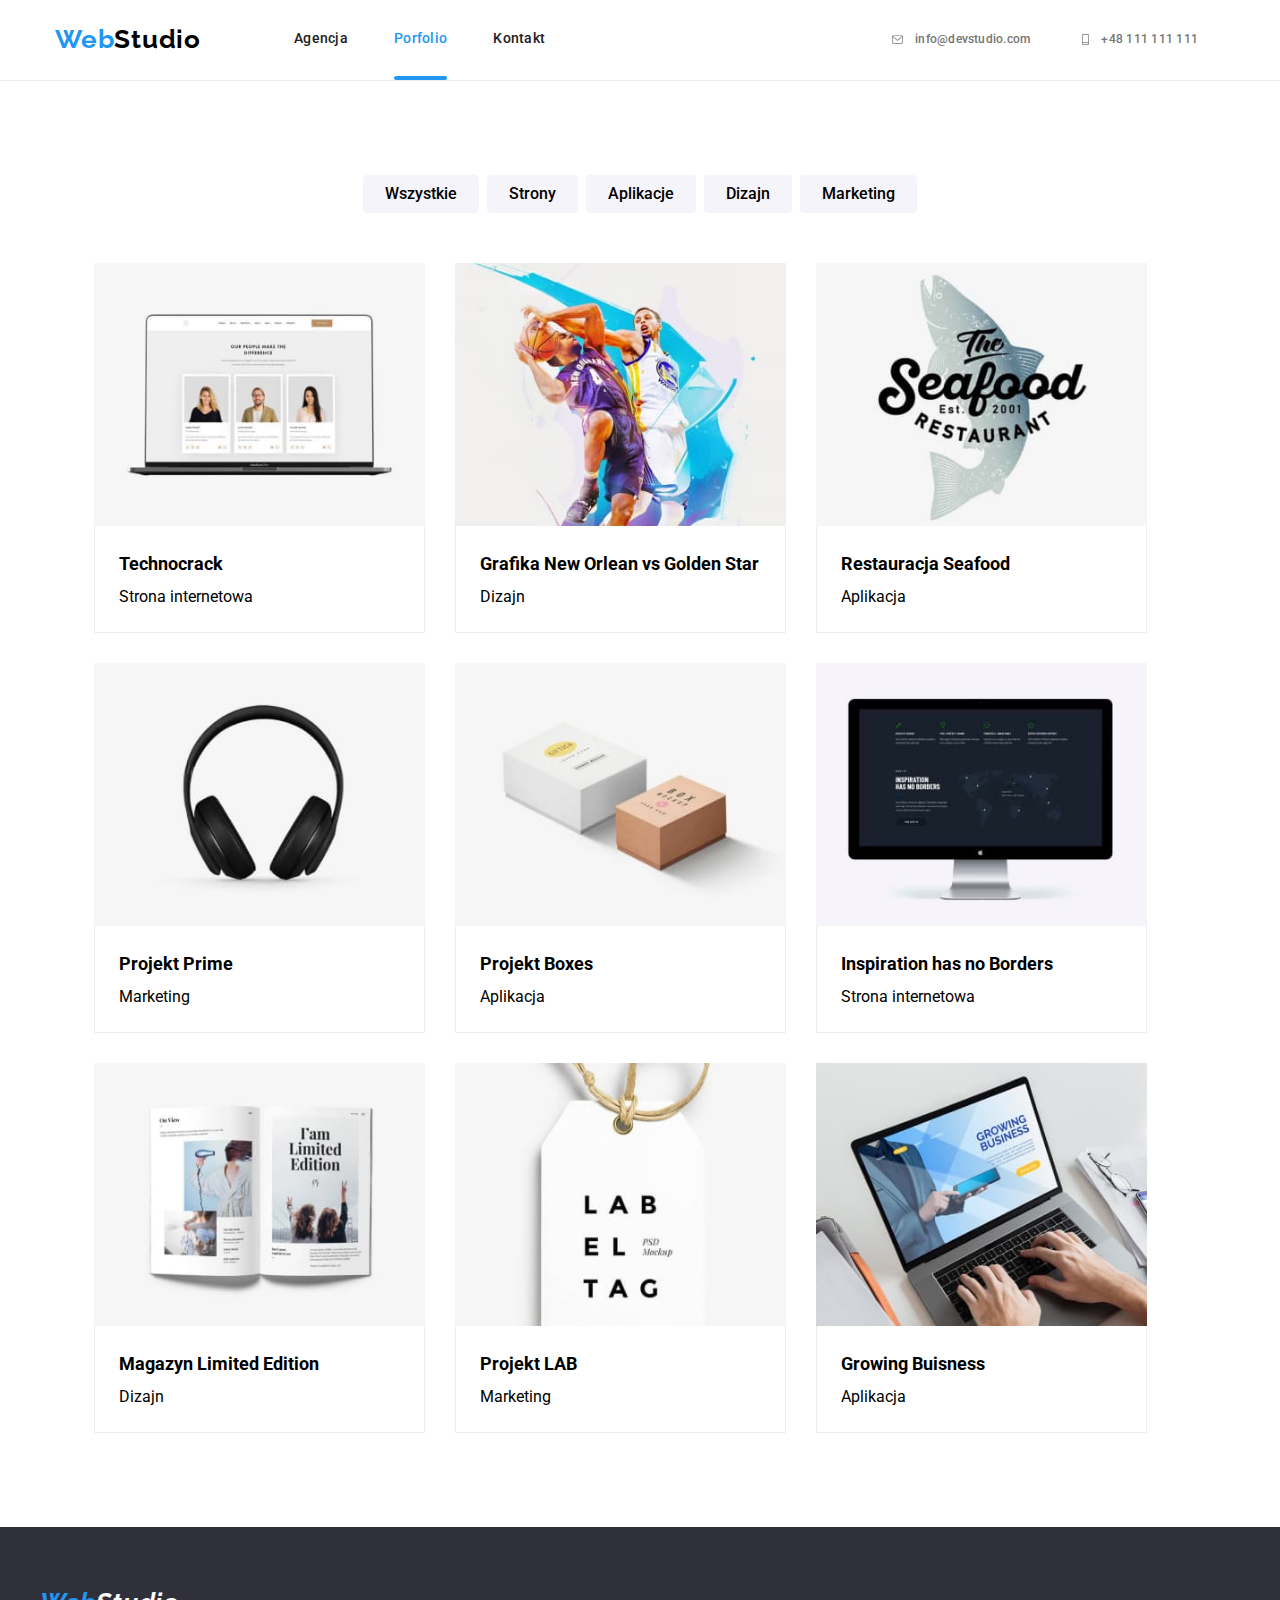
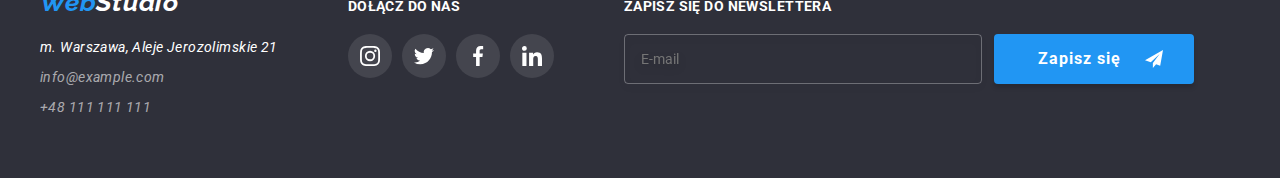
==== commit 55990ee2: "done, wish me the best" ====
--- a/portfolio.html
+++ b/portfolio.html
@@ -102,6 +102,8 @@
                     ./images/technocrack-1200@2x.jpg 740w
                     "
                     sizes="(min-width: 1200px) 370px, (min-width: 768px) 354px, 450px"
+
+                    
                   />
                   <div class="grid__image-description">
                     Technocrack jest popularną platformą wykorzystywaną do
--- a/css/main.min.css
+++ b/css/main.min.css
@@ -1 +1 @@
-body{font-family:"Roboto",sans-serif;color:#212121}ul{list-style:none;padding:0;margin:0}h1,h2,h3,p,figure{margin:0;padding:0}.section{padding:60px 15px}@media screen and (min-width: 1200px){.section{padding:94px}}.container{width:100%;margin:0 auto}@media screen and (min-width: 1200px){.container{max-width:1200px}}.list{display:-webkit-box;display:-ms-flexbox;display:flex;-ms-flex-wrap:wrap;flex-wrap:wrap}.logo{font-family:"Raleway",sans-serif;font-weight:700;font-size:24px;line-height:1.16;letter-spacing:.03em}.logo--blue-web{color:#2196f3}@media screen and (min-width: 1200px){.logo{font-size:26px;line-height:1.19}}.icon{fill:currentColor}.button{cursor:pointer;outline:none;border-radius:4px;border:none;-webkit-transition-property:color,background,-webkit-box-shadow;transition-property:color,background,-webkit-box-shadow;transition-property:color,background,box-shadow;transition-property:color,background,box-shadow,-webkit-box-shadow;-webkit-transition-duration:250ms;transition-duration:250ms;-webkit-transition-timing-function:cubic-bezier(0.4, 0, 0.2, 1);transition-timing-function:cubic-bezier(0.4, 0, 0.2, 1)}.button:hover,.button:focus{-webkit-box-shadow:0px 4px 4px rgba(0,0,0,.15);box-shadow:0px 4px 4px rgba(0,0,0,.15)}.link{outline:none;text-decoration:none;color:#212121;-webkit-transition:color 250ms cubic-bezier(0.4, 0, 0.2, 1);transition:color 250ms cubic-bezier(0.4, 0, 0.2, 1)}.link:hover,.link:focus{color:#2196f3}.socials{display:-webkit-box;display:-ms-flexbox;display:flex;-ms-flex-wrap:nowrap;flex-wrap:nowrap;gap:10px;padding-top:16px;padding-bottom:24px;-webkit-box-pack:center;-ms-flex-pack:center;justify-content:center;-webkit-box-align:center;-ms-flex-align:center;align-items:center}@media screen and (min-width: 1200px){.socials{padding-bottom:30px}}.socials__icon{color:#afb1b8;display:-webkit-box;display:-ms-flexbox;display:flex;-webkit-box-pack:center;-ms-flex-pack:center;justify-content:center;-webkit-box-align:center;-ms-flex-align:center;align-items:center;width:44px;height:44px;border-radius:50%;-webkit-transition-property:color,background-color;transition-property:color,background-color;-webkit-transition-duration:250ms;transition-duration:250ms;-webkit-transition-timing-function:cubic-bezier(0.4, 0, 0.2, 1);transition-timing-function:cubic-bezier(0.4, 0, 0.2, 1)}.socials__icon:hover,.socials__icon:focus{background-color:#2196f3;color:#fff}.header{font-weight:500;font-size:14px;line-height:1.14;letter-spacing:.02em;border-bottom:1px solid #ececec;position:static}.header__container{display:-webkit-box;display:-ms-flexbox;display:flex;-webkit-box-pack:justify;-ms-flex-pack:justify;justify-content:space-between;-webkit-box-align:center;-ms-flex-align:center;align-items:center;padding:10px 15px}@media screen and (min-width: 768px){.header__container{padding-top:21px;padding-bottom:21px}}@media screen and (min-width: 1200px){.header__container{padding-top:24px;padding-bottom:25px}}.header__navLogo{display:-webkit-box;display:-ms-flexbox;display:flex;-webkit-box-pack:center;-ms-flex-pack:center;justify-content:center;-webkit-box-align:center;-ms-flex-align:center;align-items:center;-ms-flex-wrap:nowrap;flex-wrap:nowrap;gap:83px}@media screen and (min-width: 1200px){.header__navLogo{gap:93px}}.header__logo{color:#000}.header__logo:hover,.header__logo:focus{color:#000}.header__nav{display:none}@media(min-width: 768px){.header__nav{display:-webkit-box;display:-ms-flexbox;display:flex;-webkit-box-align:center;-ms-flex-align:center;align-items:center;gap:60px}}@media(min-width: 1200px){.header__nav{display:-webkit-box;display:-ms-flexbox;display:flex;-webkit-box-align:center;-ms-flex-align:center;align-items:center;gap:46px}}.header--current-page{position:relative;display:block;color:#2196f3}.header--current-page:visited{color:#2196f3}@media(min-width: 768px){.header--current-page::after{content:"";position:absolute;height:4px;top:45px;left:0;right:0;background-color:#2196f3;border-radius:2px}}.header__contact-block{display:none}@media(min-width: 768px){.header__contact-block{display:inline-block;font-weight:500;font-size:12px;line-height:1.16;letter-spacing:.02em}}@media(min-width: 1200px){.header__contact-block{display:-webkit-box;display:-ms-flexbox;display:flex;-ms-flex-wrap:nowrap;flex-wrap:nowrap;gap:50px;padding-right:27px}}.header__contact{color:#757575;display:-webkit-box;display:-ms-flexbox;display:flex;-ms-flex-wrap:nowrap;flex-wrap:nowrap;-webkit-box-align:center;-ms-flex-align:center;align-items:center;gap:10px}@media screen and (min-width: 768px)and (max-width: 1199px){.header__contact--margin-bottom{margin-bottom:10px}}.header__menu{visibility:hidden;position:fixed;top:0;left:0;width:100vw;height:100vh;padding:48px 40px;background-color:#fff;z-index:10;display:-webkit-box;display:-ms-flexbox;display:flex;-webkit-box-orient:vertical;-webkit-box-direction:normal;-ms-flex-direction:column;flex-direction:column;-webkit-box-pack:justify;-ms-flex-pack:justify;justify-content:space-between;-webkit-transform:translateX(100%);transform:translateX(100%);-webkit-transition-property:visibility,-webkit-transform;transition-property:visibility,-webkit-transform;transition-property:transform,visibility;transition-property:transform,visibility,-webkit-transform;-webkit-transition-duration:250ms;transition-duration:250ms;-webkit-transition-timing-function:cubic-bezier(0.4, 0, 0.2, 1);transition-timing-function:cubic-bezier(0.4, 0, 0.2, 1)}.header__menu--open{visibility:visible;-webkit-transform:translateX(0);transform:translateX(0)}.header__menu-button{cursor:pointer;outline:none;margin:0;padding:0;background-color:rgba(0,0,0,0);color:#000;border:none}.header__menu-button:hover,.header__menu-button:focus{color:#2196f3}.header__menu-button--close{position:absolute;top:16px;right:16px}@media(min-width: 768px){.header__menu-button{display:none}}.header__menu-nav{font-weight:500;font-size:40px;line-height:1.17;letter-spacing:.02em;display:-webkit-box;display:-ms-flexbox;display:flex;-ms-flex-wrap:nowrap;flex-wrap:nowrap;-webkit-box-orient:vertical;-webkit-box-direction:normal;-ms-flex-direction:column;flex-direction:column;gap:36px}.header__menu-contact-block{display:-webkit-box;display:-ms-flexbox;display:flex;-webkit-box-orient:vertical;-webkit-box-direction:normal;-ms-flex-direction:column;flex-direction:column;-webkit-box-pack:center;-ms-flex-pack:center;justify-content:center;gap:32px}.header__menu-phone{font-weight:500;font-size:34px;line-height:1.17;letter-spacing:.02em;color:#2196f3}.header__menu-email{font-weight:500;font-size:24px;line-height:1.16;letter-spacing:.02em;color:#757575}.header__menu-socials{display:-webkit-box;display:-ms-flexbox;display:flex;-ms-flex-wrap:wrap;flex-wrap:wrap;font-weight:500;font-size:18px;line-height:1.22;letter-spacing:.02em;padding-top:32px}.header__menu-socials-link{color:#2196f3}.header__menu-socials .link:nth-last-of-type(n + 2){padding-right:10px;border-right:1px solid rgba(33,33,33,.2)}.header__menu-socials .link:nth-of-type(n + 2){padding-left:10px}.studio-main{background-color:#2f303a;color:#fff;text-align:center;margin:0 auto;width:100%}.studio-main--background{width:100%;background-image:-webkit-gradient(linear, left bottom, left top, from(rgba(47, 48, 58, 0.4)), to(rgba(47, 48, 58, 0.4)));background-image:linear-gradient(to top, rgba(47, 48, 58, 0.4), rgba(47, 48, 58, 0.4));background-image:url(../images/background-main.jpg);background-repeat:no-repeat;background-position:center;background-size:767px}@media screen and (min-width: 768px){.studio-main--background{background-image:-webkit-gradient(linear, left bottom, left top, from(rgba(47, 48, 58, 0.4)), to(rgba(47, 48, 58, 0.4)));background-image:linear-gradient(to top, rgba(47, 48, 58, 0.4), rgba(47, 48, 58, 0.4));background-image:url(../images/background-main-768.jpg);background-repeat:no-repeat;background-position:center;background-size:1199px}}@media screen and (min-width: 1200px){.studio-main--background{background-image:-webkit-gradient(linear, left bottom, left top, from(rgba(47, 48, 58, 0.4)), to(rgba(47, 48, 58, 0.4)));background-image:linear-gradient(to top, rgba(47, 48, 58, 0.4), rgba(47, 48, 58, 0.4));background-image:url(../images/background-main-1200.jpg);background-repeat:no-repeat;background-position:center;background-size:1600px}}@media(min-device-pixel-ratio: 2),(-webkit-min-device-pixel-ratio: 2),(min-resolution: 192dpi),(min-resolution: 2dppx){.studio-main--background{width:100%;background-image:-webkit-gradient(linear, left bottom, left top, from(rgba(47, 48, 58, 0.4)), to(rgba(47, 48, 58, 0.4)));background-image:linear-gradient(to top, rgba(47, 48, 58, 0.4), rgba(47, 48, 58, 0.4));background-image:url(../images/background-main@2x.jpg);background-repeat:no-repeat;background-position:center;background-size:cover}}@media screen and (min-device-pixel-ratio: 2)and (min-width: 768px),screen and (-webkit-min-device-pixel-ratio: 2)and (min-width: 768px),screen and (min-resolution: 192dpi)and (min-width: 768px),screen and (min-resolution: 2dppx)and (min-width: 768px){.studio-main--background{background-image:-webkit-gradient(linear, left bottom, left top, from(rgba(47, 48, 58, 0.4)), to(rgba(47, 48, 58, 0.4)));background-image:linear-gradient(to top, rgba(47, 48, 58, 0.4), rgba(47, 48, 58, 0.4));background-image:url(../images/background-main-768@2x.jpg);background-repeat:no-repeat;background-position:center;background-size:cover}}@media screen and (min-device-pixel-ratio: 2)and (min-width: 1200px),screen and (-webkit-min-device-pixel-ratio: 2)and (min-width: 1200px),screen and (min-resolution: 192dpi)and (min-width: 1200px),screen and (min-resolution: 2dppx)and (min-width: 1200px){.studio-main--background{background-image:-webkit-gradient(linear, left bottom, left top, from(rgba(47, 48, 58, 0.4)), to(rgba(47, 48, 58, 0.4)));background-image:linear-gradient(to top, rgba(47, 48, 58, 0.4), rgba(47, 48, 58, 0.4));background-image:url(../images/background-main-1200@2x.jpg);background-repeat:no-repeat;background-position:center;background-size:1600px}}.studio-main__header{font-weight:900;font-size:26px;line-height:1.61;text-align:center;letter-spacing:.06em;text-transform:uppercase;margin:0 auto;margin-bottom:30px}@media screen and (min-width: 1200px){.studio-main__header{font-size:44px;line-height:1.36;width:696px}}.studio-main__container{width:100vw;padding:118px 57px}@media screen and (min-width: 768px){.studio-main__container{text-align:center;padding:118px 202px;padding-right:201px}}@media screen and (min-width: 1200px){.studio-main__container{text-align:center;padding:200px 0}}.studio-main__button{width:200px;height:50px;color:#fff;background:#2196f3;text-align:center;font-weight:700;font-size:16px;line-height:1.87;letter-spacing:.06em;padding:10px}.studio-main__button:hover,.studio-main__button:focus{color:#2196f3;background:#fff}@media screen and (min-width: 768px)and (max-width: 1199px){.work__section--padding-bottom{padding-bottom:45px}}.work__container{display:-webkit-box;display:-ms-flexbox;display:flex;-webkit-box-orient:vertical;-webkit-box-direction:normal;-ms-flex-direction:column;flex-direction:column;-webkit-box-pack:center;-ms-flex-pack:center;justify-content:center;-webkit-box-align:center;-ms-flex-align:center;align-items:center}.work__lorem-list{display:-webkit-box;display:-ms-flexbox;display:flex;gap:30px}.work__lorem-list-item{width:100%}@media screen and (min-width: 768px){.work__lorem-list-item{-ms-flex-preferred-size:calc((100% - 30px)/2);flex-basis:calc((100% - 30px)/2)}}@media screen and (min-width: 1200px){.work__lorem-list-item{-ms-flex-preferred-size:270px;flex-basis:270px}}.work__lorem-title{font-weight:700;font-size:14px;line-height:1.14;letter-spacing:.03em;text-transform:uppercase;margin-top:30px;margin-bottom:10px}@media screen and (max-width: 480px){.work__lorem-title{text-align:center}}.work__lorem-description{color:#757575;font-size:14px;line-height:1.71;letter-spacing:.03em;margin-left:0}.work__icon-block{width:100%;height:120px;background-color:#f5f4fa;border-radius:4px;text-align:center;padding-top:25px}@media screen and (min-width: 1200px){.work__icon-block{width:270px}}.work__work-header{display:none}@media screen and (min-width: 1200px){.work__work-header{display:block;font-size:36px;line-height:1.16;text-align:center;letter-spacing:.03em;margin-bottom:50px;margin-top:94px}}.work__work-list{display:none}@media screen and (min-width: 1200px){.work__work-list{display:-webkit-box;display:-ms-flexbox;display:flex;gap:30px}}.work__work-list-item{height:294px;position:relative;text-align:center}.work__work-image-description{display:-webkit-box;display:-ms-flexbox;display:flex;-webkit-box-pack:center;-ms-flex-pack:center;justify-content:center;-webkit-box-align:center;-ms-flex-align:center;align-items:center;position:absolute;bottom:0;width:100%;height:70px;font-style:normal;font-weight:700;font-size:14px;line-height:16px;letter-spacing:.03em;text-transform:uppercase;color:#fff;background:rgba(47,48,58,.8)}.team{background:#f5f4fa}.team__header{font-size:28px;line-height:1.17;text-align:center;letter-spacing:.03em;margin-bottom:30px}@media screen and (min-width: 1200px){.team__header{font-size:36px;line-height:1.16;margin-bottom:50px}}.team__list{display:-webkit-box;display:-ms-flexbox;display:flex;gap:30px}@media screen and (max-width: 767px){.team__list-item{width:100%}}.team__card{display:-webkit-box;display:-ms-flexbox;display:flex;-webkit-box-orient:vertical;-webkit-box-direction:normal;-ms-flex-direction:column;flex-direction:column;-webkit-box-pack:center;-ms-flex-pack:center;justify-content:center;border-radius:0px 0px 4px 4px;-webkit-box-shadow:0px 1px 3px rgba(0,0,0,.12),0px 1px 1px rgba(0,0,0,.14),0px 2px 1px rgba(0,0,0,.2);box-shadow:0px 1px 3px rgba(0,0,0,.12),0px 1px 1px rgba(0,0,0,.14),0px 2px 1px rgba(0,0,0,.2)}.team__card-description{background:#fff;padding-top:30px;border-radius:0px 0px 4px 4px}.team__card-name{font-weight:500;font-size:16px;line-height:1.18;text-align:center;letter-spacing:.03em;margin-bottom:10px}.team__card-job{font-size:16px;color:#757575;line-height:1.18;text-align:center;letter-spacing:.03em}.clients__header{font-weight:700;font-size:28px;line-height:1.17;text-align:center;letter-spacing:.03em;padding-bottom:30px}@media screen and (min-width: 1200px){.clients__header{font-size:36px;line-height:1.16;padding-bottom:50px}}.clients__list{gap:30px}@media screen and (max-width: 767px){.clients__list-item{-ms-flex-preferred-size:calc((100% - 30px)/2);flex-basis:calc((100% - 30px)/2)}}@media screen and (min-width: 768px)and (max-width: 1199px){.clients__list-item{-ms-flex-preferred-size:calc((100% - 60px)/3);flex-basis:calc((100% - 60px)/3)}}.clients__logo{width:100%;height:92px;border:solid 1px;border-color:#afb1b8;border-radius:4px;display:-webkit-box;display:-ms-flexbox;display:flex;-webkit-box-pack:center;-ms-flex-pack:center;justify-content:center;-webkit-box-align:center;-ms-flex-align:center;align-items:center;color:#afb1b8;-webkit-transition-property:border-color,color;transition-property:border-color,color;-webkit-transition-duration:250ms;transition-duration:250ms;-webkit-transition-timing-function:cubic-bezier(0.4, 0, 0.2, 1);transition-timing-function:cubic-bezier(0.4, 0, 0.2, 1)}@media screen and (min-width: 1200px){.clients__logo{width:170px}}.clients__logo:hover,.clients__logo:focus{color:#2196f3;border-color:#2196f3}.footer{background:#2f303a;color:#fff;font-size:14px;line-height:1.5;letter-spacing:.03em}.footer__container{display:-webkit-box;display:-ms-flexbox;display:flex;-ms-flex-wrap:nowrap;flex-wrap:nowrap;-webkit-box-orient:vertical;-webkit-box-direction:normal;-ms-flex-direction:column;flex-direction:column;gap:60px;-webkit-box-pack:center;-ms-flex-pack:center;justify-content:center;-webkit-box-align:center;-ms-flex-align:center;align-items:center;padding:60px 15px}@media screen and (min-width: 768px)and (max-width: 1199px){.footer__container{-ms-flex-wrap:wrap;flex-wrap:wrap;-webkit-box-orient:horizontal;-webkit-box-direction:normal;-ms-flex-direction:row;flex-direction:row;-webkit-box-pack:justify;-ms-flex-pack:justify;justify-content:space-between;-webkit-box-align:baseline;-ms-flex-align:baseline;align-items:baseline;padding-left:76px;padding-right:89px}}@media screen and (min-width: 1200px){.footer__container{-webkit-box-orient:horizontal;-webkit-box-direction:normal;-ms-flex-direction:row;flex-direction:row;-webkit-box-pack:start;-ms-flex-pack:start;justify-content:flex-start;-webkit-box-align:baseline;-ms-flex-align:baseline;align-items:baseline;gap:70px;padding:60px 0}}.footer__logo,.footer__logo:hover,.footer__logo:focus{color:#fff;padding-bottom:20px}.footer__list{display:-webkit-box;display:-ms-flexbox;display:flex;-webkit-box-orient:vertical;-webkit-box-direction:normal;-ms-flex-direction:column;flex-direction:column;gap:9px}.footer__list-item{text-align:center}@media screen and (min-width: 1200px){.footer__list-item{text-align:left}}.footer__list--margin-bottom{margin-bottom:11px}.footer__contacts{color:rgba(255,255,255,.6)}.footer__connections{text-align:center}@media screen and (min-width: 1200px){.footer__connections{text-align:left}}.footer__connections-header{font-style:normal;font-weight:700;font-size:14px;line-height:1.14;letter-spacing:.03em;text-transform:uppercase}.footer__socials{padding:0;padding-top:20px}.footer__socials-icon{background-color:rgba(255,255,255,.1);color:#fff}.footer__newsletter{text-align:center}@media screen and (max-width: 767px){.footer__newsletter{width:100%}}@media screen and (min-width: 768px)and (max-width: 1199px){.footer__newsletter{margin:0 auto}}@media screen and (min-width: 1200px){.footer__newsletter{text-align:left}}.footer__newsletter-header{font-weight:700;font-size:14px;line-height:1.14;letter-spacing:.03em;text-transform:uppercase;margin-bottom:20px}.footer__form{text-align:center}@media screen and (min-width: 1200px){.footer__form{display:-webkit-box;display:-ms-flexbox;display:flex;-ms-flex-wrap:nowrap;flex-wrap:nowrap;gap:12px}}.footer__form-field{width:100%;height:50px;padding:15px 16px;color:rgba(255,255,255,.6);margin-bottom:20px;background-color:rgba(0,0,0,0);border:1px solid rgba(255,255,255,.3);-webkit-filter:drop-shadow(0px 4px 4px rgba(0, 0, 0, 0.15));filter:drop-shadow(0px 4px 4px rgba(0, 0, 0, 0.15));border-radius:4px}@media screen and (min-width: 1200px){.footer__form-field{width:358px}}.footer__form-button{display:-webkit-inline-box;display:-ms-inline-flexbox;display:inline-flex;-ms-flex-wrap:nowrap;flex-wrap:nowrap;-webkit-box-align:center;-ms-flex-align:center;align-items:center;-webkit-box-pack:center;-ms-flex-pack:center;justify-content:center;gap:24px;width:200px;height:50px;padding:10px 42px;padding-right:28px;background-color:#2196f3;-webkit-box-shadow:0px 4px 4px rgba(0,0,0,.15);box-shadow:0px 4px 4px rgba(0,0,0,.15);font-weight:700;font-size:16px;line-height:1.875;text-align:center;letter-spacing:.06em;color:#fff}.footer__form-button:hover,.footer__form-button:focus{background-color:#fff;color:#2196f3}.backdrop{display:-webkit-box;display:-ms-flexbox;display:flex;position:fixed;opacity:1;left:0;top:0;right:0;bottom:0;width:100vw;height:100vh;background-color:rgba(0,0,0,.2);-webkit-transition-property:opacity 1s ease-in-out 50ms;transition-property:opacity 1s ease-in-out 50ms}.is-hidden{opacity:0;visibility:hidden;pointer-events:none;-webkit-transition-property:opacity,visibility;transition-property:opacity,visibility;-webkit-transition-delay:50ms;transition-delay:50ms;-webkit-transition-duration:1s;transition-duration:1s;-webkit-transition-timing-function:ease-in-out;transition-timing-function:ease-in-out}.is-hidden .modal{scale:0;-webkit-transition-property:scale;transition-property:scale;-webkit-transition-delay:50ms;transition-delay:50ms;-webkit-transition-duration:1s;transition-duration:1s;-webkit-transition-timing-function:ease-in-out;transition-timing-function:ease-in-out}.modal{scale:1;opacity:1;margin:auto;width:calc(100% - 30px);height:609px;background:#fff;-webkit-box-shadow:0px 1px 3px rgba(0,0,0,.12),0px 1px 1px rgba(0,0,0,.14),0px 2px 1px rgba(0,0,0,.2);box-shadow:0px 1px 3px rgba(0,0,0,.12),0px 1px 1px rgba(0,0,0,.14),0px 2px 1px rgba(0,0,0,.2);border-radius:4px;-webkit-transition-property:opacity,scale;transition-property:opacity,scale;-webkit-transition-delay:50ms;transition-delay:50ms;-webkit-transition-duration:1s;transition-duration:1s;-webkit-transition-timing-function:ease-in-out;transition-timing-function:ease-in-out}@media screen and (min-width: 768px){.modal{width:450px;height:609px}}@media screen and (min-width: 1200px){.modal{width:528px;height:581px}}.modal__button--close{position:relative;left:calc(100% - 38px);top:8px;width:30px;height:30px;background-color:rgba(0,0,0,0);border:1px solid rgba(0,0,0,.1);border-radius:50%;-webkit-box-shadow:none;box-shadow:none;padding:0}.modal__button--send{width:200px;height:50px;background-color:#2196f3;-webkit-box-shadow:0px 4px 4px rgba(0,0,0,.15);box-shadow:0px 4px 4px rgba(0,0,0,.15);border:0;border-radius:4px;font-weight:700;font-size:16px;line-height:1.875;text-align:center;letter-spacing:.06em;color:#fff;-webkit-transition-property:color,background-color;transition-property:color,background-color;-webkit-transition-duration:250ms;transition-duration:250ms;-webkit-transition-timing-function:cubic-bezier(0.4, 0, 0.2, 1);transition-timing-function:cubic-bezier(0.4, 0, 0.2, 1)}.modal__button--send:hover,.modal__button--send:focus{background-color:#fff;color:#2196f3}.modal__form{position:absolute;bottom:0;width:100%;height:calc(100% - 40px);display:-webkit-box;display:-ms-flexbox;display:flex;-ms-flex-wrap:wrap;flex-wrap:wrap;-webkit-box-pack:center;-ms-flex-pack:center;justify-content:center;-webkit-box-align:stretch;-ms-flex-align:stretch;align-items:stretch;padding:40px;padding-top:0}.modal__header{font-weight:700;font-size:20px;line-height:1.15;text-align:center;letter-spacing:.03em}.modal__fields-block{width:100%;display:-webkit-box;display:-ms-flexbox;display:flex;-webkit-box-orient:vertical;-webkit-box-direction:normal;-ms-flex-direction:column;flex-direction:column;-webkit-box-pack:center;-ms-flex-pack:center;justify-content:center;-webkit-box-align:stretch;-ms-flex-align:stretch;align-items:stretch;margin-top:12px;margin-bottom:10px}.modal__fields-header{margin-bottom:4px;font-size:12px;line-height:1.16;letter-spacing:.01em;color:#757575}.modal__field{position:relative}.modal__field-input{display:block;-webkit-box-sizing:border-box;box-sizing:border-box;height:40px;outline:none;padding:11px 0;padding-left:42px;margin-bottom:10px;width:100%;border:1px solid rgba(33,33,33,.2);border-radius:4px;color:#000;-webkit-transition-property:border-color,color;transition-property:border-color,color;-webkit-transition-duration:250ms;transition-duration:250ms;-webkit-transition-timing-function:cubic-bezier(0.4, 0, 0.2, 1);transition-timing-function:cubic-bezier(0.4, 0, 0.2, 1)}.modal__field-input:focus-within,.modal__field-input:focus-within+.icon{border-color:#2196f3;color:#2196f3;fill:#2196f3;-webkit-transition-property:border-color,fill;transition-property:border-color,fill;-webkit-transition-duration:250ms;transition-duration:250ms;-webkit-transition-timing-function:cubic-bezier(0.4, 0, 0.2, 1);transition-timing-function:cubic-bezier(0.4, 0, 0.2, 1)}.modal__field-icon{position:absolute;top:11px;left:12px}.modal__field-textarea{height:120px;padding:12px 16px;resize:none;font-size:12px}.modal__field-textarea::-webkit-input-placeholder{font-size:12px;line-height:14px;letter-spacing:.01em;color:rgba(117,117,117,.5)}.modal__field-textarea::-moz-placeholder{font-size:12px;line-height:14px;letter-spacing:.01em;color:rgba(117,117,117,.5)}.modal__field-textarea:-ms-input-placeholder{font-size:12px;line-height:14px;letter-spacing:.01em;color:rgba(117,117,117,.5)}.modal__field-textarea::-ms-input-placeholder{font-size:12px;line-height:14px;letter-spacing:.01em;color:rgba(117,117,117,.5)}.modal__field-textarea::placeholder{font-size:12px;line-height:14px;letter-spacing:.01em;color:rgba(117,117,117,.5)}.modal__terms{display:-webkit-inline-box;display:-ms-inline-flexbox;display:inline-flex;-webkit-box-align:center;-ms-flex-align:center;align-items:center;margin-bottom:30px}.modal__terms-header{position:relative;font-size:12px;line-height:1.16;letter-spacing:.03em;color:#757575;padding-left:23px}@media screen and (min-width: 1200px){.modal__terms-header{font-size:14px;line-height:1.71}}.modal__terms-checkbox{display:none}.modal__terms-icon--checked{position:absolute;opacity:0;-webkit-transition-property:opacity;transition-property:opacity;-webkit-transition-duration:250ms;transition-duration:250ms;-webkit-transition-timing-function:cubic-bezier(0.4, 0, 0.2, 1);transition-timing-function:cubic-bezier(0.4, 0, 0.2, 1)}.modal__terms-icon--unchecked{position:absolute;opacity:1;-webkit-transition-property:opacity;transition-property:opacity;-webkit-transition-duration:250ms;transition-duration:250ms;-webkit-transition-timing-function:cubic-bezier(0.4, 0, 0.2, 1);transition-timing-function:cubic-bezier(0.4, 0, 0.2, 1)}.modal__terms input[type=checkbox]:checked+svg+.modal__terms-icon--unchecked{opacity:0;-webkit-transition-property:opacity;transition-property:opacity;-webkit-transition-duration:250ms;transition-duration:250ms;-webkit-transition-timing-function:cubic-bezier(0.4, 0, 0.2, 1);transition-timing-function:cubic-bezier(0.4, 0, 0.2, 1)}.modal__terms input[type=checkbox]:checked+.modal__terms-icon--checked{opacity:1;-webkit-transition-property:opacity;transition-property:opacity;-webkit-transition-duration:250ms;transition-duration:250ms;-webkit-transition-timing-function:cubic-bezier(0.4, 0, 0.2, 1);transition-timing-function:cubic-bezier(0.4, 0, 0.2, 1)}.modal__terms-link{color:#2196f3}.portfolio__buttons{display:-webkit-box;display:-ms-flexbox;display:flex;-ms-flex-wrap:wrap;flex-wrap:wrap;-webkit-box-pack:start;-ms-flex-pack:start;justify-content:flex-start;gap:8px}@media screen and (min-width: 768px){.portfolio__buttons{-ms-flex-wrap:nowrap;flex-wrap:nowrap;-webkit-box-pack:center;-ms-flex-pack:center;justify-content:center}}@media screen and (max-width: 1199px){.portfolio__buttons li:nth-of-type(3n + 1){display:-webkit-box;display:-ms-flexbox;display:flex;-webkit-box-pack:center;-ms-flex-pack:center;justify-content:center;-webkit-box-align:center;-ms-flex-align:center;align-items:center;width:103px;height:38px}.portfolio__buttons li:nth-of-type(3n + 2){display:-webkit-box;display:-ms-flexbox;display:flex;-webkit-box-pack:center;-ms-flex-pack:center;justify-content:center;-webkit-box-align:center;-ms-flex-align:center;align-items:center;width:130px;height:38px}.portfolio__buttons li:nth-of-type(3n + 3){display:-webkit-box;display:-ms-flexbox;display:flex;-webkit-box-pack:center;-ms-flex-pack:center;justify-content:center;-webkit-box-align:center;-ms-flex-align:center;align-items:center;width:145px;height:38px;margin-bottom:7px}}.portfolio__buttons-item{background-color:#f5f4fa;width:100%;height:100%;font-weight:500;font-size:16px;line-height:1.62;border:0;border-radius:4px;-webkit-transition-property:color,background-color,-webkit-box-shadow;transition-property:color,background-color,-webkit-box-shadow;transition-property:color,background-color,box-shadow;transition-property:color,background-color,box-shadow,-webkit-box-shadow;-webkit-transition-duration:250ms;transition-duration:250ms;-webkit-transition-timing-function:cubic-bezier(0.4, 0, 0.2, 1);transition-timing-function:cubic-bezier(0.4, 0, 0.2, 1)}@media screen and (min-width: 1200px){.portfolio__buttons-item{padding:6px 22px;margin-bottom:0}}.portfolio__buttons-item:hover,.portfolio__buttons-item:focus{background-color:#2196f3;color:#fff;-webkit-box-shadow:0px 3px 1px rgba(0,0,0,.1),0px 1px 2px rgba(0,0,0,.08),0px 2px 2px rgba(0,0,0,.12);box-shadow:0px 3px 1px rgba(0,0,0,.1),0px 1px 2px rgba(0,0,0,.08),0px 2px 2px rgba(0,0,0,.12)}.grid{padding-top:30px}@media screen and (min-width: 1200px){.grid{padding-top:50px}}.grid__list{display:-webkit-box;display:-ms-flexbox;display:flex;-ms-flex-wrap:wrap;flex-wrap:wrap;gap:30px}.grid__list-item{-ms-flex-preferred-size:100%;flex-basis:100%}@media screen and (min-width: 768px){.grid__list-item{-ms-flex-preferred-size:calc((100% - 30px)/2);flex-basis:calc((100% - 30px)/2)}}@media screen and (min-width: 1200px){.grid__list-item{-ms-flex-preferred-size:calc((100% - 99px)/3);flex-basis:calc((100% - 99px)/3)}}.grid__card{display:-webkit-box;display:-ms-flexbox;display:flex;-webkit-box-orient:vertical;-webkit-box-direction:normal;-ms-flex-direction:column;flex-direction:column;-webkit-box-pack:center;-ms-flex-pack:center;justify-content:center;position:relative;overflow:hidden;-webkit-transition-property:color,-webkit-box-shadow;transition-property:color,-webkit-box-shadow;transition-property:color,box-shadow;transition-property:color,box-shadow,-webkit-box-shadow;-webkit-transition-duration:250ms;transition-duration:250ms;-webkit-transition-timing-function:cubic-bezier(0.4, 0, 0.2, 1);transition-timing-function:cubic-bezier(0.4, 0, 0.2, 1)}.grid__card-bottom{background-color:#fff;color:#000;padding:20px 24px;border:1px solid #eee;border-top:0;z-index:1}.grid__card-title{font-weight:700;font-size:18px;line-height:2}.grid__card-type{font-size:16px;line-height:1.87}.grid__link:hover .grid__card,.grid__link:focus .grid__card{color:#212121;-webkit-box-shadow:0px 1px 1px rgba(0,0,0,.12),0px 4px 4px rgba(0,0,0,.06),1px 4px 6px rgba(0,0,0,.16);box-shadow:0px 1px 1px rgba(0,0,0,.12),0px 4px 4px rgba(0,0,0,.06),1px 4px 6px rgba(0,0,0,.16)}.grid__image-description{display:-webkit-box;display:-ms-flexbox;display:flex;-webkit-box-align:center;-ms-flex-align:center;align-items:center;width:100%;height:294px;padding:77px 24px;background-color:rgba(33,150,243,.9);color:#fff;position:absolute;top:0;left:0;right:0;bottom:0;font-style:normal;font-size:18px;line-height:28px;letter-spacing:.03em;-webkit-transform:translateY(100%);transform:translateY(100%);-webkit-transition:-webkit-transform 250ms cubic-bezier(0.4, 0, 0.2, 1);transition:-webkit-transform 250ms cubic-bezier(0.4, 0, 0.2, 1);transition:transform 250ms cubic-bezier(0.4, 0, 0.2, 1);transition:transform 250ms cubic-bezier(0.4, 0, 0.2, 1), -webkit-transform 250ms cubic-bezier(0.4, 0, 0.2, 1)}@media screen and (min-width: 1200px){.grid__image-description{padding:49px 0;padding-left:24px;padding-right:45px}}.grid__link:hover .grid__image-description,.grid__link:focus .grid__image-description{-webkit-transform:translateY(0);transform:translateY(0)}/*# sourceMappingURL=main.min.css.map */+body{font-family:"Roboto",sans-serif;color:#212121}ul{list-style:none;padding:0;margin:0}h1,h2,h3,p,figure{margin:0;padding:0}img{max-width:100%}.section{padding:60px 15px}@media screen and (min-width: 1200px){.section{padding:94px}}.container{width:100%;margin:0 auto}@media screen and (min-width: 1200px){.container{max-width:1200px}}.list{display:-webkit-box;display:-ms-flexbox;display:flex;-ms-flex-wrap:wrap;flex-wrap:wrap}.logo{font-family:"Raleway",sans-serif;font-weight:700;font-size:24px;line-height:1.16;letter-spacing:.03em}.logo--blue-web{color:#2196f3}@media screen and (min-width: 1200px){.logo{font-size:26px;line-height:1.19}}.icon{fill:currentColor}.button{cursor:pointer;outline:none;border-radius:4px;border:none;-webkit-transition-property:color,background,-webkit-box-shadow;transition-property:color,background,-webkit-box-shadow;transition-property:color,background,box-shadow;transition-property:color,background,box-shadow,-webkit-box-shadow;-webkit-transition-duration:250ms;transition-duration:250ms;-webkit-transition-timing-function:cubic-bezier(0.4, 0, 0.2, 1);transition-timing-function:cubic-bezier(0.4, 0, 0.2, 1)}.button:hover,.button:focus{-webkit-box-shadow:0px 4px 4px rgba(0,0,0,.15);box-shadow:0px 4px 4px rgba(0,0,0,.15)}.link{outline:none;text-decoration:none;color:#212121;-webkit-transition:color 250ms cubic-bezier(0.4, 0, 0.2, 1);transition:color 250ms cubic-bezier(0.4, 0, 0.2, 1)}.link:hover,.link:focus{color:#2196f3}.socials{display:-webkit-box;display:-ms-flexbox;display:flex;-ms-flex-wrap:nowrap;flex-wrap:nowrap;gap:10px;padding-top:16px;padding-bottom:24px;-webkit-box-pack:center;-ms-flex-pack:center;justify-content:center;-webkit-box-align:center;-ms-flex-align:center;align-items:center}@media screen and (min-width: 1200px){.socials{padding-bottom:30px}}.socials__icon{color:#afb1b8;display:-webkit-box;display:-ms-flexbox;display:flex;-webkit-box-pack:center;-ms-flex-pack:center;justify-content:center;-webkit-box-align:center;-ms-flex-align:center;align-items:center;width:44px;height:44px;border-radius:50%;-webkit-transition-property:color,background-color;transition-property:color,background-color;-webkit-transition-duration:250ms;transition-duration:250ms;-webkit-transition-timing-function:cubic-bezier(0.4, 0, 0.2, 1);transition-timing-function:cubic-bezier(0.4, 0, 0.2, 1)}.socials__icon:hover,.socials__icon:focus{background-color:#2196f3;color:#fff}.header{font-weight:500;font-size:14px;line-height:1.14;letter-spacing:.02em;border-bottom:1px solid #ececec;position:static}.header__container{display:-webkit-box;display:-ms-flexbox;display:flex;-webkit-box-pack:justify;-ms-flex-pack:justify;justify-content:space-between;-webkit-box-align:center;-ms-flex-align:center;align-items:center;padding:10px 15px}@media screen and (min-width: 768px){.header__container{padding-top:21px;padding-bottom:21px}}@media screen and (min-width: 1200px){.header__container{padding-top:24px;padding-bottom:25px}}.header__navLogo{display:-webkit-box;display:-ms-flexbox;display:flex;-webkit-box-pack:center;-ms-flex-pack:center;justify-content:center;-webkit-box-align:center;-ms-flex-align:center;align-items:center;-ms-flex-wrap:nowrap;flex-wrap:nowrap;gap:83px}@media screen and (min-width: 1200px){.header__navLogo{gap:93px}}.header__logo{color:#000}.header__logo:hover,.header__logo:focus{color:#000}.header__nav{display:none}@media(min-width: 768px){.header__nav{display:-webkit-box;display:-ms-flexbox;display:flex;-webkit-box-align:center;-ms-flex-align:center;align-items:center;gap:60px}}@media(min-width: 1200px){.header__nav{display:-webkit-box;display:-ms-flexbox;display:flex;-webkit-box-align:center;-ms-flex-align:center;align-items:center;gap:46px}}.header--current-page{position:relative;display:block;color:#2196f3}.header--current-page:visited{color:#2196f3}@media(min-width: 768px){.header--current-page::after{content:"";position:absolute;height:4px;top:45px;left:0;right:0;background-color:#2196f3;border-radius:2px}}.header__contact-block{display:none}@media(min-width: 768px){.header__contact-block{display:inline-block;font-weight:500;font-size:12px;line-height:1.16;letter-spacing:.02em}}@media(min-width: 1200px){.header__contact-block{display:-webkit-box;display:-ms-flexbox;display:flex;-ms-flex-wrap:nowrap;flex-wrap:nowrap;gap:50px;padding-right:27px}}.header__contact{color:#757575;display:-webkit-box;display:-ms-flexbox;display:flex;-ms-flex-wrap:nowrap;flex-wrap:nowrap;-webkit-box-align:center;-ms-flex-align:center;align-items:center;gap:10px}@media screen and (min-width: 768px)and (max-width: 1199px){.header__contact--margin-bottom{margin-bottom:10px}}.header__menu{visibility:hidden;position:fixed;top:0;left:0;width:100vw;height:100vh;padding:48px 40px;background-color:#fff;z-index:10;display:-webkit-box;display:-ms-flexbox;display:flex;-webkit-box-orient:vertical;-webkit-box-direction:normal;-ms-flex-direction:column;flex-direction:column;-webkit-box-pack:justify;-ms-flex-pack:justify;justify-content:space-between;-webkit-transform:translateX(100%);transform:translateX(100%);-webkit-transition-property:visibility,-webkit-transform;transition-property:visibility,-webkit-transform;transition-property:transform,visibility;transition-property:transform,visibility,-webkit-transform;-webkit-transition-duration:250ms;transition-duration:250ms;-webkit-transition-timing-function:cubic-bezier(0.4, 0, 0.2, 1);transition-timing-function:cubic-bezier(0.4, 0, 0.2, 1)}.header__menu--open{visibility:visible;-webkit-transform:translateX(0);transform:translateX(0)}.header__menu-button{cursor:pointer;outline:none;margin:0;padding:0;background-color:rgba(0,0,0,0);color:#000;border:none}.header__menu-button:hover,.header__menu-button:focus{color:#2196f3}.header__menu-button--close{position:absolute;top:16px;right:16px}@media(min-width: 768px){.header__menu-button{display:none}}.header__menu-nav{font-weight:500;font-size:40px;line-height:1.17;letter-spacing:.02em;display:-webkit-box;display:-ms-flexbox;display:flex;-ms-flex-wrap:nowrap;flex-wrap:nowrap;-webkit-box-orient:vertical;-webkit-box-direction:normal;-ms-flex-direction:column;flex-direction:column;gap:36px}.header__menu-contact-block{display:-webkit-box;display:-ms-flexbox;display:flex;-webkit-box-orient:vertical;-webkit-box-direction:normal;-ms-flex-direction:column;flex-direction:column;-webkit-box-pack:center;-ms-flex-pack:center;justify-content:center;gap:32px}.header__menu-phone{font-weight:500;font-size:34px;line-height:1.17;letter-spacing:.02em;color:#2196f3}.header__menu-email{font-weight:500;font-size:24px;line-height:1.16;letter-spacing:.02em;color:#757575}.header__menu-socials{display:-webkit-box;display:-ms-flexbox;display:flex;-ms-flex-wrap:wrap;flex-wrap:wrap;font-weight:500;font-size:18px;line-height:1.22;letter-spacing:.02em;padding-top:32px}.header__menu-socials-link{color:#2196f3}.header__menu-socials .link:nth-last-of-type(n + 2){padding-right:10px;border-right:1px solid rgba(33,33,33,.2)}.header__menu-socials .link:nth-of-type(n + 2){padding-left:10px}.studio-main{background-color:#2f303a;color:#fff;text-align:center;margin:0 auto;width:100%}.studio-main--background{width:100%;background-image:-webkit-gradient(linear, left bottom, left top, from(rgba(47, 48, 58, 0.4)), to(rgba(47, 48, 58, 0.4)));background-image:linear-gradient(to top, rgba(47, 48, 58, 0.4), rgba(47, 48, 58, 0.4));background-image:url(../images/background-main.jpg);background-repeat:no-repeat;background-position:center;background-size:767px}@media screen and (min-width: 768px){.studio-main--background{background-image:-webkit-gradient(linear, left bottom, left top, from(rgba(47, 48, 58, 0.4)), to(rgba(47, 48, 58, 0.4)));background-image:linear-gradient(to top, rgba(47, 48, 58, 0.4), rgba(47, 48, 58, 0.4));background-image:url(../images/background-main-768.jpg);background-repeat:no-repeat;background-position:center;background-size:1199px}}@media screen and (min-width: 1200px){.studio-main--background{background-image:-webkit-gradient(linear, left bottom, left top, from(rgba(47, 48, 58, 0.4)), to(rgba(47, 48, 58, 0.4)));background-image:linear-gradient(to top, rgba(47, 48, 58, 0.4), rgba(47, 48, 58, 0.4));background-image:url(../images/background-main-1200.jpg);background-repeat:no-repeat;background-position:center;background-size:1600px}}@media(min-device-pixel-ratio: 2),(-webkit-min-device-pixel-ratio: 2),(min-resolution: 192dpi),(min-resolution: 2dppx){.studio-main--background{width:100%;background-image:-webkit-gradient(linear, left bottom, left top, from(rgba(47, 48, 58, 0.4)), to(rgba(47, 48, 58, 0.4)));background-image:linear-gradient(to top, rgba(47, 48, 58, 0.4), rgba(47, 48, 58, 0.4));background-image:url(../images/background-main@2x.jpg);background-repeat:no-repeat;background-position:center;background-size:cover}}@media screen and (min-device-pixel-ratio: 2)and (min-width: 768px),screen and (-webkit-min-device-pixel-ratio: 2)and (min-width: 768px),screen and (min-resolution: 192dpi)and (min-width: 768px),screen and (min-resolution: 2dppx)and (min-width: 768px){.studio-main--background{background-image:-webkit-gradient(linear, left bottom, left top, from(rgba(47, 48, 58, 0.4)), to(rgba(47, 48, 58, 0.4)));background-image:linear-gradient(to top, rgba(47, 48, 58, 0.4), rgba(47, 48, 58, 0.4));background-image:url(../images/background-main-768@2x.jpg);background-repeat:no-repeat;background-position:center;background-size:cover}}@media screen and (min-device-pixel-ratio: 2)and (min-width: 1200px),screen and (-webkit-min-device-pixel-ratio: 2)and (min-width: 1200px),screen and (min-resolution: 192dpi)and (min-width: 1200px),screen and (min-resolution: 2dppx)and (min-width: 1200px){.studio-main--background{background-image:-webkit-gradient(linear, left bottom, left top, from(rgba(47, 48, 58, 0.4)), to(rgba(47, 48, 58, 0.4)));background-image:linear-gradient(to top, rgba(47, 48, 58, 0.4), rgba(47, 48, 58, 0.4));background-image:url(../images/background-main-1200@2x.jpg);background-repeat:no-repeat;background-position:center;background-size:1600px}}.studio-main__header{font-weight:900;font-size:26px;line-height:1.61;text-align:center;letter-spacing:.06em;text-transform:uppercase;margin:0 auto;margin-bottom:30px}@media screen and (min-width: 1200px){.studio-main__header{font-size:44px;line-height:1.36;width:696px}}.studio-main__container{width:100vw;padding:118px 57px}@media screen and (min-width: 768px){.studio-main__container{text-align:center;padding:118px 202px;padding-right:201px}}@media screen and (min-width: 1200px){.studio-main__container{text-align:center;padding:200px 0}}.studio-main__button{width:200px;height:50px;color:#fff;background:#2196f3;text-align:center;font-weight:700;font-size:16px;line-height:1.87;letter-spacing:.06em;padding:10px}.studio-main__button:hover,.studio-main__button:focus{color:#2196f3;background:#fff}@media screen and (min-width: 768px)and (max-width: 1199px){.work__section--padding-bottom{padding-bottom:45px}}.work__container{display:-webkit-box;display:-ms-flexbox;display:flex;-webkit-box-orient:vertical;-webkit-box-direction:normal;-ms-flex-direction:column;flex-direction:column;-webkit-box-pack:center;-ms-flex-pack:center;justify-content:center;-webkit-box-align:center;-ms-flex-align:center;align-items:center}.work__lorem-list{display:-webkit-box;display:-ms-flexbox;display:flex;gap:30px}.work__lorem-list-item{width:100%}@media screen and (min-width: 768px){.work__lorem-list-item{-ms-flex-preferred-size:calc((100% - 30px)/2);flex-basis:calc((100% - 30px)/2)}}@media screen and (min-width: 1200px){.work__lorem-list-item{-ms-flex-preferred-size:270px;flex-basis:270px}}.work__lorem-title{font-weight:700;font-size:14px;line-height:1.14;letter-spacing:.03em;text-transform:uppercase;margin-top:30px;margin-bottom:10px}@media screen and (max-width: 480px){.work__lorem-title{text-align:center}}.work__lorem-description{color:#757575;font-size:14px;line-height:1.71;letter-spacing:.03em;margin-left:0}.work__icon-block{width:100%;height:120px;background-color:#f5f4fa;border-radius:4px;text-align:center;padding-top:25px}@media screen and (min-width: 1200px){.work__icon-block{width:270px}}.work__work-header{display:none}@media screen and (min-width: 1200px){.work__work-header{display:block;font-size:36px;line-height:1.16;text-align:center;letter-spacing:.03em;margin-bottom:50px;margin-top:94px}}.work__work-list{display:none}@media screen and (min-width: 1200px){.work__work-list{display:-webkit-box;display:-ms-flexbox;display:flex;gap:30px}}.work__work-list-item{height:294px;position:relative;text-align:center}.work__work-image-description{display:-webkit-box;display:-ms-flexbox;display:flex;-webkit-box-pack:center;-ms-flex-pack:center;justify-content:center;-webkit-box-align:center;-ms-flex-align:center;align-items:center;position:absolute;bottom:0;width:100%;height:70px;font-style:normal;font-weight:700;font-size:14px;line-height:16px;letter-spacing:.03em;text-transform:uppercase;color:#fff;background:rgba(47,48,58,.8)}.team{background:#f5f4fa}.team__header{font-size:28px;line-height:1.17;text-align:center;letter-spacing:.03em;margin-bottom:30px}@media screen and (min-width: 1200px){.team__header{font-size:36px;line-height:1.16;margin-bottom:50px}}.team__list{display:-webkit-box;display:-ms-flexbox;display:flex;gap:30px}@media screen and (max-width: 767px){.team__list-item{width:100%}}.team__card{display:-webkit-box;display:-ms-flexbox;display:flex;-webkit-box-orient:vertical;-webkit-box-direction:normal;-ms-flex-direction:column;flex-direction:column;-webkit-box-pack:center;-ms-flex-pack:center;justify-content:center;border-radius:0px 0px 4px 4px;-webkit-box-shadow:0px 1px 3px rgba(0,0,0,.12),0px 1px 1px rgba(0,0,0,.14),0px 2px 1px rgba(0,0,0,.2);box-shadow:0px 1px 3px rgba(0,0,0,.12),0px 1px 1px rgba(0,0,0,.14),0px 2px 1px rgba(0,0,0,.2)}.team__card-description{background:#fff;padding-top:30px;border-radius:0px 0px 4px 4px}.team__card-name{font-weight:500;font-size:16px;line-height:1.18;text-align:center;letter-spacing:.03em;margin-bottom:10px}.team__card-job{font-size:16px;color:#757575;line-height:1.18;text-align:center;letter-spacing:.03em}.clients__header{font-weight:700;font-size:28px;line-height:1.17;text-align:center;letter-spacing:.03em;padding-bottom:30px}@media screen and (min-width: 1200px){.clients__header{font-size:36px;line-height:1.16;padding-bottom:50px}}.clients__list{gap:30px}@media screen and (max-width: 767px){.clients__list-item{-ms-flex-preferred-size:calc((100% - 30px)/2);flex-basis:calc((100% - 30px)/2)}}@media screen and (min-width: 768px)and (max-width: 1199px){.clients__list-item{-ms-flex-preferred-size:calc((100% - 60px)/3);flex-basis:calc((100% - 60px)/3)}}.clients__logo{width:100%;height:92px;border:solid 1px;border-color:#afb1b8;border-radius:4px;display:-webkit-box;display:-ms-flexbox;display:flex;-webkit-box-pack:center;-ms-flex-pack:center;justify-content:center;-webkit-box-align:center;-ms-flex-align:center;align-items:center;color:#afb1b8;-webkit-transition-property:border-color,color;transition-property:border-color,color;-webkit-transition-duration:250ms;transition-duration:250ms;-webkit-transition-timing-function:cubic-bezier(0.4, 0, 0.2, 1);transition-timing-function:cubic-bezier(0.4, 0, 0.2, 1)}@media screen and (min-width: 1200px){.clients__logo{width:170px}}.clients__logo:hover,.clients__logo:focus{color:#2196f3;border-color:#2196f3}.footer{background:#2f303a;color:#fff;font-size:14px;line-height:1.5;letter-spacing:.03em}.footer__container{display:-webkit-box;display:-ms-flexbox;display:flex;-ms-flex-wrap:nowrap;flex-wrap:nowrap;-webkit-box-orient:vertical;-webkit-box-direction:normal;-ms-flex-direction:column;flex-direction:column;gap:60px;-webkit-box-pack:center;-ms-flex-pack:center;justify-content:center;-webkit-box-align:center;-ms-flex-align:center;align-items:center;padding:60px 15px}@media screen and (min-width: 768px)and (max-width: 1199px){.footer__container{-ms-flex-wrap:wrap;flex-wrap:wrap;-webkit-box-orient:horizontal;-webkit-box-direction:normal;-ms-flex-direction:row;flex-direction:row;-webkit-box-pack:justify;-ms-flex-pack:justify;justify-content:space-between;-webkit-box-align:baseline;-ms-flex-align:baseline;align-items:baseline;padding-left:76px;padding-right:89px}}@media screen and (min-width: 1200px){.footer__container{-webkit-box-orient:horizontal;-webkit-box-direction:normal;-ms-flex-direction:row;flex-direction:row;-webkit-box-pack:start;-ms-flex-pack:start;justify-content:flex-start;-webkit-box-align:baseline;-ms-flex-align:baseline;align-items:baseline;gap:70px;padding:60px 0}}.footer__logo,.footer__logo:hover,.footer__logo:focus{color:#fff;padding-bottom:20px}.footer__list{display:-webkit-box;display:-ms-flexbox;display:flex;-webkit-box-orient:vertical;-webkit-box-direction:normal;-ms-flex-direction:column;flex-direction:column;gap:9px}.footer__list-item{text-align:center}@media screen and (min-width: 1200px){.footer__list-item{text-align:left}}.footer__list--margin-bottom{margin-bottom:11px}.footer__contacts{color:rgba(255,255,255,.6)}.footer__connections{text-align:center}@media screen and (min-width: 1200px){.footer__connections{text-align:left}}.footer__connections-header{font-style:normal;font-weight:700;font-size:14px;line-height:1.14;letter-spacing:.03em;text-transform:uppercase}.footer__socials{padding:0;padding-top:20px}.footer__socials-icon{background-color:rgba(255,255,255,.1);color:#fff}.footer__newsletter{text-align:center}@media screen and (max-width: 767px){.footer__newsletter{width:100%}}@media screen and (min-width: 768px)and (max-width: 1199px){.footer__newsletter{margin:0 auto}}@media screen and (min-width: 1200px){.footer__newsletter{text-align:left}}.footer__newsletter-header{font-weight:700;font-size:14px;line-height:1.14;letter-spacing:.03em;text-transform:uppercase;margin-bottom:20px}.footer__form{text-align:center}@media screen and (min-width: 1200px){.footer__form{display:-webkit-box;display:-ms-flexbox;display:flex;-ms-flex-wrap:nowrap;flex-wrap:nowrap;gap:12px}}.footer__form-field{width:100%;height:50px;padding:15px 16px;color:rgba(255,255,255,.6);margin-bottom:20px;background-color:rgba(0,0,0,0);border:1px solid rgba(255,255,255,.3);-webkit-filter:drop-shadow(0px 4px 4px rgba(0, 0, 0, 0.15));filter:drop-shadow(0px 4px 4px rgba(0, 0, 0, 0.15));border-radius:4px}@media screen and (min-width: 1200px){.footer__form-field{width:358px}}.footer__form-button{display:-webkit-inline-box;display:-ms-inline-flexbox;display:inline-flex;-ms-flex-wrap:nowrap;flex-wrap:nowrap;-webkit-box-align:center;-ms-flex-align:center;align-items:center;-webkit-box-pack:center;-ms-flex-pack:center;justify-content:center;gap:24px;width:200px;height:50px;padding:10px 42px;padding-right:28px;background-color:#2196f3;-webkit-box-shadow:0px 4px 4px rgba(0,0,0,.15);box-shadow:0px 4px 4px rgba(0,0,0,.15);font-weight:700;font-size:16px;line-height:1.875;text-align:center;letter-spacing:.06em;color:#fff}.footer__form-button:hover,.footer__form-button:focus{background-color:#fff;color:#2196f3}.backdrop{display:-webkit-box;display:-ms-flexbox;display:flex;position:fixed;opacity:1;left:0;top:0;right:0;bottom:0;width:100vw;height:100vh;background-color:rgba(0,0,0,.2);-webkit-transition-property:opacity 1s ease-in-out 50ms;transition-property:opacity 1s ease-in-out 50ms}.is-hidden{opacity:0;visibility:hidden;pointer-events:none;-webkit-transition-property:opacity,visibility;transition-property:opacity,visibility;-webkit-transition-delay:50ms;transition-delay:50ms;-webkit-transition-duration:1s;transition-duration:1s;-webkit-transition-timing-function:ease-in-out;transition-timing-function:ease-in-out}.is-hidden .modal{scale:0;-webkit-transition-property:scale;transition-property:scale;-webkit-transition-delay:50ms;transition-delay:50ms;-webkit-transition-duration:1s;transition-duration:1s;-webkit-transition-timing-function:ease-in-out;transition-timing-function:ease-in-out}.modal{scale:1;opacity:1;margin:auto;width:calc(100% - 30px);height:609px;background:#fff;-webkit-box-shadow:0px 1px 3px rgba(0,0,0,.12),0px 1px 1px rgba(0,0,0,.14),0px 2px 1px rgba(0,0,0,.2);box-shadow:0px 1px 3px rgba(0,0,0,.12),0px 1px 1px rgba(0,0,0,.14),0px 2px 1px rgba(0,0,0,.2);border-radius:4px;-webkit-transition-property:opacity,scale;transition-property:opacity,scale;-webkit-transition-delay:50ms;transition-delay:50ms;-webkit-transition-duration:1s;transition-duration:1s;-webkit-transition-timing-function:ease-in-out;transition-timing-function:ease-in-out}@media screen and (min-width: 768px){.modal{width:450px;height:609px}}@media screen and (min-width: 1200px){.modal{width:528px;height:581px}}.modal__button--close{position:relative;left:calc(100% - 38px);top:8px;width:30px;height:30px;background-color:rgba(0,0,0,0);border:1px solid rgba(0,0,0,.1);border-radius:50%;-webkit-box-shadow:none;box-shadow:none;padding:0}.modal__button--send{width:200px;height:50px;background-color:#2196f3;-webkit-box-shadow:0px 4px 4px rgba(0,0,0,.15);box-shadow:0px 4px 4px rgba(0,0,0,.15);border:0;border-radius:4px;font-weight:700;font-size:16px;line-height:1.875;text-align:center;letter-spacing:.06em;color:#fff;-webkit-transition-property:color,background-color;transition-property:color,background-color;-webkit-transition-duration:250ms;transition-duration:250ms;-webkit-transition-timing-function:cubic-bezier(0.4, 0, 0.2, 1);transition-timing-function:cubic-bezier(0.4, 0, 0.2, 1)}.modal__button--send:hover,.modal__button--send:focus{background-color:#fff;color:#2196f3}.modal__form{position:absolute;bottom:0;width:100%;height:calc(100% - 40px);display:-webkit-box;display:-ms-flexbox;display:flex;-ms-flex-wrap:wrap;flex-wrap:wrap;-webkit-box-pack:center;-ms-flex-pack:center;justify-content:center;-webkit-box-align:stretch;-ms-flex-align:stretch;align-items:stretch;padding:40px;padding-top:0}.modal__header{font-weight:700;font-size:20px;line-height:1.15;text-align:center;letter-spacing:.03em}.modal__fields-block{width:100%;display:-webkit-box;display:-ms-flexbox;display:flex;-webkit-box-orient:vertical;-webkit-box-direction:normal;-ms-flex-direction:column;flex-direction:column;-webkit-box-pack:center;-ms-flex-pack:center;justify-content:center;-webkit-box-align:stretch;-ms-flex-align:stretch;align-items:stretch;margin-top:12px;margin-bottom:10px}.modal__fields-header{margin-bottom:4px;font-size:12px;line-height:1.16;letter-spacing:.01em;color:#757575}.modal__field{position:relative}.modal__field-input{display:block;-webkit-box-sizing:border-box;box-sizing:border-box;height:40px;outline:none;padding:11px 0;padding-left:42px;margin-bottom:10px;width:100%;border:1px solid rgba(33,33,33,.2);border-radius:4px;color:#000;-webkit-transition-property:border-color,color;transition-property:border-color,color;-webkit-transition-duration:250ms;transition-duration:250ms;-webkit-transition-timing-function:cubic-bezier(0.4, 0, 0.2, 1);transition-timing-function:cubic-bezier(0.4, 0, 0.2, 1)}.modal__field-input:focus-within,.modal__field-input:focus-within+.icon{border-color:#2196f3;color:#2196f3;fill:#2196f3;-webkit-transition-property:border-color,fill;transition-property:border-color,fill;-webkit-transition-duration:250ms;transition-duration:250ms;-webkit-transition-timing-function:cubic-bezier(0.4, 0, 0.2, 1);transition-timing-function:cubic-bezier(0.4, 0, 0.2, 1)}.modal__field-icon{position:absolute;top:11px;left:12px}.modal__field-textarea{height:120px;padding:12px 16px;resize:none;font-size:12px}.modal__field-textarea::-webkit-input-placeholder{font-size:12px;line-height:14px;letter-spacing:.01em;color:rgba(117,117,117,.5)}.modal__field-textarea::-moz-placeholder{font-size:12px;line-height:14px;letter-spacing:.01em;color:rgba(117,117,117,.5)}.modal__field-textarea:-ms-input-placeholder{font-size:12px;line-height:14px;letter-spacing:.01em;color:rgba(117,117,117,.5)}.modal__field-textarea::-ms-input-placeholder{font-size:12px;line-height:14px;letter-spacing:.01em;color:rgba(117,117,117,.5)}.modal__field-textarea::placeholder{font-size:12px;line-height:14px;letter-spacing:.01em;color:rgba(117,117,117,.5)}.modal__terms{display:-webkit-inline-box;display:-ms-inline-flexbox;display:inline-flex;-webkit-box-align:center;-ms-flex-align:center;align-items:center;margin-bottom:30px}.modal__terms-header{position:relative;font-size:12px;line-height:1.16;letter-spacing:.03em;color:#757575;padding-left:23px}@media screen and (min-width: 1200px){.modal__terms-header{font-size:14px;line-height:1.71}}.modal__terms-checkbox{display:none}.modal__terms-icon--checked{position:absolute;opacity:0;-webkit-transition-property:opacity;transition-property:opacity;-webkit-transition-duration:250ms;transition-duration:250ms;-webkit-transition-timing-function:cubic-bezier(0.4, 0, 0.2, 1);transition-timing-function:cubic-bezier(0.4, 0, 0.2, 1)}.modal__terms-icon--unchecked{position:absolute;opacity:1;-webkit-transition-property:opacity;transition-property:opacity;-webkit-transition-duration:250ms;transition-duration:250ms;-webkit-transition-timing-function:cubic-bezier(0.4, 0, 0.2, 1);transition-timing-function:cubic-bezier(0.4, 0, 0.2, 1)}.modal__terms input[type=checkbox]:checked+svg+.modal__terms-icon--unchecked{opacity:0;-webkit-transition-property:opacity;transition-property:opacity;-webkit-transition-duration:250ms;transition-duration:250ms;-webkit-transition-timing-function:cubic-bezier(0.4, 0, 0.2, 1);transition-timing-function:cubic-bezier(0.4, 0, 0.2, 1)}.modal__terms input[type=checkbox]:checked+.modal__terms-icon--checked{opacity:1;-webkit-transition-property:opacity;transition-property:opacity;-webkit-transition-duration:250ms;transition-duration:250ms;-webkit-transition-timing-function:cubic-bezier(0.4, 0, 0.2, 1);transition-timing-function:cubic-bezier(0.4, 0, 0.2, 1)}.modal__terms-link{color:#2196f3}.portfolio__buttons{display:-webkit-box;display:-ms-flexbox;display:flex;-ms-flex-wrap:wrap;flex-wrap:wrap;-webkit-box-pack:start;-ms-flex-pack:start;justify-content:flex-start;gap:8px}@media screen and (min-width: 768px){.portfolio__buttons{-ms-flex-wrap:nowrap;flex-wrap:nowrap;-webkit-box-pack:center;-ms-flex-pack:center;justify-content:center}}@media screen and (max-width: 1199px){.portfolio__buttons li:nth-of-type(3n + 1){display:-webkit-box;display:-ms-flexbox;display:flex;-webkit-box-pack:center;-ms-flex-pack:center;justify-content:center;-webkit-box-align:center;-ms-flex-align:center;align-items:center;width:103px;height:38px}.portfolio__buttons li:nth-of-type(3n + 2){display:-webkit-box;display:-ms-flexbox;display:flex;-webkit-box-pack:center;-ms-flex-pack:center;justify-content:center;-webkit-box-align:center;-ms-flex-align:center;align-items:center;width:130px;height:38px}.portfolio__buttons li:nth-of-type(3n + 3){display:-webkit-box;display:-ms-flexbox;display:flex;-webkit-box-pack:center;-ms-flex-pack:center;justify-content:center;-webkit-box-align:center;-ms-flex-align:center;align-items:center;width:145px;height:38px;margin-bottom:7px}}.portfolio__buttons-item{background-color:#f5f4fa;width:100%;height:100%;font-weight:500;font-size:16px;line-height:1.62;border:0;border-radius:4px;-webkit-transition-property:color,background-color,-webkit-box-shadow;transition-property:color,background-color,-webkit-box-shadow;transition-property:color,background-color,box-shadow;transition-property:color,background-color,box-shadow,-webkit-box-shadow;-webkit-transition-duration:250ms;transition-duration:250ms;-webkit-transition-timing-function:cubic-bezier(0.4, 0, 0.2, 1);transition-timing-function:cubic-bezier(0.4, 0, 0.2, 1)}@media screen and (min-width: 1200px){.portfolio__buttons-item{padding:6px 22px;margin-bottom:0}}.portfolio__buttons-item:hover,.portfolio__buttons-item:focus{background-color:#2196f3;color:#fff;-webkit-box-shadow:0px 3px 1px rgba(0,0,0,.1),0px 1px 2px rgba(0,0,0,.08),0px 2px 2px rgba(0,0,0,.12);box-shadow:0px 3px 1px rgba(0,0,0,.1),0px 1px 2px rgba(0,0,0,.08),0px 2px 2px rgba(0,0,0,.12)}.grid{padding-top:30px}@media screen and (min-width: 1200px){.grid{padding-top:50px}}.grid__list{display:-webkit-box;display:-ms-flexbox;display:flex;-ms-flex-wrap:wrap;flex-wrap:wrap;gap:30px}.grid__list-item{-ms-flex-preferred-size:100%;flex-basis:100%}@media screen and (min-width: 768px){.grid__list-item{-ms-flex-preferred-size:calc((100% - 30px)/2);flex-basis:calc((100% - 30px)/2)}}@media screen and (min-width: 1200px){.grid__list-item{-ms-flex-preferred-size:calc((100% - 99px)/3);flex-basis:calc((100% - 99px)/3)}}.grid__card{display:-webkit-box;display:-ms-flexbox;display:flex;-webkit-box-orient:vertical;-webkit-box-direction:normal;-ms-flex-direction:column;flex-direction:column;-webkit-box-pack:center;-ms-flex-pack:center;justify-content:center;position:relative;overflow:hidden;-webkit-transition-property:color,-webkit-box-shadow;transition-property:color,-webkit-box-shadow;transition-property:color,box-shadow;transition-property:color,box-shadow,-webkit-box-shadow;-webkit-transition-duration:250ms;transition-duration:250ms;-webkit-transition-timing-function:cubic-bezier(0.4, 0, 0.2, 1);transition-timing-function:cubic-bezier(0.4, 0, 0.2, 1)}.grid__card-bottom{background-color:#fff;color:#000;padding:20px 24px;border:1px solid #eee;border-top:0;z-index:1}.grid__card-title{font-weight:700;font-size:18px;line-height:2}.grid__card-type{font-size:16px;line-height:1.87}.grid__link:hover .grid__card,.grid__link:focus .grid__card{color:#212121;-webkit-box-shadow:0px 1px 1px rgba(0,0,0,.12),0px 4px 4px rgba(0,0,0,.06),1px 4px 6px rgba(0,0,0,.16);box-shadow:0px 1px 1px rgba(0,0,0,.12),0px 4px 4px rgba(0,0,0,.06),1px 4px 6px rgba(0,0,0,.16)}.grid__image-description{display:-webkit-box;display:-ms-flexbox;display:flex;-webkit-box-pack:center;-ms-flex-pack:center;justify-content:center;-webkit-box-align:center;-ms-flex-align:center;align-items:center;padding:0 24px;width:100%;height:calc(100% - 106px);background-color:rgba(33,150,243,.9);color:#fff;position:absolute;top:0;left:0;right:0;bottom:0;font-style:normal;font-size:18px;line-height:28px;letter-spacing:.03em;-webkit-transform:translateY(100%);transform:translateY(100%);-webkit-transition:-webkit-transform 250ms cubic-bezier(0.4, 0, 0.2, 1);transition:-webkit-transform 250ms cubic-bezier(0.4, 0, 0.2, 1);transition:transform 250ms cubic-bezier(0.4, 0, 0.2, 1);transition:transform 250ms cubic-bezier(0.4, 0, 0.2, 1), -webkit-transform 250ms cubic-bezier(0.4, 0, 0.2, 1)}@media screen and (min-width: 1200px){.grid__image-description{padding:49px 0;padding-left:24px;padding-right:45px}}.grid__link:hover .grid__image-description,.grid__link:focus .grid__image-description{-webkit-transform:translateY(0);transform:translateY(0)}/*# sourceMappingURL=main.min.css.map */